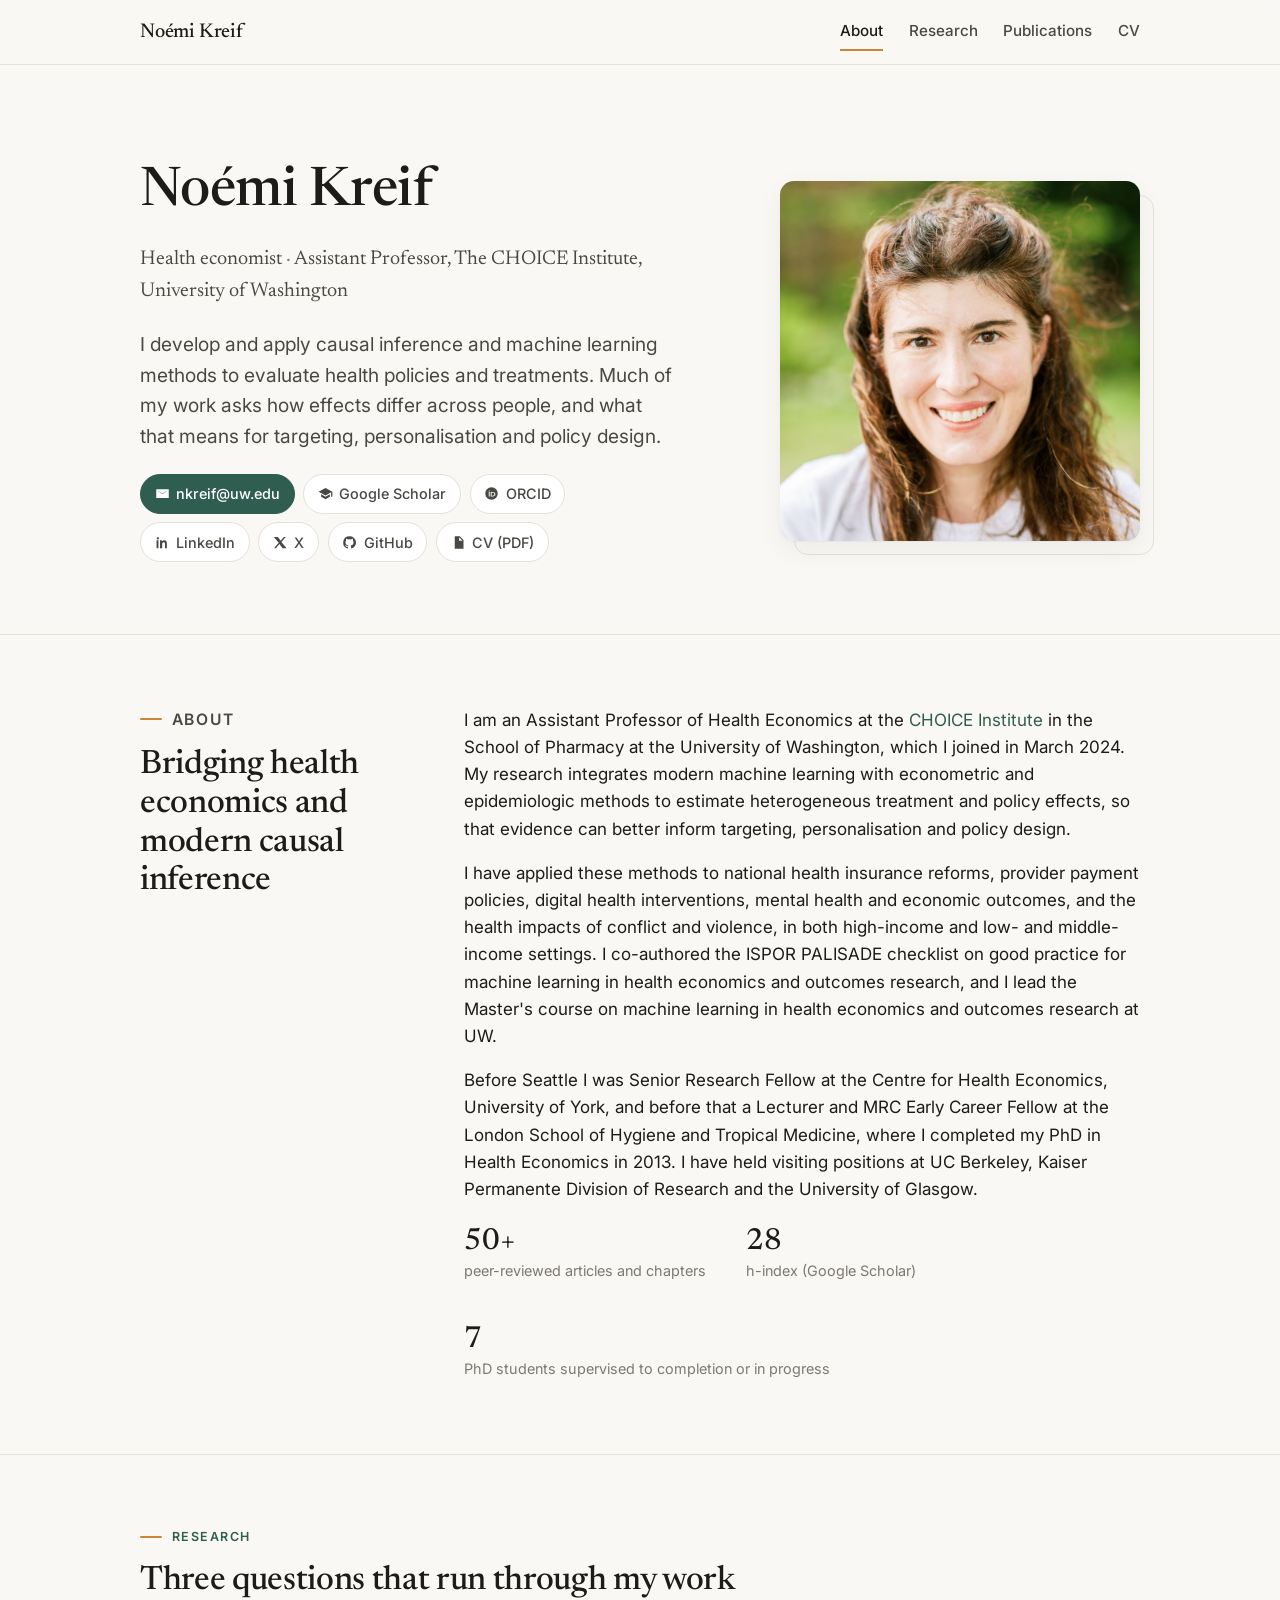
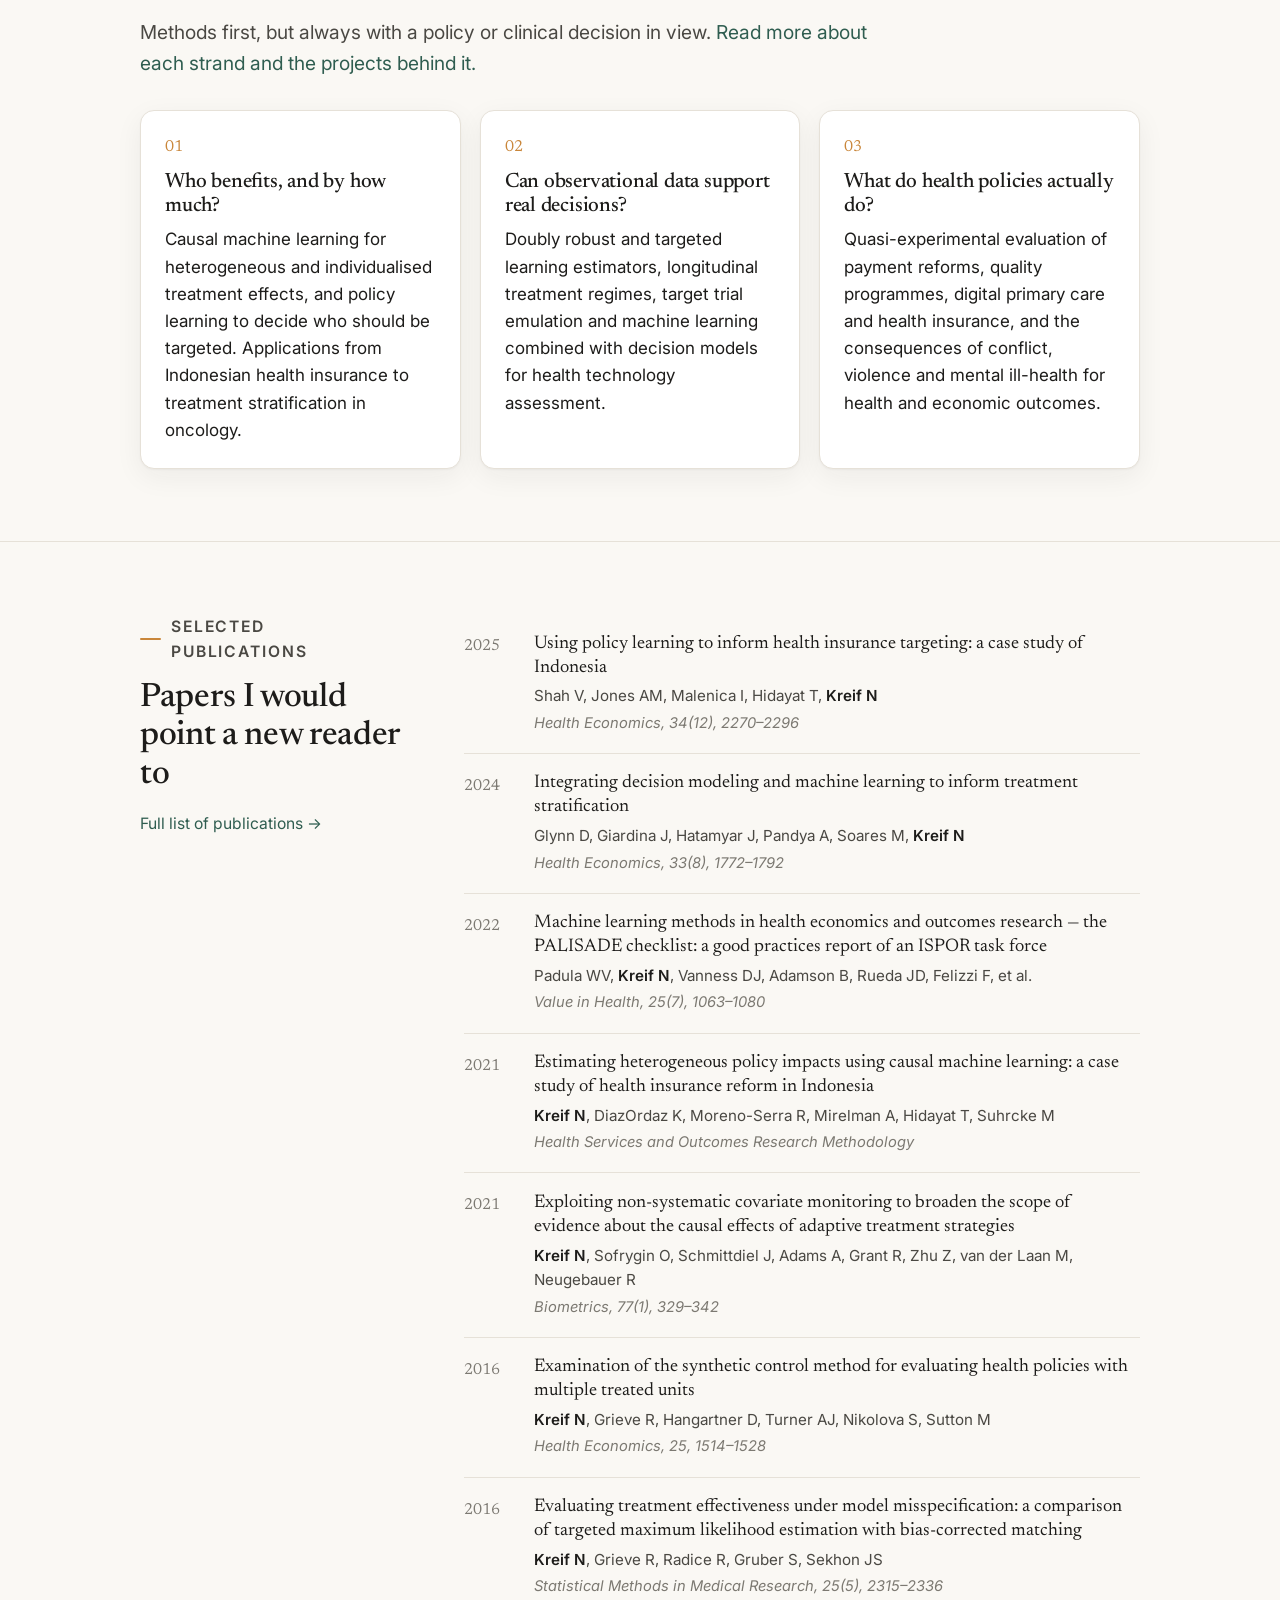
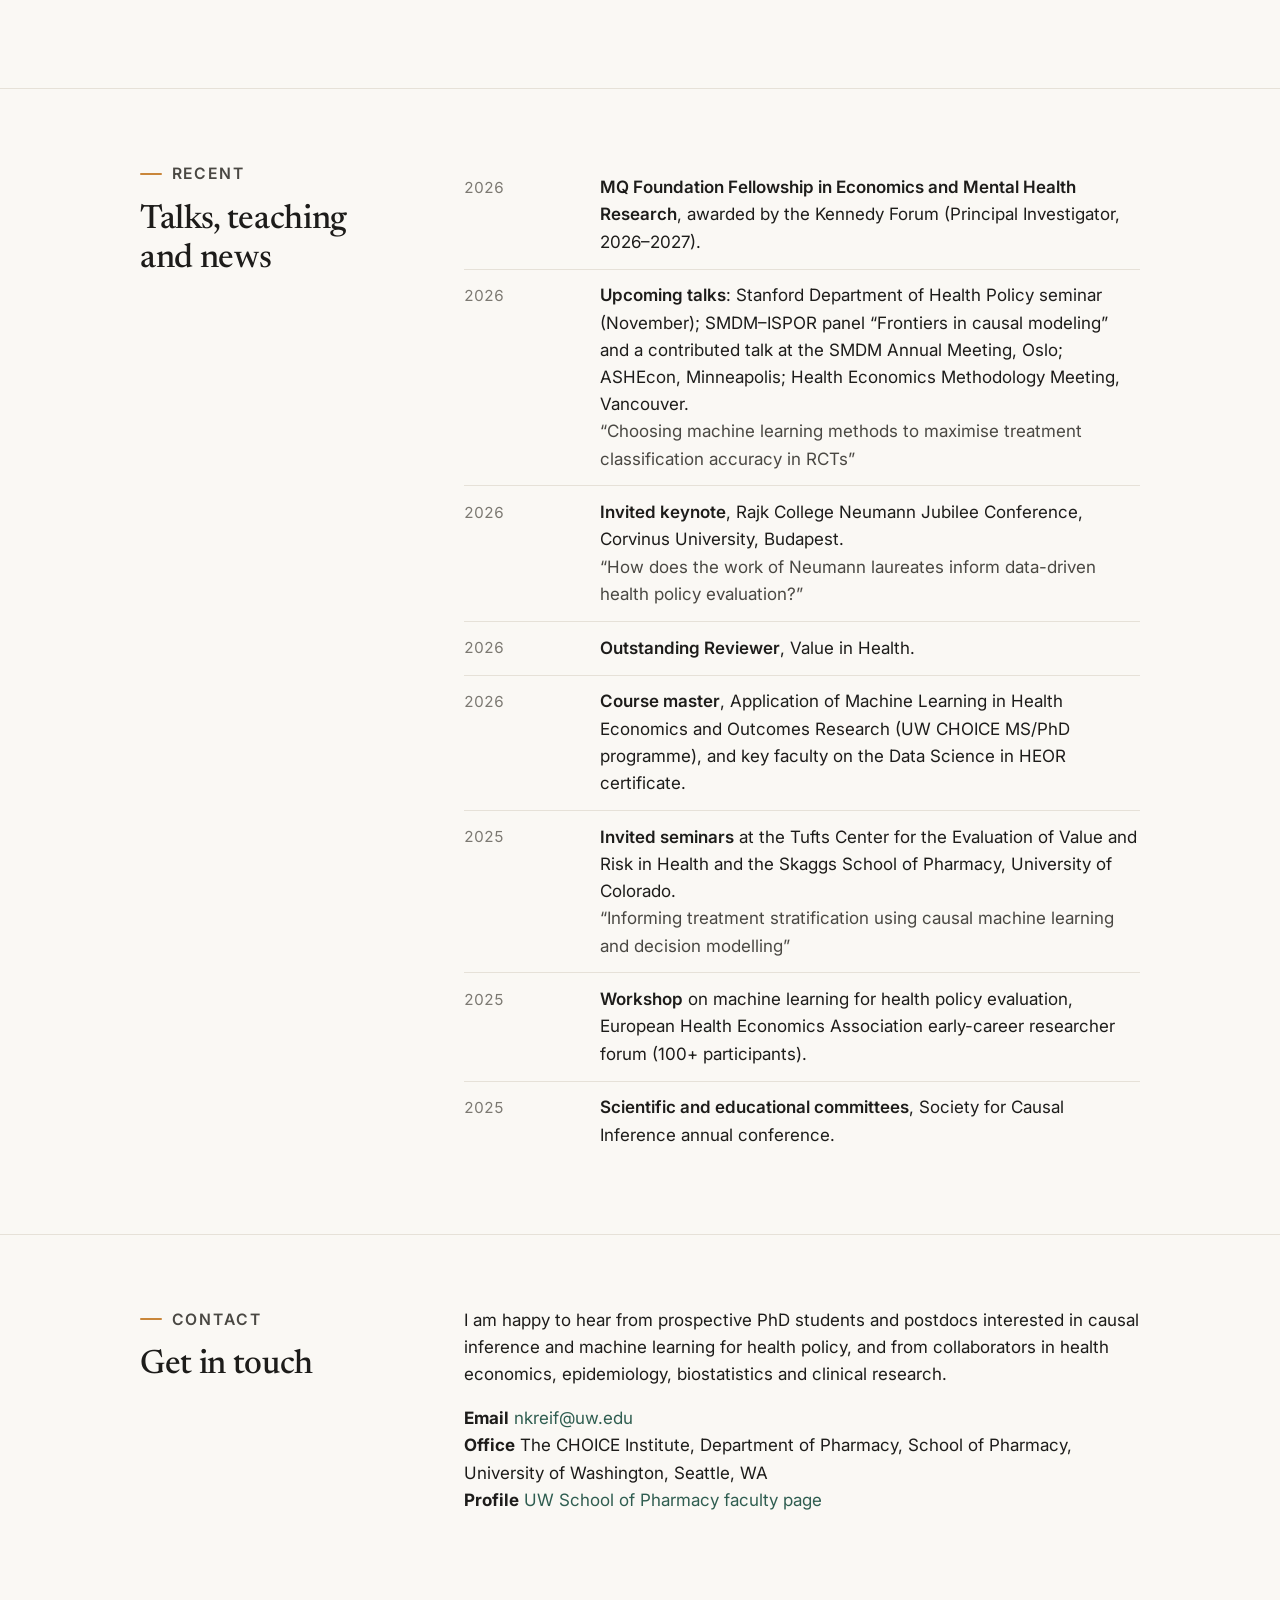
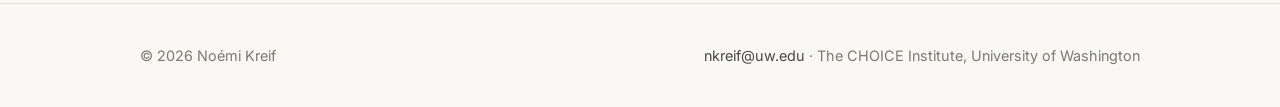
==== index.html @ 38b1133f "Initial personal academic website Plain HTML/CSS site for GitHub Pages: home, research, publications" ====
<!DOCTYPE html>
<html lang="en">
<head>
  <meta charset="utf-8">
  <meta name="viewport" content="width=device-width, initial-scale=1">
  <title>Noémi Kreif · Health economist</title>
  <meta name="description" content="Noémi Kreif is a health economist at the CHOICE Institute, University of Washington, working on causal inference, causal machine learning and heterogeneous treatment effects for health policy evaluation.">
  <meta property="og:title" content="Noémi Kreif · Health economist">
  <meta property="og:description" content="Causal inference and machine learning for health policy evaluation. Assistant Professor, The CHOICE Institute, University of Washington.">
  <meta property="og:image" content="https://nkreif.github.io/assets/headshot.jpg">
  <meta property="og:type" content="profile">
  <link rel="icon" href="assets/favicon.svg" type="image/svg+xml">
  <link rel="preconnect" href="https://fonts.googleapis.com">
  <link rel="preconnect" href="https://fonts.gstatic.com" crossorigin>
  <link href="https://fonts.googleapis.com/css2?family=Inter:wght@400;500;600&family=Newsreader:ital,opsz,wght@0,6..72,400;0,6..72,500;1,6..72,400&display=swap" rel="stylesheet">
  <link rel="stylesheet" href="assets/style.css">
</head>
<body>

<header class="site-header">
  <div class="wrap">
    <a class="brand" href="index.html">Noémi Kreif</a>
    <nav class="nav" aria-label="Main">
      <a href="index.html" aria-current="page">About</a>
      <a href="research.html">Research</a>
      <a href="publications.html">Publications</a>
      <a href="cv.html">CV</a>
    </nav>
  </div>
</header>

<main>

  <!-- Hero ---------------------------------------------------------------->
  <section class="hero">
    <div class="wrap">
      <div>
        <h1>Noémi Kreif</h1>
        <p class="title">Health economist <span>·</span> Assistant Professor, The CHOICE Institute, University&nbsp;of&nbsp;Washington</p>
        <p class="lede">I develop and apply causal inference and machine learning methods to evaluate health policies and treatments. Much of my work asks how effects differ across people, and what that means for targeting, personalisation and policy design.</p>
        <div class="links">
          <a class="pill primary" href="mailto:nkreif@uw.edu">
            <svg viewBox="0 0 24 24" aria-hidden="true"><path d="M2 5h20v14H2zM4 7v.6l8 5 8-5V7l-8 5z"/></svg>
            nkreif@uw.edu
          </a>
          <a class="pill" href="https://scholar.google.com/citations?user=L7MMYvwAAAAJ" target="_blank" rel="noopener">
            <svg viewBox="0 0 24 24" aria-hidden="true"><path d="M12 3 1 9l11 6 9-4.9V17h2V9zM5 13.2V17l7 4 7-4v-3.8l-7 3.8z"/></svg>
            Google Scholar
          </a>
          <a class="pill" href="https://orcid.org/0000-0001-9008-5690" target="_blank" rel="noopener">
            <svg viewBox="0 0 24 24" aria-hidden="true"><path d="M12 2a10 10 0 1 0 0 20 10 10 0 0 0 0-20zM8.3 7.1a.9.9 0 1 1 0 1.8.9.9 0 0 1 0-1.8zM7.6 9.6h1.5v7.3H7.6zm3.1 0h3.2c3 0 4.4 2.2 4.4 3.7 0 1.9-1.5 3.6-4.4 3.6h-3.2zm1.5 1.3v4.6h1.6c2.2 0 2.9-1.4 2.9-2.3 0-1.2-.8-2.3-2.9-2.3z"/></svg>
            ORCID
          </a>
          <a class="pill" href="https://www.linkedin.com/in/noemi-kreif-9356311a/" target="_blank" rel="noopener">
            <svg viewBox="0 0 24 24" aria-hidden="true"><path d="M4 3.5A1.8 1.8 0 1 1 4 7a1.8 1.8 0 0 1 0-3.5zM2.5 8.5h3V21h-3zm5.5 0h2.9v1.7c.4-.8 1.5-2 3.6-2 3.8 0 4.5 2.5 4.5 5.8V21h-3v-6.2c0-1.5 0-3.4-2.1-3.4s-2.4 1.6-2.4 3.3V21H8z"/></svg>
            LinkedIn
          </a>
          <a class="pill" href="https://x.com/nkreif" target="_blank" rel="noopener">
            <svg viewBox="0 0 24 24" aria-hidden="true"><path d="M17.5 3h3l-7 8 8.2 10h-6.4l-5-6.6L4.6 21h-3l7.5-8.6L1.3 3h6.5l4.5 6z"/></svg>
            X
          </a>
          <a class="pill" href="https://github.com/nkreif" target="_blank" rel="noopener">
            <svg viewBox="0 0 24 24" aria-hidden="true"><path d="M12 2a10 10 0 0 0-3.2 19.5c.5.1.7-.2.7-.5v-1.8c-2.8.6-3.4-1.2-3.4-1.2-.4-1.1-1.1-1.5-1.1-1.5-.9-.6.1-.6.1-.6 1 .1 1.5 1 1.5 1 .9 1.6 2.4 1.1 3 .9.1-.7.3-1.1.6-1.4-2.2-.3-4.6-1.1-4.6-5 0-1.1.4-2 1-2.7-.1-.3-.4-1.3.1-2.7 0 0 .8-.3 2.8 1a9.5 9.5 0 0 1 5 0c1.9-1.3 2.8-1 2.8-1 .5 1.4.2 2.4.1 2.7.6.7 1 1.6 1 2.7 0 3.9-2.4 4.7-4.6 5 .4.3.7.9.7 1.9v2.8c0 .3.2.6.7.5A10 10 0 0 0 12 2z"/></svg>
            GitHub
          </a>
          <a class="pill" href="assets/Kreif_CV.pdf" target="_blank" rel="noopener">
            <svg viewBox="0 0 24 24" aria-hidden="true"><path d="M6 2h8l6 6v14H6zm7 1.5V9h5.5zM8 12h8v1.5H8zm0 3h8v1.5H8zm0 3h5v1.5H8z"/></svg>
            CV (PDF)
          </a>
        </div>
      </div>
      <div class="portrait">
        <img src="assets/headshot.jpg" alt="Portrait of Noémi Kreif" width="900" height="900">
      </div>
    </div>
  </section>

  <!-- About --------------------------------------------------------------->
  <section id="about">
    <div class="wrap split">
      <div class="side">
        <p class="eyebrow">About</p>
        <h2>Bridging health economics and modern causal inference</h2>
      </div>
      <div class="prose">
        <p>I am an Assistant Professor of Health Economics at the <a href="https://sop.washington.edu/choice/" target="_blank" rel="noopener">CHOICE Institute</a> in the School of Pharmacy at the University of Washington, which I joined in March 2024. My research integrates modern machine learning with econometric and epidemiologic methods to estimate heterogeneous treatment and policy effects, so that evidence can better inform targeting, personalisation and policy design.</p>
        <p>I have applied these methods to national health insurance reforms, provider payment policies, digital health interventions, mental health and economic outcomes, and the health impacts of conflict and violence, in both high-income and low- and middle-income settings. I co-authored the ISPOR PALISADE checklist on good practice for machine learning in health economics and outcomes research, and I lead the Master's course on machine learning in health economics and outcomes research at UW.</p>
        <p>Before Seattle I was Senior Research Fellow at the Centre for Health Economics, University of York, and before that a Lecturer and MRC Early Career Fellow at the London School of Hygiene and Tropical Medicine, where I completed my PhD in Health Economics in 2013. I have held visiting positions at UC Berkeley, Kaiser Permanente Division of Research and the University of Glasgow.</p>
        <div class="stat-row" aria-label="At a glance">
          <div class="stat"><b>50+</b><span>peer-reviewed articles and chapters</span></div>
          <div class="stat"><b>28</b><span>h-index (Google Scholar)</span></div>
          <div class="stat"><b>7</b><span>PhD students supervised to completion or in progress</span></div>
        </div>
      </div>
    </div>
  </section>

  <!-- Research themes ------------------------------------------------------>
  <section id="research">
    <div class="wrap">
      <p class="eyebrow">Research</p>
      <h2>Three questions that run through my work</h2>
      <p class="lede" style="margin-bottom:2rem;">Methods first, but always with a policy or clinical decision in view. <a href="research.html">Read more about each strand and the projects behind it.</a></p>
      <div class="grid cols-3">
        <article class="card">
          <span class="num">01</span>
          <h3>Who benefits, and by how much?</h3>
          <p>Causal machine learning for heterogeneous and individualised treatment effects, and policy learning to decide who should be targeted. Applications from Indonesian health insurance to treatment stratification in oncology.</p>
        </article>
        <article class="card">
          <span class="num">02</span>
          <h3>Can observational data support real decisions?</h3>
          <p>Doubly robust and targeted learning estimators, longitudinal treatment regimes, target trial emulation and machine learning combined with decision models for health technology assessment.</p>
        </article>
        <article class="card">
          <span class="num">03</span>
          <h3>What do health policies actually do?</h3>
          <p>Quasi-experimental evaluation of payment reforms, quality programmes, digital primary care and health insurance, and the consequences of conflict, violence and mental ill-health for health and economic outcomes.</p>
        </article>
      </div>
    </div>
  </section>

  <!-- Selected publications ----------------------------------------------->
  <section id="publications">
    <div class="wrap split">
      <div class="side">
        <p class="eyebrow">Selected publications</p>
        <h2>Papers I would point a new reader to</h2>
        <p><a href="publications.html">Full list of publications →</a></p>
      </div>
      <div>
<!-- selected:start -->
<ul class="pub-list">
<li class="pub">
  <div class="year">2025</div>
  <div>
    <p class="ptitle"><a href="https://doi.org/10.1002/hec.70031" target="_blank" rel="noopener">Using policy learning to inform health insurance targeting: a case study of Indonesia</a></p>
    <p class="authors">Shah V, Jones AM, Malenica I, Hidayat T, <b>Kreif N</b></p>
    <p class="venue">Health Economics, 34(12), 2270–2296</p>
  </div>
</li>
<li class="pub">
  <div class="year">2024</div>
  <div>
    <p class="ptitle"><a href="https://doi.org/10.1002/hec.4834" target="_blank" rel="noopener">Integrating decision modeling and machine learning to inform treatment stratification</a></p>
    <p class="authors">Glynn D, Giardina J, Hatamyar J, Pandya A, Soares M, <b>Kreif N</b></p>
    <p class="venue">Health Economics, 33(8), 1772–1792</p>
  </div>
</li>
<li class="pub">
  <div class="year">2022</div>
  <div>
    <p class="ptitle">Machine learning methods in health economics and outcomes research — the PALISADE checklist: a good practices report of an ISPOR task force</p>
    <p class="authors">Padula WV, <b>Kreif N</b>, Vanness DJ, Adamson B, Rueda JD, Felizzi F, et al.</p>
    <p class="venue">Value in Health, 25(7), 1063–1080</p>
  </div>
</li>
<li class="pub">
  <div class="year">2021</div>
  <div>
    <p class="ptitle">Estimating heterogeneous policy impacts using causal machine learning: a case study of health insurance reform in Indonesia</p>
    <p class="authors"><b>Kreif N</b>, DiazOrdaz K, Moreno-Serra R, Mirelman A, Hidayat T, Suhrcke M</p>
    <p class="venue">Health Services and Outcomes Research Methodology</p>
  </div>
</li>
<li class="pub">
  <div class="year">2021</div>
  <div>
    <p class="ptitle"><a href="https://doi.org/10.1111/biom.13271" target="_blank" rel="noopener">Exploiting non-systematic covariate monitoring to broaden the scope of evidence about the causal effects of adaptive treatment strategies</a></p>
    <p class="authors"><b>Kreif N</b>, Sofrygin O, Schmittdiel J, Adams A, Grant R, Zhu Z, van der Laan M, Neugebauer R</p>
    <p class="venue">Biometrics, 77(1), 329–342</p>
  </div>
</li>
<li class="pub">
  <div class="year">2016</div>
  <div>
    <p class="ptitle">Examination of the synthetic control method for evaluating health policies with multiple treated units</p>
    <p class="authors"><b>Kreif N</b>, Grieve R, Hangartner D, Turner AJ, Nikolova S, Sutton M</p>
    <p class="venue">Health Economics, 25, 1514–1528</p>
  </div>
</li>
<li class="pub">
  <div class="year">2016</div>
  <div>
    <p class="ptitle">Evaluating treatment effectiveness under model misspecification: a comparison of targeted maximum likelihood estimation with bias-corrected matching</p>
    <p class="authors"><b>Kreif N</b>, Grieve R, Radice R, Gruber S, Sekhon JS</p>
    <p class="venue">Statistical Methods in Medical Research, 25(5), 2315–2336</p>
  </div>
</li>
</ul>
<!-- selected:end -->
      </div>
    </div>
  </section>

  <!-- Recent -------------------------------------------------------------->
  <section id="news">
    <div class="wrap split">
      <div class="side">
        <p class="eyebrow">Recent</p>
        <h2>Talks, teaching and news</h2>
      </div>
      <ul class="timeline">
        <li><span class="when">2026</span><p class="what"><b>MQ Foundation Fellowship in Economics and Mental Health Research</b>, awarded by the Kennedy Forum (Principal Investigator, 2026–2027).</p></li>
        <li><span class="when">2026</span><p class="what"><b>Upcoming talks</b>: Stanford Department of Health Policy seminar (November); SMDM–ISPOR panel “Frontiers in causal modeling” and a contributed talk at the SMDM Annual Meeting, Oslo; ASHEcon, Minneapolis; Health Economics Methodology Meeting, Vancouver.<span class="org">“Choosing machine learning methods to maximise treatment classification accuracy in RCTs”</span></p></li>
        <li><span class="when">2026</span><p class="what"><b>Invited keynote</b>, Rajk College Neumann Jubilee Conference, Corvinus University, Budapest.<span class="org">“How does the work of Neumann laureates inform data-driven health policy evaluation?”</span></p></li>
        <li><span class="when">2026</span><p class="what"><b>Outstanding Reviewer</b>, Value in Health.</p></li>
        <li><span class="when">2026</span><p class="what"><b>Course master</b>, Application of Machine Learning in Health Economics and Outcomes Research (UW CHOICE MS/PhD programme), and key faculty on the Data Science in HEOR certificate.</p></li>
        <li><span class="when">2025</span><p class="what"><b>Invited seminars</b> at the Tufts Center for the Evaluation of Value and Risk in Health and the Skaggs School of Pharmacy, University of Colorado.<span class="org">“Informing treatment stratification using causal machine learning and decision modelling”</span></p></li>
        <li><span class="when">2025</span><p class="what"><b>Workshop</b> on machine learning for health policy evaluation, European Health Economics Association early-career researcher forum (100+ participants).</p></li>
        <li><span class="when">2025</span><p class="what"><b>Scientific and educational committees</b>, Society for Causal Inference annual conference.</p></li>
      </ul>
    </div>
  </section>

  <!-- Contact ------------------------------------------------------------->
  <section id="contact">
    <div class="wrap split">
      <div class="side">
        <p class="eyebrow">Contact</p>
        <h2>Get in touch</h2>
      </div>
      <div class="prose">
        <p>I am happy to hear from prospective PhD students and postdocs interested in causal inference and machine learning for health policy, and from collaborators in health economics, epidemiology, biostatistics and clinical research.</p>
        <p><b>Email</b> <a href="mailto:nkreif@uw.edu">nkreif@uw.edu</a><br>
           <b>Office</b> The CHOICE Institute, Department of Pharmacy, School of Pharmacy, University of Washington, Seattle, WA<br>
           <b>Profile</b> <a href="https://sop.washington.edu/people/noemi-kreif/" target="_blank" rel="noopener">UW School of Pharmacy faculty page</a></p>
      </div>
    </div>
  </section>

</main>

<footer class="site-footer">
  <div class="wrap">
    <span>© <span id="y">2026</span> Noémi Kreif</span>
    <span><a href="mailto:nkreif@uw.edu">nkreif@uw.edu</a> · The CHOICE Institute, University of Washington</span>
  </div>
</footer>
<script>document.getElementById('y').textContent = new Date().getFullYear();</script>
</body>
</html>
---- assets/style.css ----
/* ------------------------------------------------------------------
   Noémi Kreif — personal academic site
   Design tokens
------------------------------------------------------------------ */
:root {
  --bg: #faf8f4;
  --bg-elev: #ffffff;
  --ink: #1d1c1a;
  --ink-2: #4a4843;
  --ink-3: #7c7972;
  --line: #e6e1d8;
  --accent: #2f5d50;        /* deep green, echoes the portrait */
  --accent-ink: #244a40;
  --accent-soft: #e6efe9;
  --highlight: #c9863a;     /* warm ochre for small marks */
  --max: 1080px;
  --serif: "Newsreader", "Iowan Old Style", "Palatino Linotype", Georgia, serif;
  --sans: "Inter", system-ui, -apple-system, "Segoe UI", Roboto, sans-serif;
  --radius: 14px;
  --shadow: 0 1px 2px rgba(29, 28, 26, .04), 0 8px 28px rgba(29, 28, 26, .06);
  color-scheme: light;
}

@media (prefers-color-scheme: dark) {
  :root:not([data-theme="light"]) {
    --bg: #15171a;
    --bg-elev: #1d2024;
    --ink: #ecebe6;
    --ink-2: #c0bdb5;
    --ink-3: #8d8a82;
    --line: #2c3036;
    --accent: #8dc3ae;
    --accent-ink: #a9d6c4;
    --accent-soft: #1f2d28;
    --highlight: #e0a45c;
    --shadow: 0 1px 2px rgba(0, 0, 0, .3), 0 8px 28px rgba(0, 0, 0, .35);
    color-scheme: dark;
  }
}

/* ------------------------------------------------------------------
   Base
------------------------------------------------------------------ */
* { box-sizing: border-box; }
html { scroll-behavior: smooth; -webkit-text-size-adjust: 100%; }
body {
  margin: 0;
  background: var(--bg);
  color: var(--ink);
  font-family: var(--sans);
  font-size: 17px;
  line-height: 1.6;
  font-feature-settings: "kern", "liga", "calt";
  text-rendering: optimizeLegibility;
}
img { max-width: 100%; display: block; }
a { color: var(--accent); text-decoration: none; text-underline-offset: .15em; }
a:hover { text-decoration: underline; }
p { margin: 0 0 1em; }
h1, h2, h3, h4 {
  font-family: var(--serif);
  font-weight: 500;
  line-height: 1.15;
  letter-spacing: -.01em;
  margin: 0 0 .5em;
  color: var(--ink);
}
h1 { font-size: clamp(2.2rem, 5vw, 3.4rem); }
h2 { font-size: clamp(1.6rem, 3vw, 2.1rem); }
h3 { font-size: 1.3rem; }
.lede { font-size: 1.2rem; color: var(--ink-2); max-width: 62ch; }
.muted { color: var(--ink-3); }
.small { font-size: .92rem; }

.wrap { max-width: var(--max); margin: 0 auto; padding-inline: clamp(16px, 4vw, 40px); }
section { padding-block: clamp(2.5rem, 6vw, 4.5rem); }
section + section { border-top: 1px solid var(--line); }

.eyebrow {
  font-family: var(--sans);
  font-size: .78rem;
  font-weight: 600;
  letter-spacing: .12em;
  text-transform: uppercase;
  color: var(--accent);
  margin-bottom: .9rem;
  display: flex; align-items: center; gap: .6rem;
}
.eyebrow::before { content: ""; width: 22px; height: 2px; background: var(--highlight); border-radius: 2px; }

/* ------------------------------------------------------------------
   Header / nav
------------------------------------------------------------------ */
.site-header {
  position: sticky; top: 0; z-index: 10;
  background: color-mix(in srgb, var(--bg) 86%, transparent);
  backdrop-filter: saturate(160%) blur(10px);
  -webkit-backdrop-filter: saturate(160%) blur(10px);
  border-bottom: 1px solid var(--line);
}
.site-header .wrap {
  display: flex; align-items: center; justify-content: space-between;
  gap: 1rem; min-height: 64px; flex-wrap: wrap;
}
.brand {
  font-family: var(--serif); font-size: 1.25rem; font-weight: 500;
  color: var(--ink); letter-spacing: -.01em; white-space: nowrap;
}
.brand:hover { text-decoration: none; color: var(--accent); }
.nav { display: flex; gap: clamp(.6rem, 2vw, 1.6rem); flex-wrap: wrap; }
.nav a {
  color: var(--ink-2); font-size: .95rem; font-weight: 500;
  padding: .35rem 0; border-bottom: 2px solid transparent;
}
.nav a:hover { color: var(--ink); text-decoration: none; }
.nav a[aria-current="page"] { color: var(--ink); border-bottom-color: var(--highlight); }

/* ------------------------------------------------------------------
   Hero
------------------------------------------------------------------ */
.hero { padding-block: clamp(3rem, 8vw, 6rem) clamp(2.5rem, 6vw, 4.5rem); }
.hero .wrap {
  display: grid; grid-template-columns: 1.4fr 1fr; gap: clamp(2rem, 6vw, 5rem);
  align-items: center;
}
.hero h1 { margin-bottom: .35em; }
.hero .title { font-family: var(--serif); font-size: 1.25rem; color: var(--ink-2); margin-bottom: 1.4rem; }
.hero .title span { color: var(--ink-3); }
.portrait {
  position: relative; justify-self: end; width: min(100%, 360px);
}
.portrait img {
  width: 100%; height: auto; aspect-ratio: 1; object-fit: cover;
  border-radius: var(--radius); box-shadow: var(--shadow);
}
.portrait::after {
  content: ""; position: absolute; inset: 14px -14px -14px 14px;
  border-radius: var(--radius); border: 1px solid var(--line); z-index: -1;
}
.links { display: flex; flex-wrap: wrap; gap: .55rem; margin-top: 1.4rem; }
.pill {
  display: inline-flex; align-items: center; gap: .4rem;
  padding: .45rem .85rem; border-radius: 999px;
  border: 1px solid var(--line); background: var(--bg-elev);
  color: var(--ink-2); font-size: .9rem; font-weight: 500;
  transition: border-color .15s, color .15s, transform .15s;
}
.pill:hover { border-color: var(--accent); color: var(--accent); text-decoration: none; transform: translateY(-1px); }
.pill svg { width: 15px; height: 15px; fill: currentColor; }
.pill.primary { background: var(--accent); border-color: var(--accent); color: #fff; }
.pill.primary:hover { background: var(--accent-ink); color: #fff; }

/* ------------------------------------------------------------------
   Cards / grids
------------------------------------------------------------------ */
.grid { display: grid; gap: 1.2rem; }
.grid.cols-3 { grid-template-columns: repeat(3, 1fr); }
.grid.cols-2 { grid-template-columns: repeat(2, 1fr); }
.card {
  background: var(--bg-elev); border: 1px solid var(--line);
  border-radius: var(--radius); padding: 1.5rem;
  box-shadow: var(--shadow);
}
.card h3 { margin-bottom: .5rem; }
.card p:last-child { margin-bottom: 0; }
.card .num {
  font-family: var(--serif); font-size: 1rem; color: var(--highlight);
  margin-bottom: .6rem; display: block;
}

/* Two-column section layout: sticky heading on the left */
.split { display: grid; grid-template-columns: 260px 1fr; gap: clamp(1.5rem, 5vw, 4rem); align-items: start; }
.split > .side { position: sticky; top: 84px; }
.split > .side p { color: var(--ink-2); font-size: .98rem; }

/* ------------------------------------------------------------------
   Publications
------------------------------------------------------------------ */
.pub-list { list-style: none; padding: 0; margin: 0; }
.pub {
  padding: 1.1rem 0; border-bottom: 1px solid var(--line);
  display: grid; grid-template-columns: 3.4rem 1fr; gap: 1rem;
}
.pub:last-child { border-bottom: 0; }
.pub .year { font-family: var(--serif); color: var(--ink-3); font-size: 1rem; padding-top: .15rem; }
.pub .ptitle { font-family: var(--serif); font-size: 1.15rem; line-height: 1.3; margin: 0 0 .3rem; }
.pub .ptitle a { color: var(--ink); }
.pub .ptitle a:hover { color: var(--accent); }
.pub .authors { color: var(--ink-2); font-size: .95rem; margin: 0 0 .2rem; }
.pub .authors b { font-weight: 600; color: var(--ink); }
.pub .venue { color: var(--ink-3); font-size: .92rem; margin: 0; font-style: italic; }
.pub .venue .tag {
  font-style: normal; font-size: .72rem; font-weight: 600; letter-spacing: .06em;
  text-transform: uppercase; color: var(--accent); background: var(--accent-soft);
  padding: .15rem .5rem; border-radius: 6px; margin-left: .5rem; vertical-align: middle;
}
.pub-actions { display: flex; gap: .6rem; margin-top: .45rem; flex-wrap: wrap; }
.pub-actions a { font-size: .85rem; font-weight: 500; }

.pub-nav { display: flex; gap: .5rem; flex-wrap: wrap; margin: 1.2rem 0 2rem; }
.pub-nav a { font-size: .9rem; padding: .35rem .8rem; border-radius: 999px; border: 1px solid var(--line); color: var(--ink-2); background: var(--bg-elev); }
.pub-nav a:hover { border-color: var(--accent); color: var(--accent); text-decoration: none; }

.stat-row { display: flex; gap: 2.5rem; flex-wrap: wrap; margin-top: 1.5rem; }
.stat b { display: block; font-family: var(--serif); font-size: 1.9rem; font-weight: 500; line-height: 1; }
.stat span { color: var(--ink-3); font-size: .9rem; }

/* ------------------------------------------------------------------
   Timeline (CV)
------------------------------------------------------------------ */
.timeline { list-style: none; padding: 0; margin: 0; }
.timeline li {
  display: grid; grid-template-columns: 7.5rem 1fr; gap: 1rem;
  padding: .8rem 0; border-bottom: 1px solid var(--line);
}
.timeline li:last-child { border-bottom: 0; }
.timeline .when { color: var(--ink-3); font-variant-numeric: tabular-nums; font-size: .95rem; padding-top: .1rem; }
.timeline .what { margin: 0; }
.timeline .what b { font-weight: 600; }
.timeline .what .org { color: var(--ink-2); display: block; }

.grant { padding: 1rem 0; border-bottom: 1px solid var(--line); }
.grant:last-child { border-bottom: 0; }
.grant .ptitle { font-family: var(--serif); font-size: 1.12rem; margin: 0 0 .25rem; }
.grant .meta { color: var(--ink-3); font-size: .92rem; margin: 0; }
.grant .role { color: var(--accent); font-weight: 600; font-size: .8rem; letter-spacing: .06em; text-transform: uppercase; }

/* Simple prose lists */
.prose ul { padding-left: 1.2rem; }
.prose li { margin-bottom: .45rem; }
.prose li::marker { color: var(--highlight); }

/* ------------------------------------------------------------------
   Footer
------------------------------------------------------------------ */
.site-footer { border-top: 1px solid var(--line); padding-block: 2.5rem; color: var(--ink-3); font-size: .9rem; }
.site-footer .wrap { display: flex; justify-content: space-between; gap: 1rem; flex-wrap: wrap; }
.site-footer a { color: var(--ink-2); }

/* ------------------------------------------------------------------
   Responsive
------------------------------------------------------------------ */
@media (max-width: 860px) {
  .hero .wrap { grid-template-columns: 1fr; }
  .portrait { justify-self: start; width: min(70%, 300px); order: -1; }
  .grid.cols-3 { grid-template-columns: 1fr 1fr; }
  .split { grid-template-columns: 1fr; }
  .split > .side { position: static; }
}
@media (max-width: 560px) {
  body { font-size: 16px; }
  .grid.cols-3, .grid.cols-2 { grid-template-columns: 1fr; }
  .pub { grid-template-columns: 1fr; gap: .2rem; }
  .timeline li { grid-template-columns: 1fr; gap: .1rem; }
}
@media (prefers-reduced-motion: reduce) { html { scroll-behavior: auto; } .pill { transition: none; } }
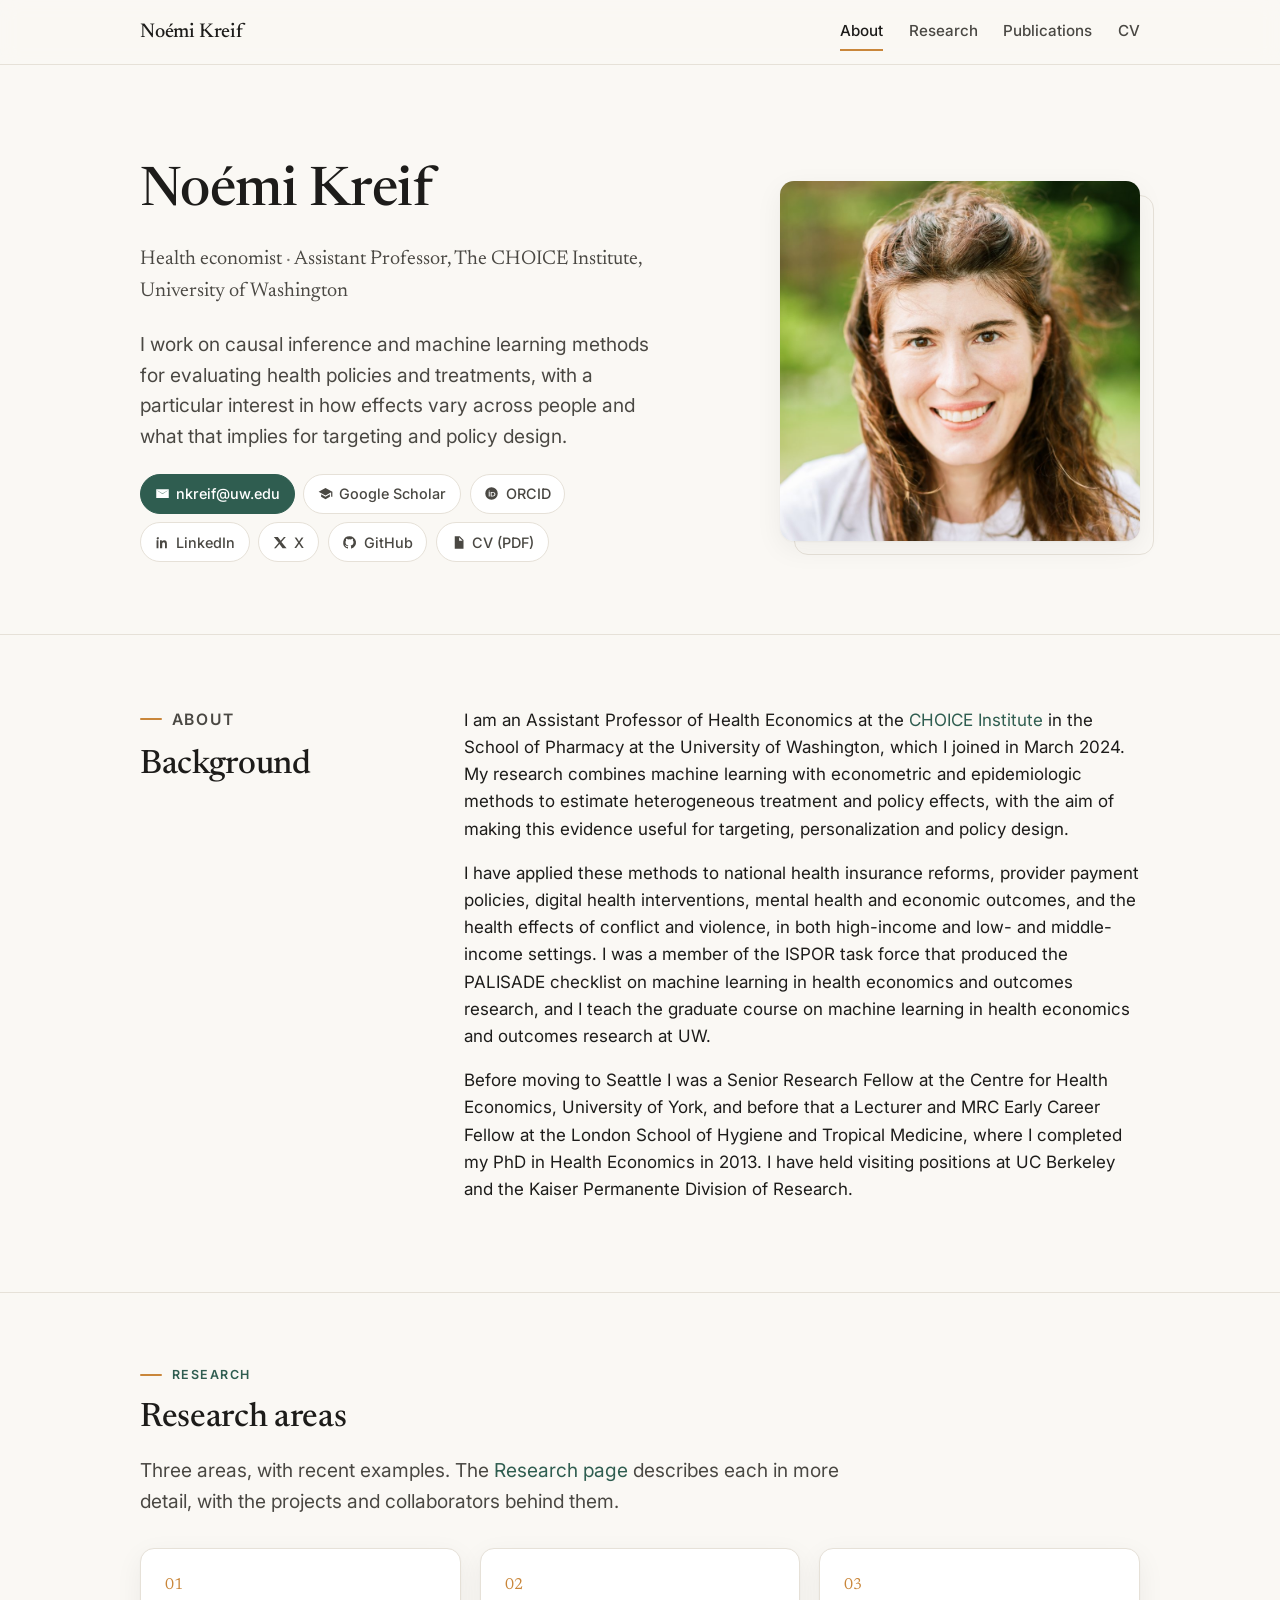
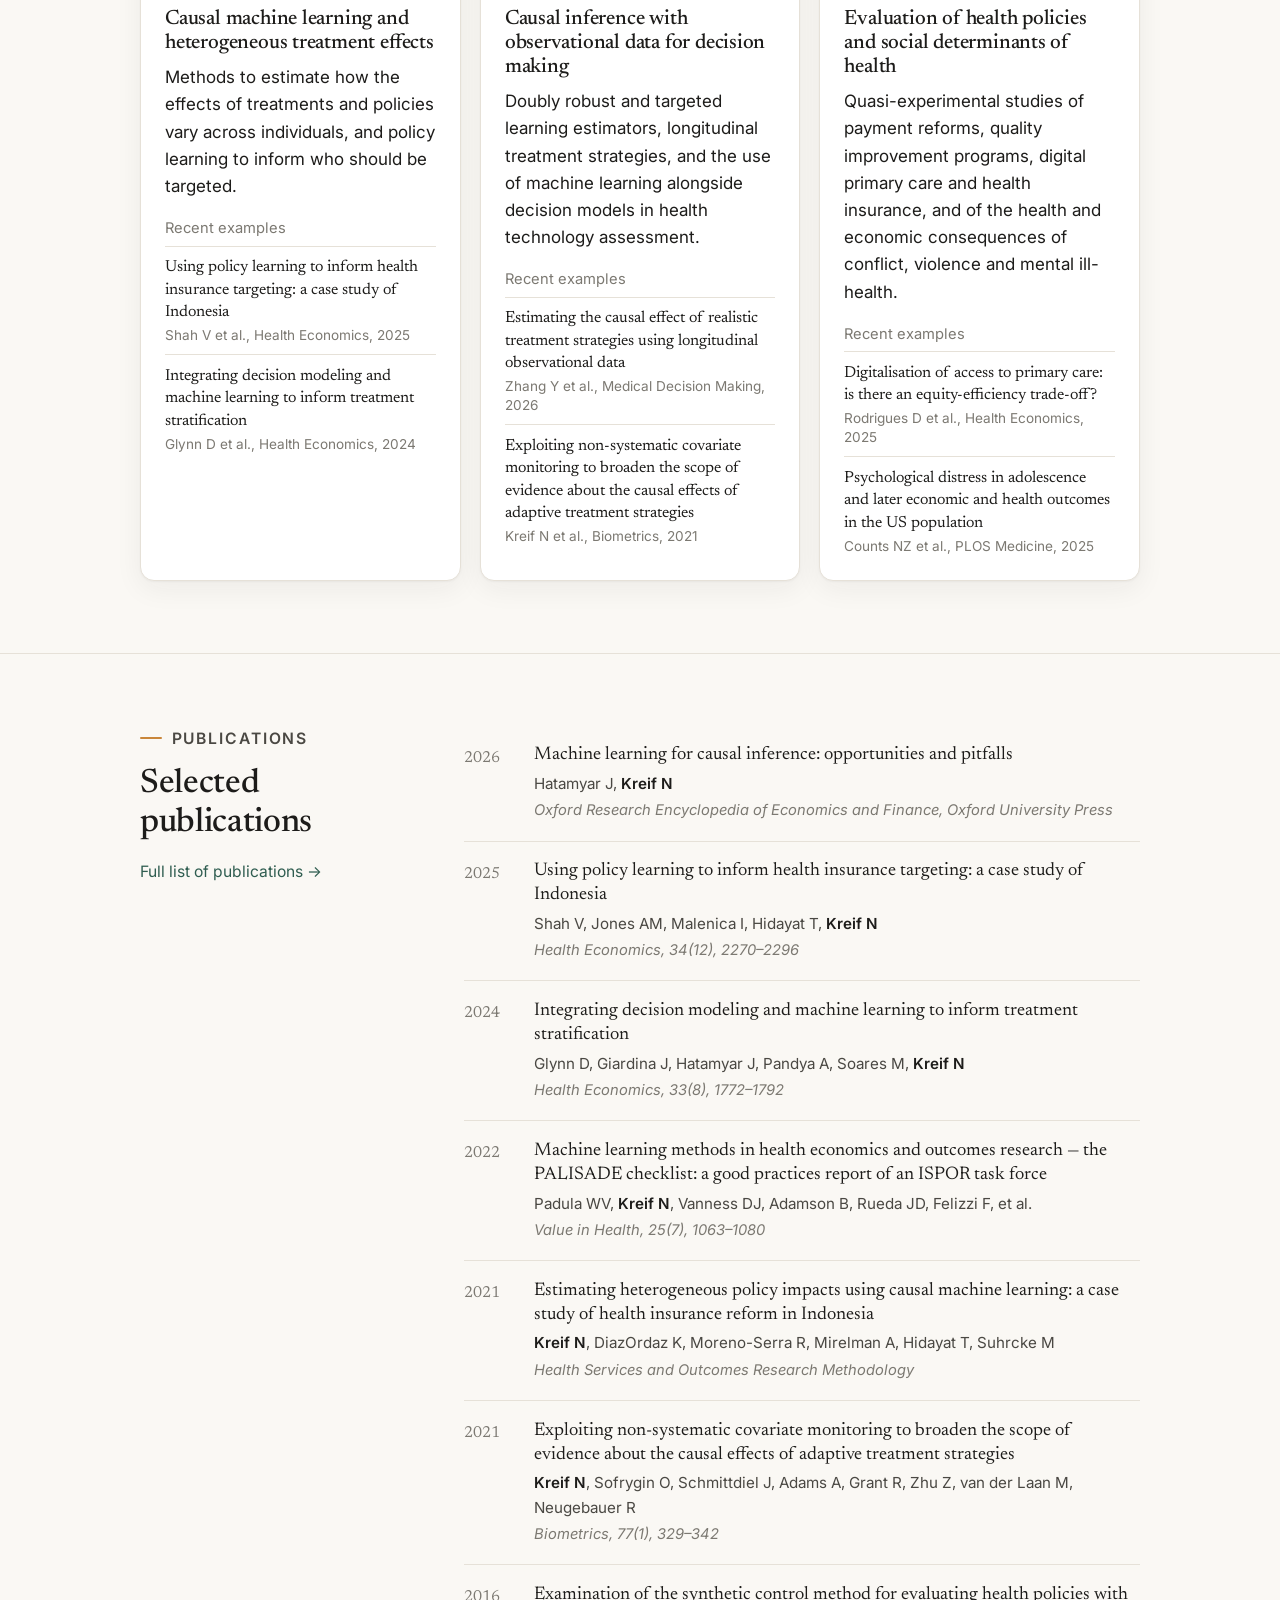
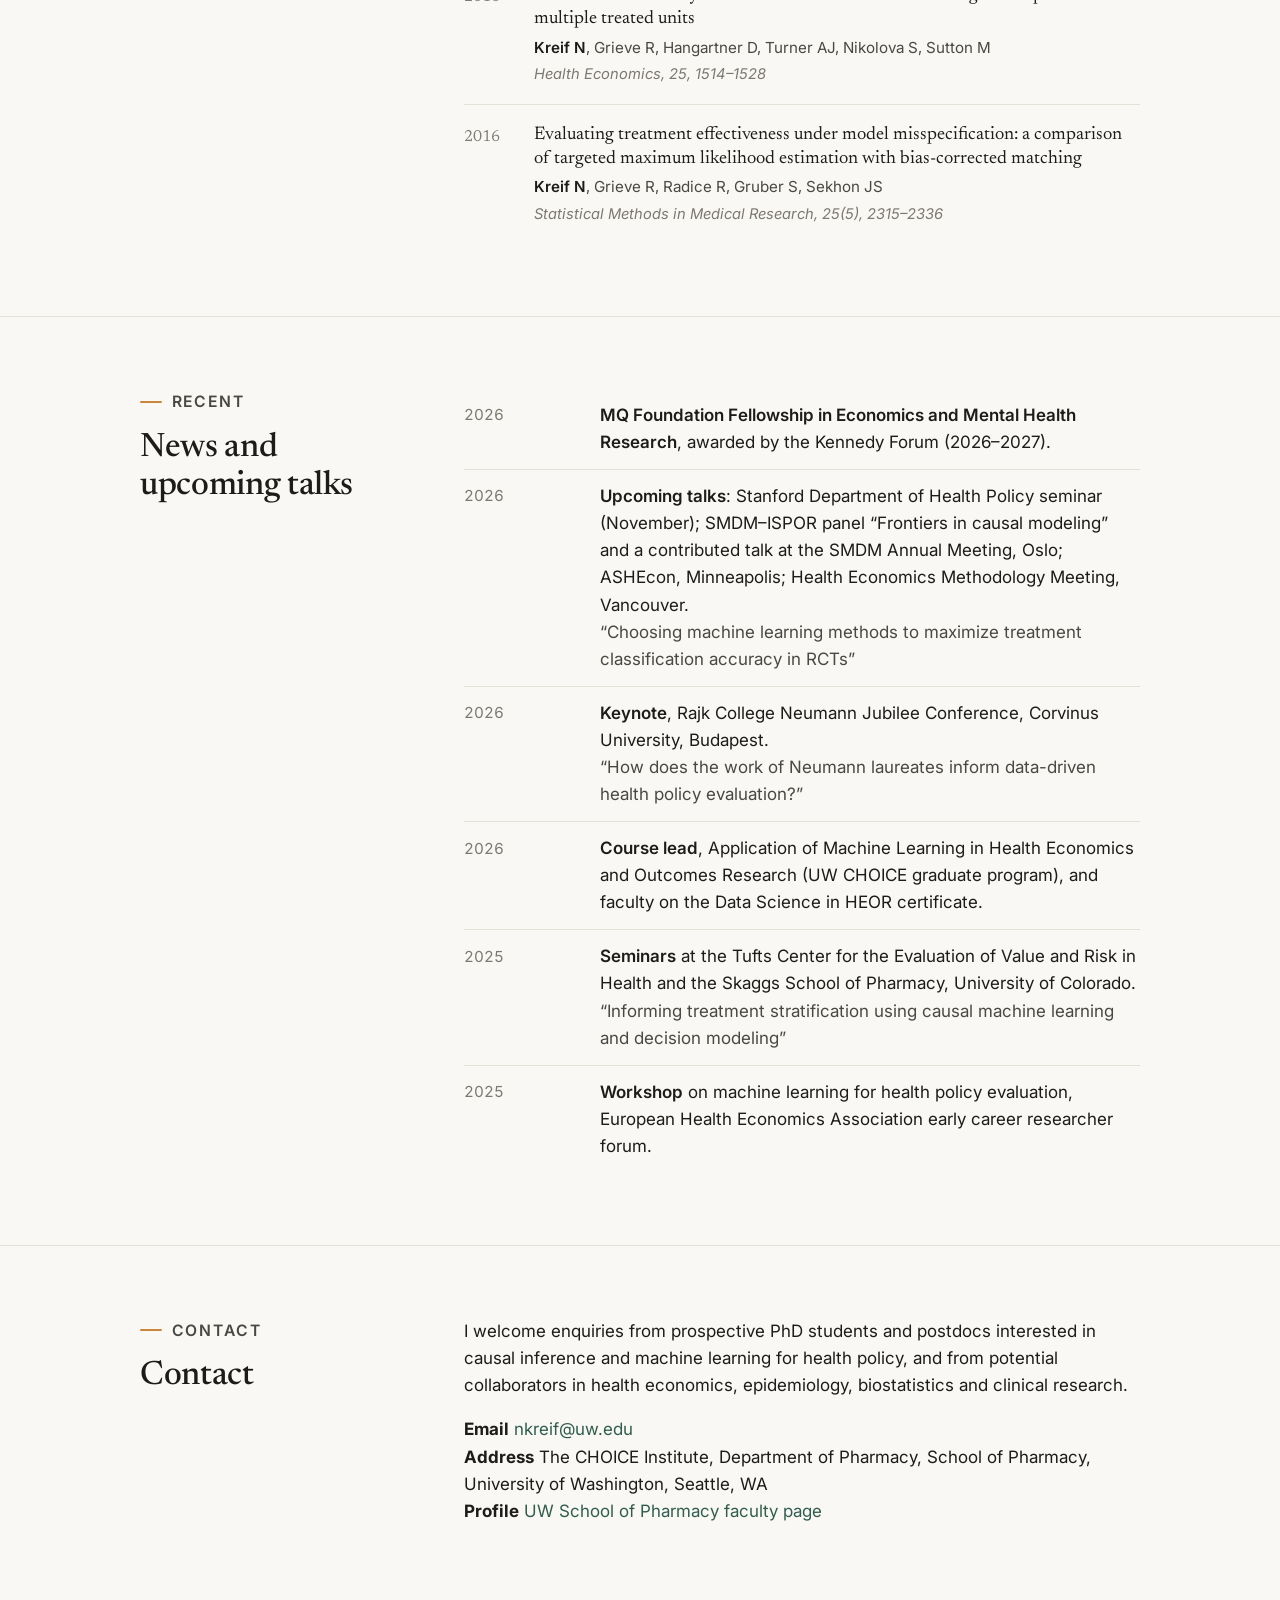
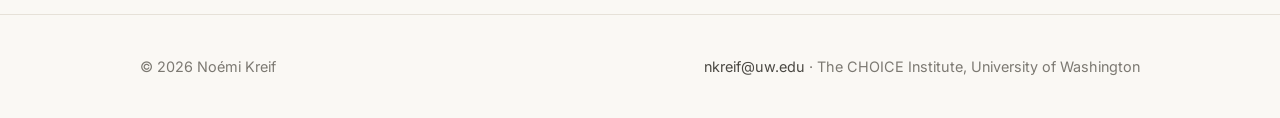
==== commit b29b86aa: "Revise tone, US spelling, citations and add former students - Plainer, more factual wording on home " ====
--- a/index.html
+++ b/index.html
@@ -37,7 +37,7 @@
       <div>
         <h1>Noémi Kreif</h1>
         <p class="title">Health economist <span>·</span> Assistant Professor, The CHOICE Institute, University&nbsp;of&nbsp;Washington</p>
-        <p class="lede">I develop and apply causal inference and machine learning methods to evaluate health policies and treatments. Much of my work asks how effects differ across people, and what that means for targeting, personalisation and policy design.</p>
+        <p class="lede">I work on causal inference and machine learning methods for evaluating health policies and treatments, with a particular interest in how effects vary across people and what that implies for targeting and policy design.</p>
         <div class="links">
           <a class="pill primary" href="mailto:nkreif@uw.edu">
             <svg viewBox="0 0 24 24" aria-hidden="true"><path d="M2 5h20v14H2zM4 7v.6l8 5 8-5V7l-8 5z"/></svg>
@@ -80,42 +80,58 @@
     <div class="wrap split">
       <div class="side">
         <p class="eyebrow">About</p>
-        <h2>Bridging health economics and modern causal inference</h2>
+        <h2>Background</h2>
       </div>
       <div class="prose">
-        <p>I am an Assistant Professor of Health Economics at the <a href="https://sop.washington.edu/choice/" target="_blank" rel="noopener">CHOICE Institute</a> in the School of Pharmacy at the University of Washington, which I joined in March 2024. My research integrates modern machine learning with econometric and epidemiologic methods to estimate heterogeneous treatment and policy effects, so that evidence can better inform targeting, personalisation and policy design.</p>
-        <p>I have applied these methods to national health insurance reforms, provider payment policies, digital health interventions, mental health and economic outcomes, and the health impacts of conflict and violence, in both high-income and low- and middle-income settings. I co-authored the ISPOR PALISADE checklist on good practice for machine learning in health economics and outcomes research, and I lead the Master's course on machine learning in health economics and outcomes research at UW.</p>
-        <p>Before Seattle I was Senior Research Fellow at the Centre for Health Economics, University of York, and before that a Lecturer and MRC Early Career Fellow at the London School of Hygiene and Tropical Medicine, where I completed my PhD in Health Economics in 2013. I have held visiting positions at UC Berkeley, Kaiser Permanente Division of Research and the University of Glasgow.</p>
-        <div class="stat-row" aria-label="At a glance">
-          <div class="stat"><b>50+</b><span>peer-reviewed articles and chapters</span></div>
-          <div class="stat"><b>28</b><span>h-index (Google Scholar)</span></div>
-          <div class="stat"><b>7</b><span>PhD students supervised to completion or in progress</span></div>
-        </div>
-      </div>
-    </div>
-  </section>
-
-  <!-- Research themes ------------------------------------------------------>
+        <p>I am an Assistant Professor of Health Economics at the <a href="https://sop.washington.edu/choice/" target="_blank" rel="noopener">CHOICE Institute</a> in the School of Pharmacy at the University of Washington, which I joined in March 2024. My research combines machine learning with econometric and epidemiologic methods to estimate heterogeneous treatment and policy effects, with the aim of making this evidence useful for targeting, personalization and policy design.</p>
+        <p>I have applied these methods to national health insurance reforms, provider payment policies, digital health interventions, mental health and economic outcomes, and the health effects of conflict and violence, in both high-income and low- and middle-income settings. I was a member of the ISPOR task force that produced the PALISADE checklist on machine learning in health economics and outcomes research, and I teach the graduate course on machine learning in health economics and outcomes research at UW.</p>
+        <p>Before moving to Seattle I was a Senior Research Fellow at the Centre for Health Economics, University of York, and before that a Lecturer and MRC Early Career Fellow at the London School of Hygiene and Tropical Medicine, where I completed my PhD in Health Economics in 2013. I have held visiting positions at UC Berkeley and the Kaiser Permanente Division of Research.</p>
+      </div>
+    </div>
+  </section>
+
+  <!-- Research areas ------------------------------------------------------>
   <section id="research">
     <div class="wrap">
       <p class="eyebrow">Research</p>
-      <h2>Three questions that run through my work</h2>
-      <p class="lede" style="margin-bottom:2rem;">Methods first, but always with a policy or clinical decision in view. <a href="research.html">Read more about each strand and the projects behind it.</a></p>
+      <h2>Research areas</h2>
+      <p class="lede" style="margin-bottom:2rem;">Three areas, with recent examples. The <a href="research.html">Research page</a> describes each in more detail, with the projects and collaborators behind them.</p>
       <div class="grid cols-3">
         <article class="card">
           <span class="num">01</span>
-          <h3>Who benefits, and by how much?</h3>
-          <p>Causal machine learning for heterogeneous and individualised treatment effects, and policy learning to decide who should be targeted. Applications from Indonesian health insurance to treatment stratification in oncology.</p>
+          <h3>Causal machine learning and heterogeneous treatment effects</h3>
+          <p>Methods to estimate how the effects of treatments and policies vary across individuals, and policy learning to inform who should be targeted.</p>
+          <p class="small muted examples-label">Recent examples</p>
+<!-- pubs:home1:compact:start -->
+<ul class="examples">
+<li><a href="https://doi.org/10.1002/hec.70031" target="_blank" rel="noopener">Using policy learning to inform health insurance targeting: a case study of Indonesia</a><span class="cite">Shah V et al., Health Economics, 2025</span></li>
+<li><a href="https://doi.org/10.1002/hec.4834" target="_blank" rel="noopener">Integrating decision modeling and machine learning to inform treatment stratification</a><span class="cite">Glynn D et al., Health Economics, 2024</span></li>
+</ul>
+<!-- pubs:home1:compact:end -->
         </article>
         <article class="card">
           <span class="num">02</span>
-          <h3>Can observational data support real decisions?</h3>
-          <p>Doubly robust and targeted learning estimators, longitudinal treatment regimes, target trial emulation and machine learning combined with decision models for health technology assessment.</p>
+          <h3>Causal inference with observational data for decision making</h3>
+          <p>Doubly robust and targeted learning estimators, longitudinal treatment strategies, and the use of machine learning alongside decision models in health technology assessment.</p>
+          <p class="small muted examples-label">Recent examples</p>
+<!-- pubs:home2:compact:start -->
+<ul class="examples">
+<li><a href="https://doi.org/10.1177/0272989X251379819" target="_blank" rel="noopener">Estimating the causal effect of realistic treatment strategies using longitudinal observational data</a><span class="cite">Zhang Y et al., Medical Decision Making, 2026</span></li>
+<li><a href="https://doi.org/10.1111/biom.13271" target="_blank" rel="noopener">Exploiting non-systematic covariate monitoring to broaden the scope of evidence about the causal effects of adaptive treatment strategies</a><span class="cite">Kreif N et al., Biometrics, 2021</span></li>
+</ul>
+<!-- pubs:home2:compact:end -->
         </article>
         <article class="card">
           <span class="num">03</span>
-          <h3>What do health policies actually do?</h3>
-          <p>Quasi-experimental evaluation of payment reforms, quality programmes, digital primary care and health insurance, and the consequences of conflict, violence and mental ill-health for health and economic outcomes.</p>
+          <h3>Evaluation of health policies and social determinants of health</h3>
+          <p>Quasi-experimental studies of payment reforms, quality improvement programs, digital primary care and health insurance, and of the health and economic consequences of conflict, violence and mental ill-health.</p>
+          <p class="small muted examples-label">Recent examples</p>
+<!-- pubs:home3:compact:start -->
+<ul class="examples">
+<li><a href="https://doi.org/10.1002/hec.70014" target="_blank" rel="noopener">Digitalisation of access to primary care: is there an equity-efficiency trade-off?</a><span class="cite">Rodrigues D et al., Health Economics, 2025</span></li>
+<li><a href="https://doi.org/10.1371/journal.pmed.1004506" target="_blank" rel="noopener">Psychological distress in adolescence and later economic and health outcomes in the US population</a><span class="cite">Counts NZ et al., PLOS Medicine, 2025</span></li>
+</ul>
+<!-- pubs:home3:compact:end -->
         </article>
       </div>
     </div>
@@ -125,13 +141,21 @@
   <section id="publications">
     <div class="wrap split">
       <div class="side">
-        <p class="eyebrow">Selected publications</p>
-        <h2>Papers I would point a new reader to</h2>
+        <p class="eyebrow">Publications</p>
+        <h2>Selected publications</h2>
         <p><a href="publications.html">Full list of publications →</a></p>
       </div>
       <div>
-<!-- selected:start -->
+<!-- pubs:selected:full:start -->
 <ul class="pub-list">
+<li class="pub">
+  <div class="year">2026</div>
+  <div>
+    <p class="ptitle"><a href="https://academic.oup.com/edited-volume/61801/chapter-abstract/568695652" target="_blank" rel="noopener">Machine learning for causal inference: opportunities and pitfalls</a></p>
+    <p class="authors">Hatamyar J, <b>Kreif N</b></p>
+    <p class="venue">Oxford Research Encyclopedia of Economics and Finance, Oxford University Press</p>
+  </div>
+</li>
 <li class="pub">
   <div class="year">2025</div>
   <div>
@@ -151,7 +175,7 @@
 <li class="pub">
   <div class="year">2022</div>
   <div>
-    <p class="ptitle">Machine learning methods in health economics and outcomes research — the PALISADE checklist: a good practices report of an ISPOR task force</p>
+    <p class="ptitle"><a href="https://doi.org/10.1016/j.jval.2022.03.022" target="_blank" rel="noopener">Machine learning methods in health economics and outcomes research — the PALISADE checklist: a good practices report of an ISPOR task force</a></p>
     <p class="authors">Padula WV, <b>Kreif N</b>, Vanness DJ, Adamson B, Rueda JD, Felizzi F, et al.</p>
     <p class="venue">Value in Health, 25(7), 1063–1080</p>
   </div>
@@ -159,7 +183,7 @@
 <li class="pub">
   <div class="year">2021</div>
   <div>
-    <p class="ptitle">Estimating heterogeneous policy impacts using causal machine learning: a case study of health insurance reform in Indonesia</p>
+    <p class="ptitle"><a href="https://doi.org/10.1007/s10742-021-00259-3" target="_blank" rel="noopener">Estimating heterogeneous policy impacts using causal machine learning: a case study of health insurance reform in Indonesia</a></p>
     <p class="authors"><b>Kreif N</b>, DiazOrdaz K, Moreno-Serra R, Mirelman A, Hidayat T, Suhrcke M</p>
     <p class="venue">Health Services and Outcomes Research Methodology</p>
   </div>
@@ -175,7 +199,7 @@
 <li class="pub">
   <div class="year">2016</div>
   <div>
-    <p class="ptitle">Examination of the synthetic control method for evaluating health policies with multiple treated units</p>
+    <p class="ptitle"><a href="https://doi.org/10.1002/hec.3258" target="_blank" rel="noopener">Examination of the synthetic control method for evaluating health policies with multiple treated units</a></p>
     <p class="authors"><b>Kreif N</b>, Grieve R, Hangartner D, Turner AJ, Nikolova S, Sutton M</p>
     <p class="venue">Health Economics, 25, 1514–1528</p>
   </div>
@@ -183,13 +207,13 @@
 <li class="pub">
   <div class="year">2016</div>
   <div>
-    <p class="ptitle">Evaluating treatment effectiveness under model misspecification: a comparison of targeted maximum likelihood estimation with bias-corrected matching</p>
+    <p class="ptitle"><a href="https://doi.org/10.1177/0962280214521341" target="_blank" rel="noopener">Evaluating treatment effectiveness under model misspecification: a comparison of targeted maximum likelihood estimation with bias-corrected matching</a></p>
     <p class="authors"><b>Kreif N</b>, Grieve R, Radice R, Gruber S, Sekhon JS</p>
     <p class="venue">Statistical Methods in Medical Research, 25(5), 2315–2336</p>
   </div>
 </li>
 </ul>
-<!-- selected:end -->
+<!-- pubs:selected:full:end -->
       </div>
     </div>
   </section>
@@ -199,17 +223,15 @@
     <div class="wrap split">
       <div class="side">
         <p class="eyebrow">Recent</p>
-        <h2>Talks, teaching and news</h2>
+        <h2>News and upcoming talks</h2>
       </div>
       <ul class="timeline">
-        <li><span class="when">2026</span><p class="what"><b>MQ Foundation Fellowship in Economics and Mental Health Research</b>, awarded by the Kennedy Forum (Principal Investigator, 2026–2027).</p></li>
-        <li><span class="when">2026</span><p class="what"><b>Upcoming talks</b>: Stanford Department of Health Policy seminar (November); SMDM–ISPOR panel “Frontiers in causal modeling” and a contributed talk at the SMDM Annual Meeting, Oslo; ASHEcon, Minneapolis; Health Economics Methodology Meeting, Vancouver.<span class="org">“Choosing machine learning methods to maximise treatment classification accuracy in RCTs”</span></p></li>
-        <li><span class="when">2026</span><p class="what"><b>Invited keynote</b>, Rajk College Neumann Jubilee Conference, Corvinus University, Budapest.<span class="org">“How does the work of Neumann laureates inform data-driven health policy evaluation?”</span></p></li>
-        <li><span class="when">2026</span><p class="what"><b>Outstanding Reviewer</b>, Value in Health.</p></li>
-        <li><span class="when">2026</span><p class="what"><b>Course master</b>, Application of Machine Learning in Health Economics and Outcomes Research (UW CHOICE MS/PhD programme), and key faculty on the Data Science in HEOR certificate.</p></li>
-        <li><span class="when">2025</span><p class="what"><b>Invited seminars</b> at the Tufts Center for the Evaluation of Value and Risk in Health and the Skaggs School of Pharmacy, University of Colorado.<span class="org">“Informing treatment stratification using causal machine learning and decision modelling”</span></p></li>
-        <li><span class="when">2025</span><p class="what"><b>Workshop</b> on machine learning for health policy evaluation, European Health Economics Association early-career researcher forum (100+ participants).</p></li>
-        <li><span class="when">2025</span><p class="what"><b>Scientific and educational committees</b>, Society for Causal Inference annual conference.</p></li>
+        <li><span class="when">2026</span><p class="what"><b>MQ Foundation Fellowship in Economics and Mental Health Research</b>, awarded by the Kennedy Forum (2026–2027).</p></li>
+        <li><span class="when">2026</span><p class="what"><b>Upcoming talks</b>: Stanford Department of Health Policy seminar (November); SMDM–ISPOR panel “Frontiers in causal modeling” and a contributed talk at the SMDM Annual Meeting, Oslo; ASHEcon, Minneapolis; Health Economics Methodology Meeting, Vancouver.<span class="org">“Choosing machine learning methods to maximize treatment classification accuracy in RCTs”</span></p></li>
+        <li><span class="when">2026</span><p class="what"><b>Keynote</b>, Rajk College Neumann Jubilee Conference, Corvinus University, Budapest.<span class="org">“How does the work of Neumann laureates inform data-driven health policy evaluation?”</span></p></li>
+        <li><span class="when">2026</span><p class="what"><b>Course lead</b>, Application of Machine Learning in Health Economics and Outcomes Research (UW CHOICE graduate program), and faculty on the Data Science in HEOR certificate.</p></li>
+        <li><span class="when">2025</span><p class="what"><b>Seminars</b> at the Tufts Center for the Evaluation of Value and Risk in Health and the Skaggs School of Pharmacy, University of Colorado.<span class="org">“Informing treatment stratification using causal machine learning and decision modeling”</span></p></li>
+        <li><span class="when">2025</span><p class="what"><b>Workshop</b> on machine learning for health policy evaluation, European Health Economics Association early career researcher forum.</p></li>
       </ul>
     </div>
   </section>
@@ -219,12 +241,12 @@
     <div class="wrap split">
       <div class="side">
         <p class="eyebrow">Contact</p>
-        <h2>Get in touch</h2>
+        <h2>Contact</h2>
       </div>
       <div class="prose">
-        <p>I am happy to hear from prospective PhD students and postdocs interested in causal inference and machine learning for health policy, and from collaborators in health economics, epidemiology, biostatistics and clinical research.</p>
+        <p>I welcome enquiries from prospective PhD students and postdocs interested in causal inference and machine learning for health policy, and from potential collaborators in health economics, epidemiology, biostatistics and clinical research.</p>
         <p><b>Email</b> <a href="mailto:nkreif@uw.edu">nkreif@uw.edu</a><br>
-           <b>Office</b> The CHOICE Institute, Department of Pharmacy, School of Pharmacy, University of Washington, Seattle, WA<br>
+           <b>Address</b> The CHOICE Institute, Department of Pharmacy, School of Pharmacy, University of Washington, Seattle, WA<br>
            <b>Profile</b> <a href="https://sop.washington.edu/people/noemi-kreif/" target="_blank" rel="noopener">UW School of Pharmacy faculty page</a></p>
       </div>
     </div>
--- a/assets/style.css
+++ b/assets/style.css
@@ -254,3 +254,20 @@
   .timeline li { grid-template-columns: 1fr; gap: .1rem; }
 }
 @media (prefers-reduced-motion: reduce) { html { scroll-behavior: auto; } .pill { transition: none; } }
+
+/* ------------------------------------------------------------------
+   Citation lists (filled by scripts/build.py)
+------------------------------------------------------------------ */
+.cite-label, .examples-label { margin-bottom: .3rem; }
+.cite-list { padding-left: 1.2rem; margin: 0; font-size: .92rem; color: var(--ink-2); }
+.cite-list li { margin-bottom: .55rem; }
+.cite-list li::marker { color: var(--highlight); }
+.cite-list a { color: var(--ink); }
+.cite-list a:hover { color: var(--accent); }
+.cite-list b { font-weight: 600; color: var(--ink); }
+.examples { list-style: none; padding: 0; margin: 0; border-top: 1px solid var(--line); }
+.examples li { padding: .6rem 0; border-bottom: 1px solid var(--line); font-size: .92rem; line-height: 1.4; }
+.examples li:last-child { border-bottom: 0; padding-bottom: 0; }
+.examples a { color: var(--ink); font-family: var(--serif); font-size: 1rem; }
+.examples a:hover { color: var(--accent); }
+.examples .cite { display: block; color: var(--ink-3); font-size: .85rem; margin-top: .15rem; }
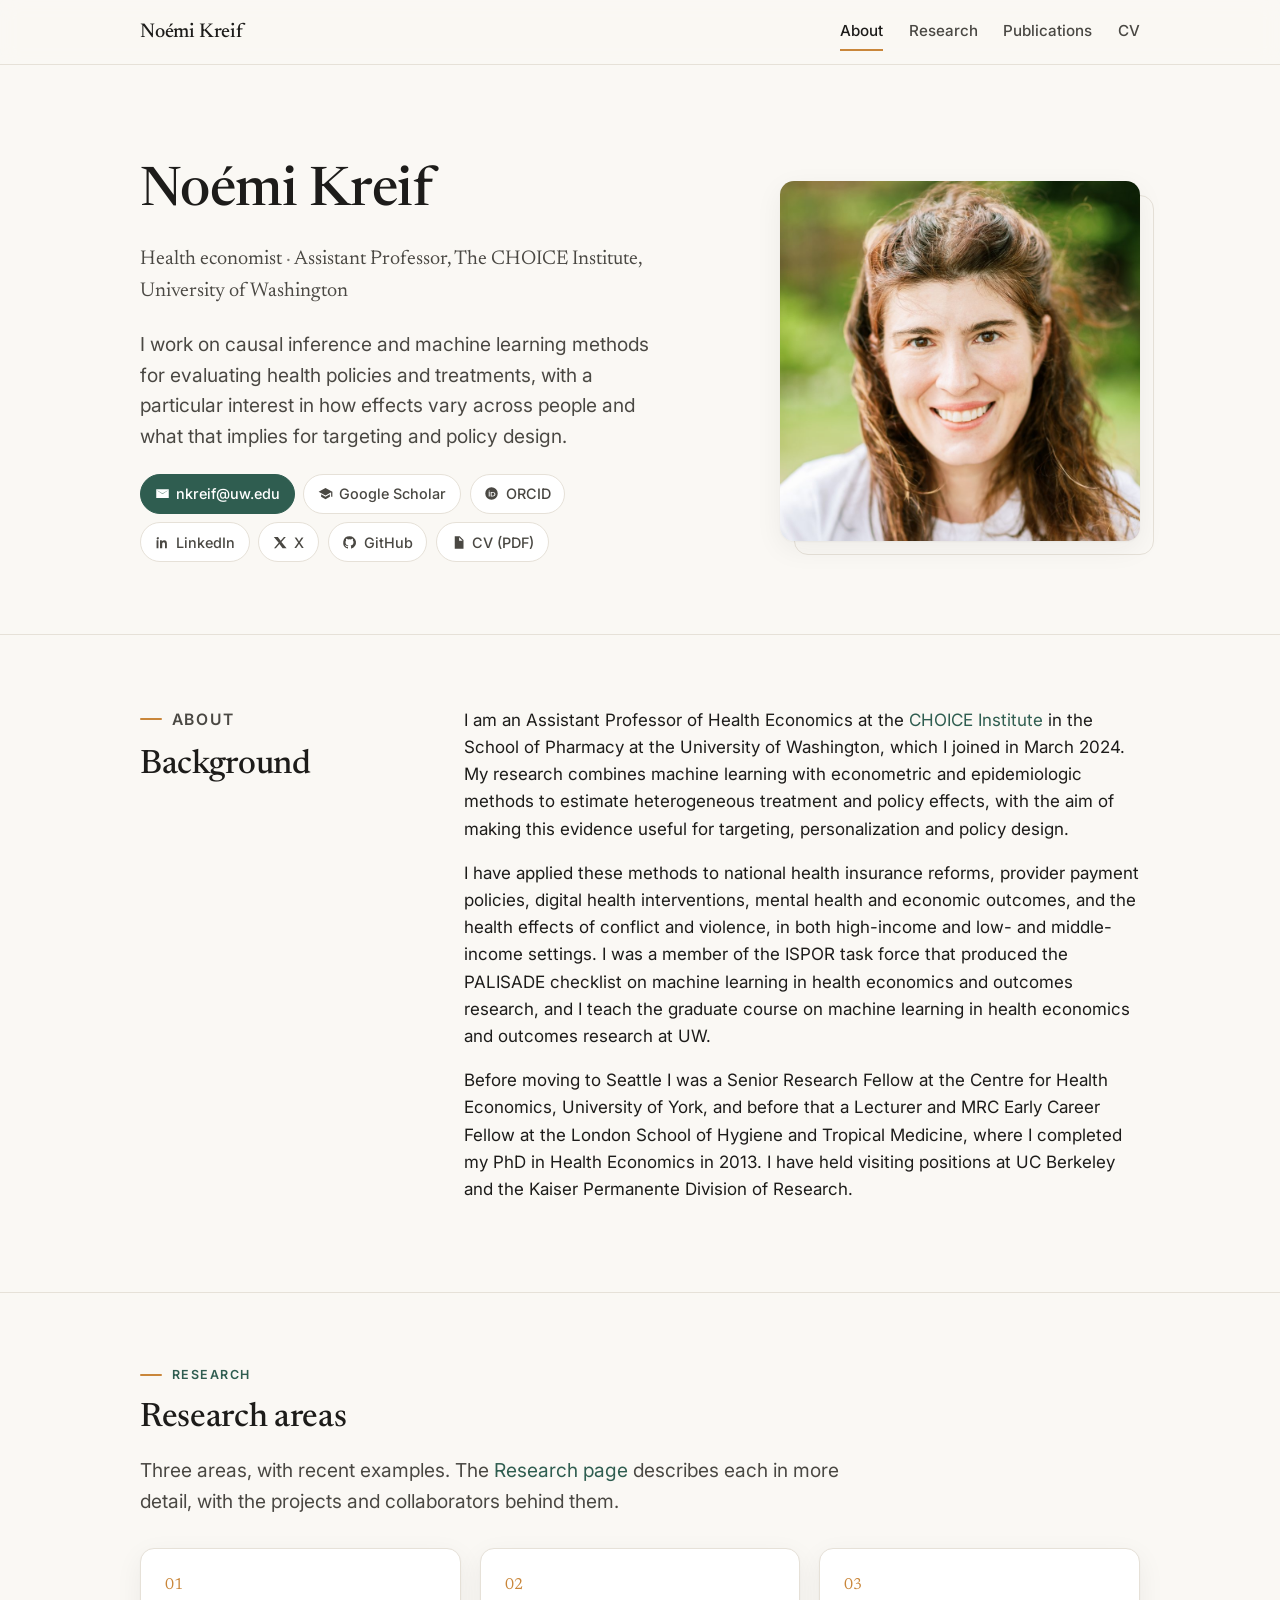
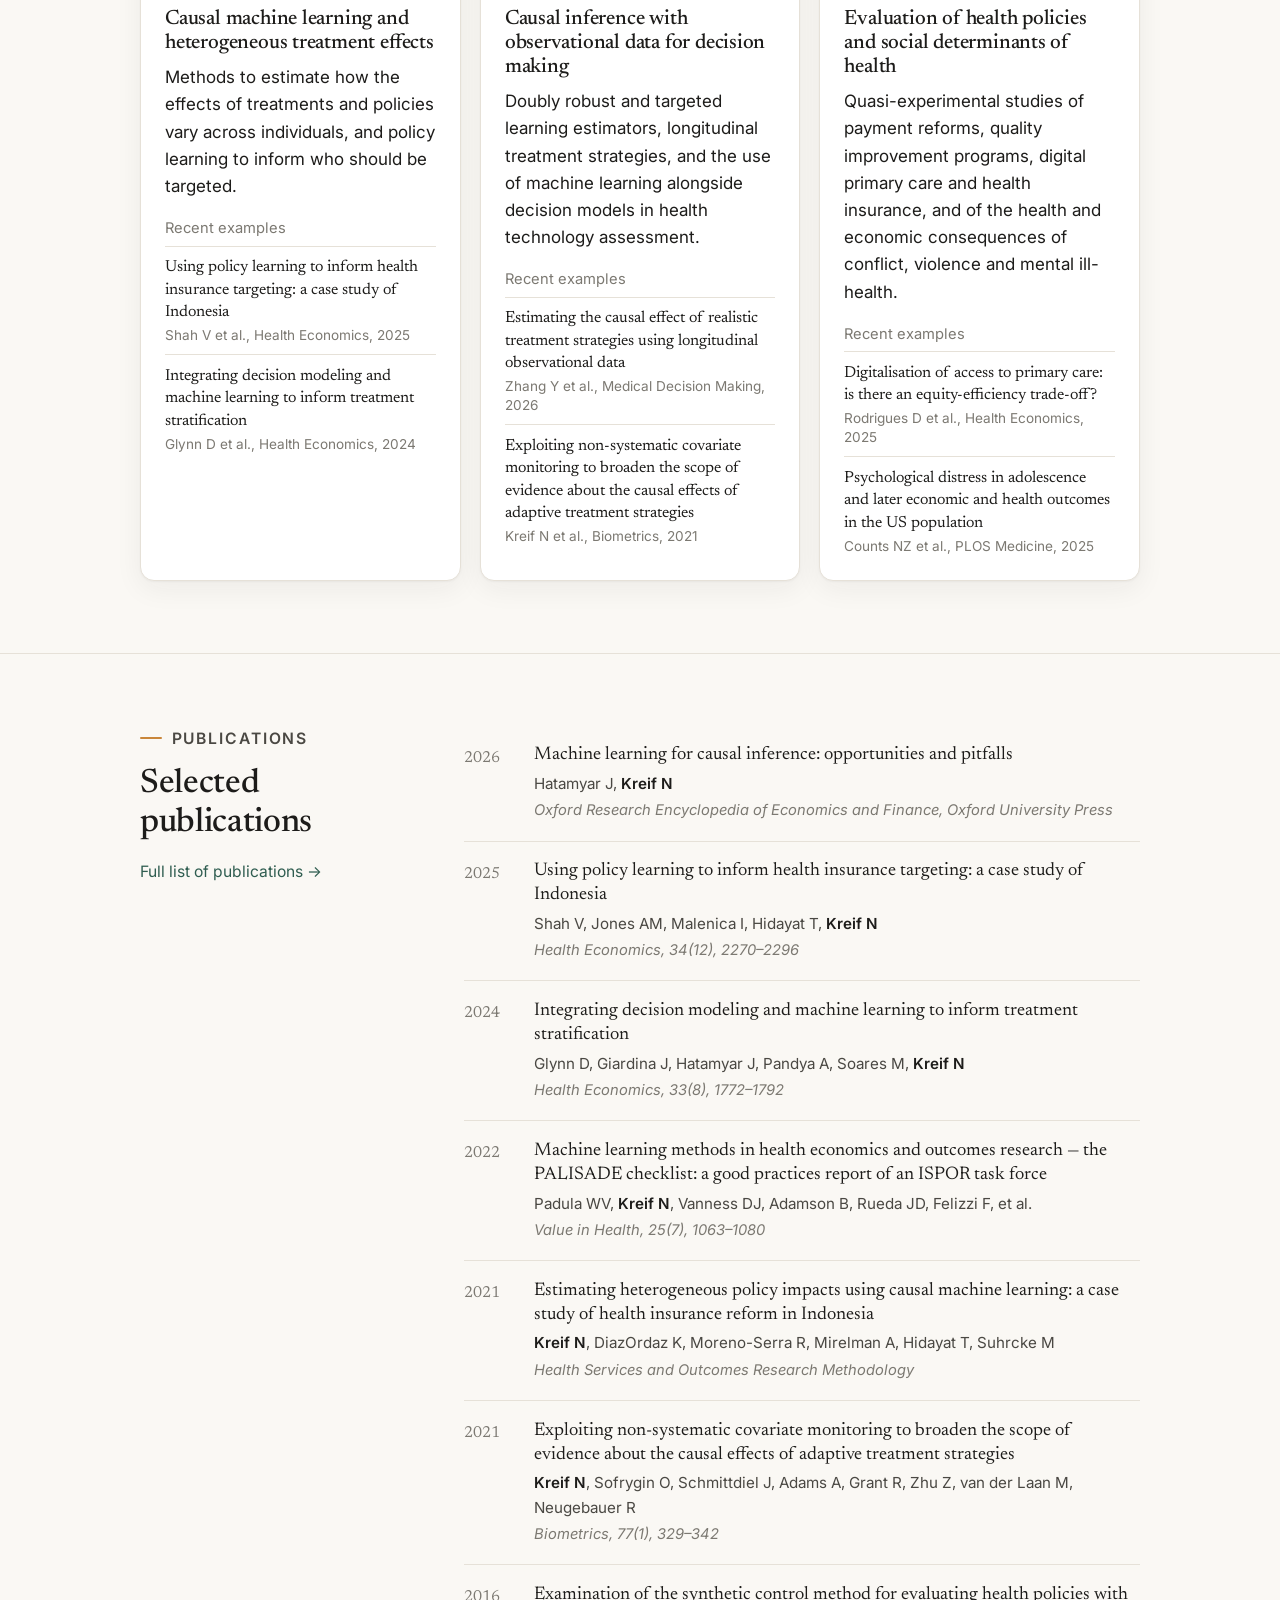
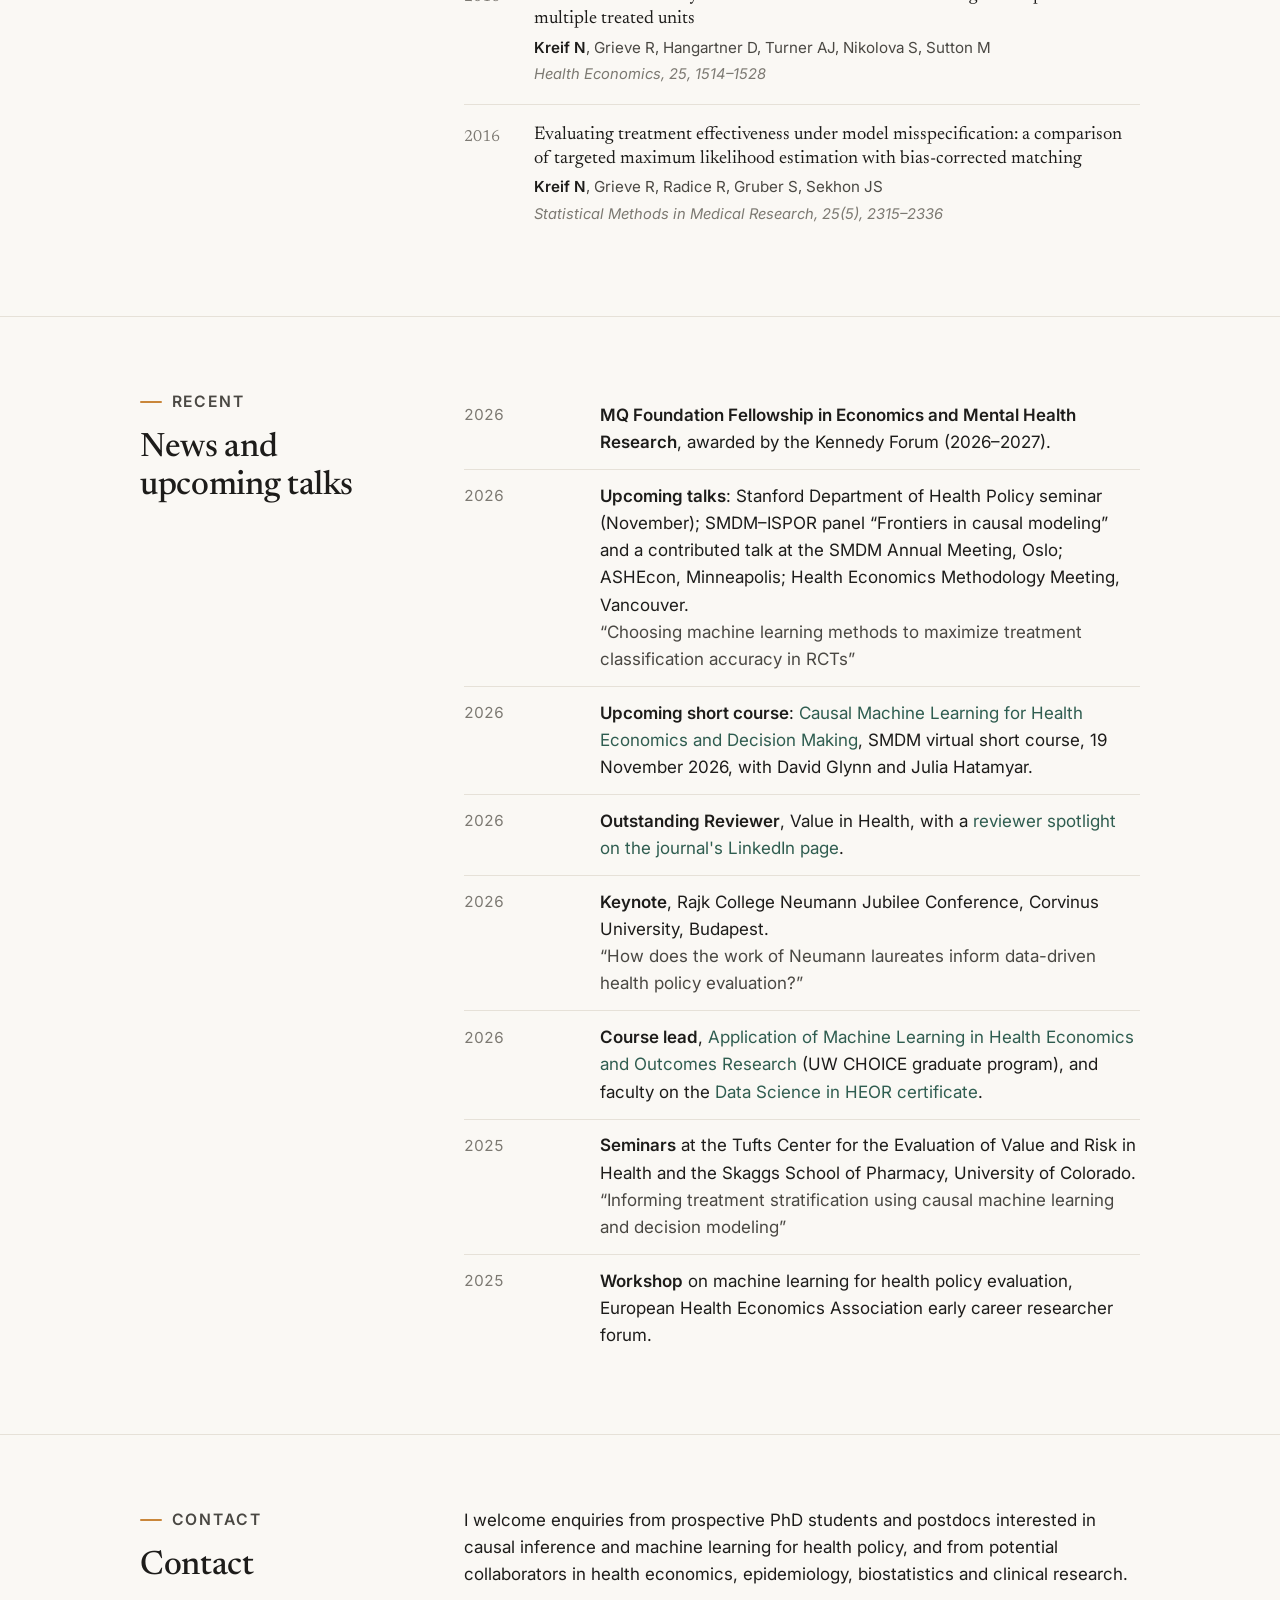
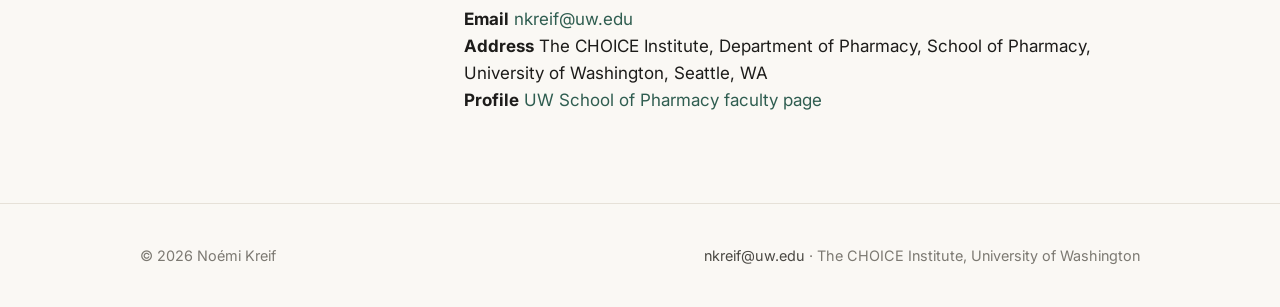
==== commit 0852918d: "Link teaching entries, award spotlight and SMDM short course - Clickable links for UW course catalog" ====
--- a/index.html
+++ b/index.html
@@ -228,8 +228,10 @@
       <ul class="timeline">
         <li><span class="when">2026</span><p class="what"><b>MQ Foundation Fellowship in Economics and Mental Health Research</b>, awarded by the Kennedy Forum (2026–2027).</p></li>
         <li><span class="when">2026</span><p class="what"><b>Upcoming talks</b>: Stanford Department of Health Policy seminar (November); SMDM–ISPOR panel “Frontiers in causal modeling” and a contributed talk at the SMDM Annual Meeting, Oslo; ASHEcon, Minneapolis; Health Economics Methodology Meeting, Vancouver.<span class="org">“Choosing machine learning methods to maximize treatment classification accuracy in RCTs”</span></p></li>
+        <li><span class="when">2026</span><p class="what"><b>Upcoming short course</b>: <a href="https://smdm.org/civicrm/event/info/?reset=1&amp;id=240" target="_blank" rel="noopener">Causal Machine Learning for Health Economics and Decision Making</a>, SMDM virtual short course, 19 November 2026, with David Glynn and Julia Hatamyar.</p></li>
+        <li><span class="when">2026</span><p class="what"><b>Outstanding Reviewer</b>, Value in Health, with a <a href="https://www.linkedin.com/showcase/value-in-health/" target="_blank" rel="noopener">reviewer spotlight on the journal's LinkedIn page</a>.</p></li>
         <li><span class="when">2026</span><p class="what"><b>Keynote</b>, Rajk College Neumann Jubilee Conference, Corvinus University, Budapest.<span class="org">“How does the work of Neumann laureates inform data-driven health policy evaluation?”</span></p></li>
-        <li><span class="when">2026</span><p class="what"><b>Course lead</b>, Application of Machine Learning in Health Economics and Outcomes Research (UW CHOICE graduate program), and faculty on the Data Science in HEOR certificate.</p></li>
+        <li><span class="when">2026</span><p class="what"><b>Course lead</b>, <a href="https://www.washington.edu/students/crscat/heor.html" target="_blank" rel="noopener">Application of Machine Learning in Health Economics and Outcomes Research</a> (UW CHOICE graduate program), and faculty on the <a href="https://sop.washington.edu/choice/graduate-education-training-programs/certificate-in-data-science-methods-for-real-world-evidence-in-health/" target="_blank" rel="noopener">Data Science in HEOR certificate</a>.</p></li>
         <li><span class="when">2025</span><p class="what"><b>Seminars</b> at the Tufts Center for the Evaluation of Value and Risk in Health and the Skaggs School of Pharmacy, University of Colorado.<span class="org">“Informing treatment stratification using causal machine learning and decision modeling”</span></p></li>
         <li><span class="when">2025</span><p class="what"><b>Workshop</b> on machine learning for health policy evaluation, European Health Economics Association early career researcher forum.</p></li>
       </ul>
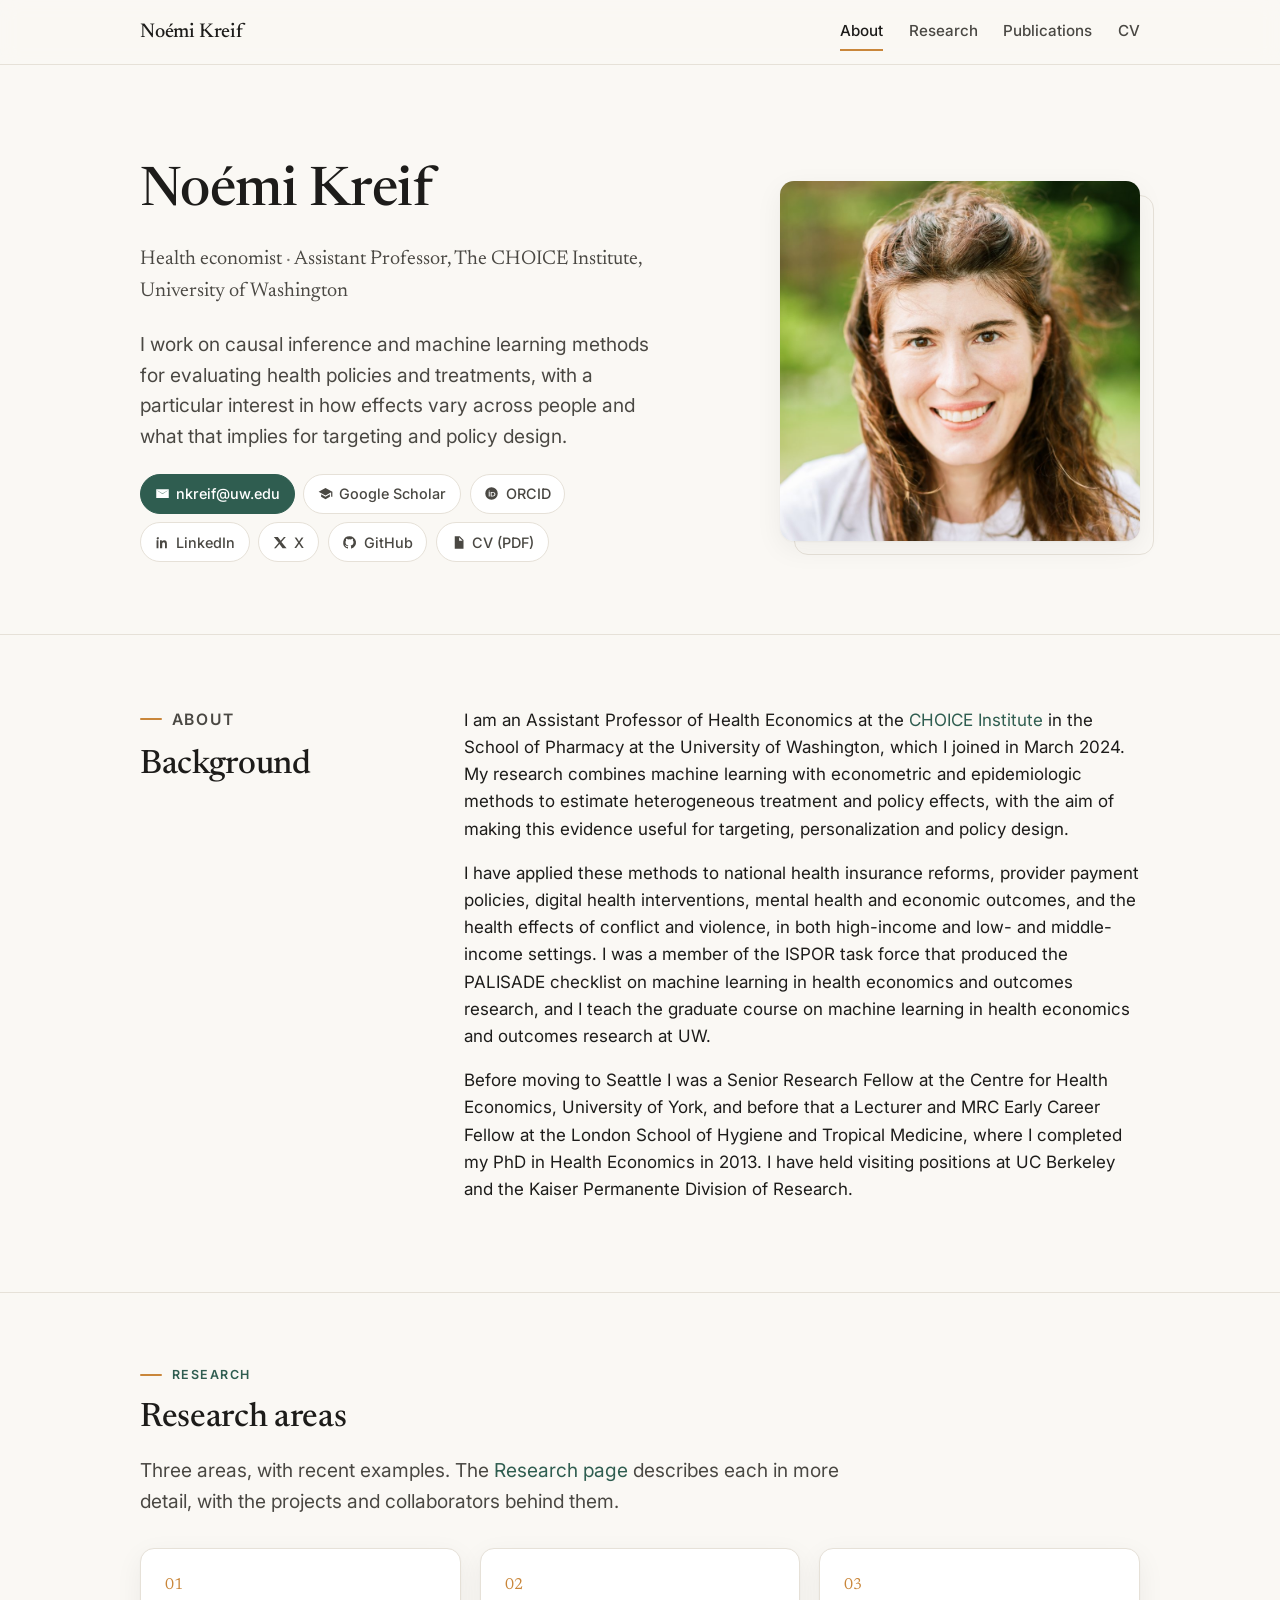
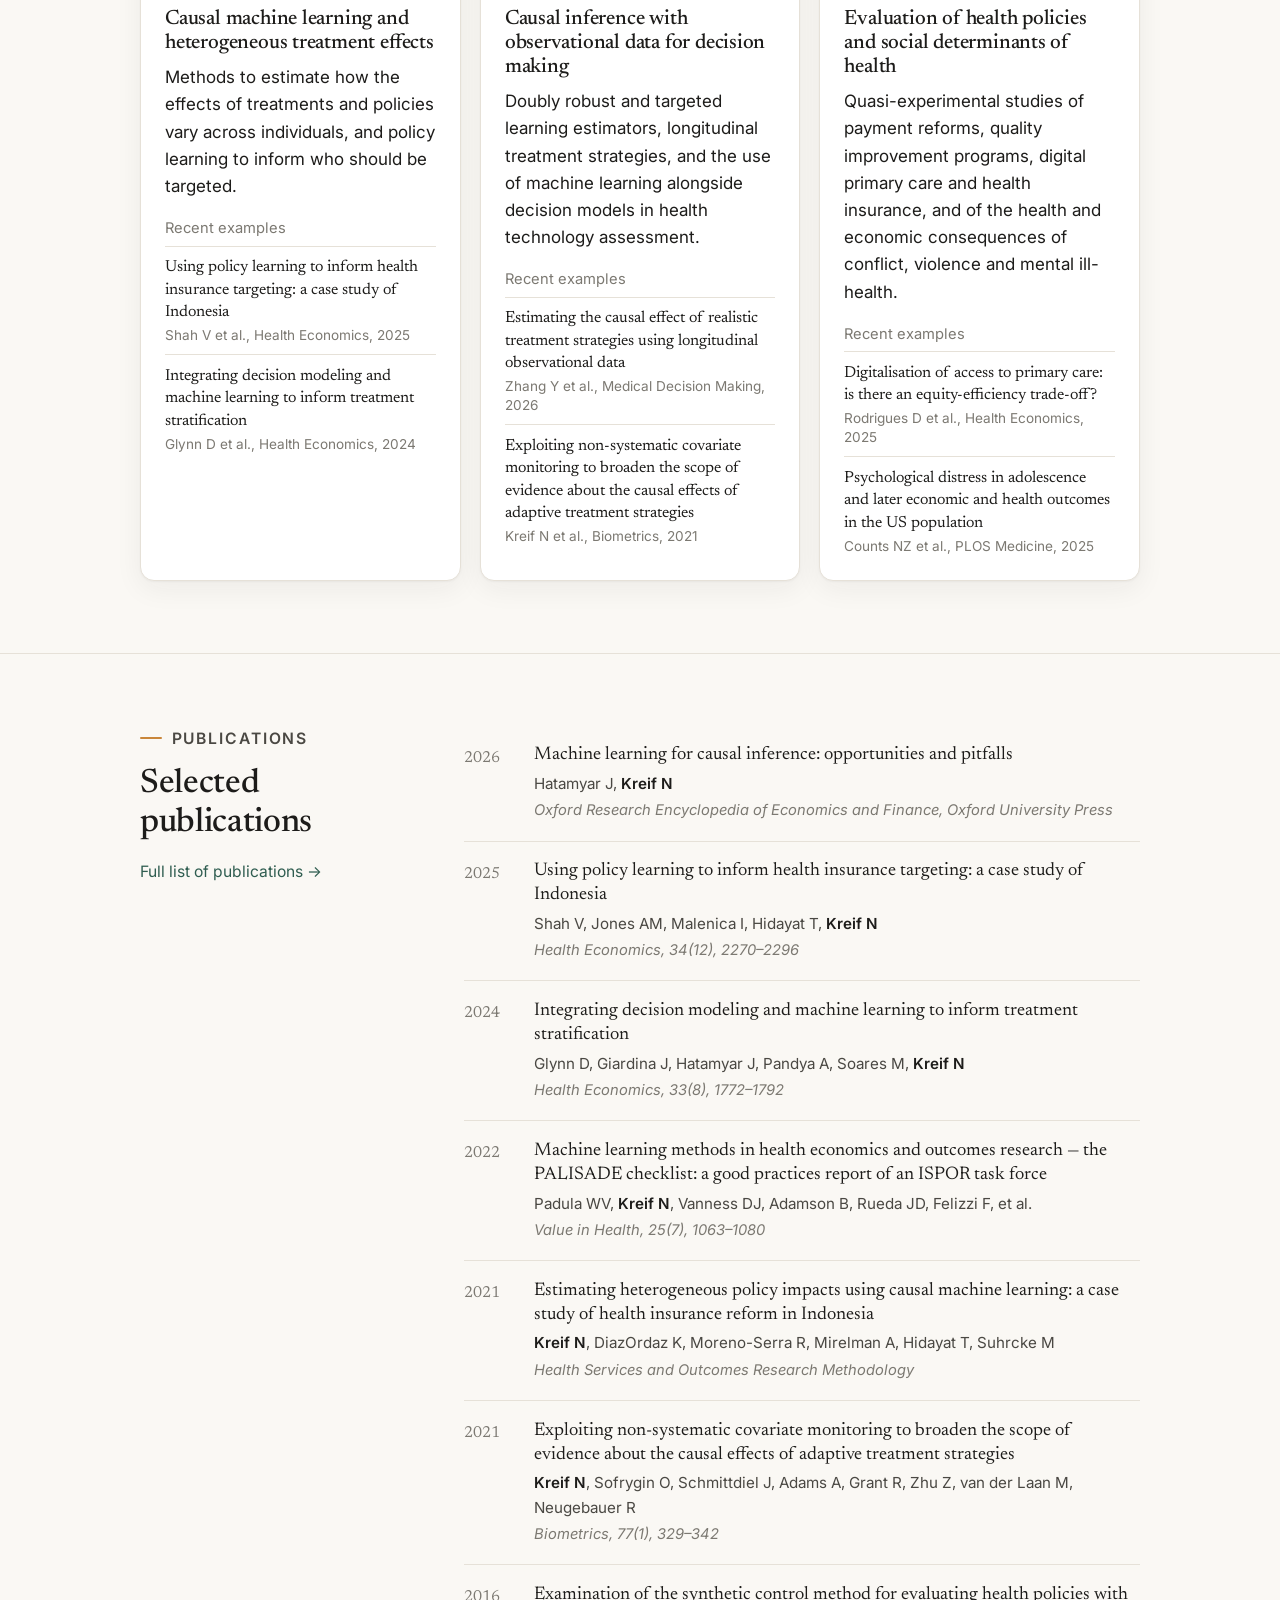
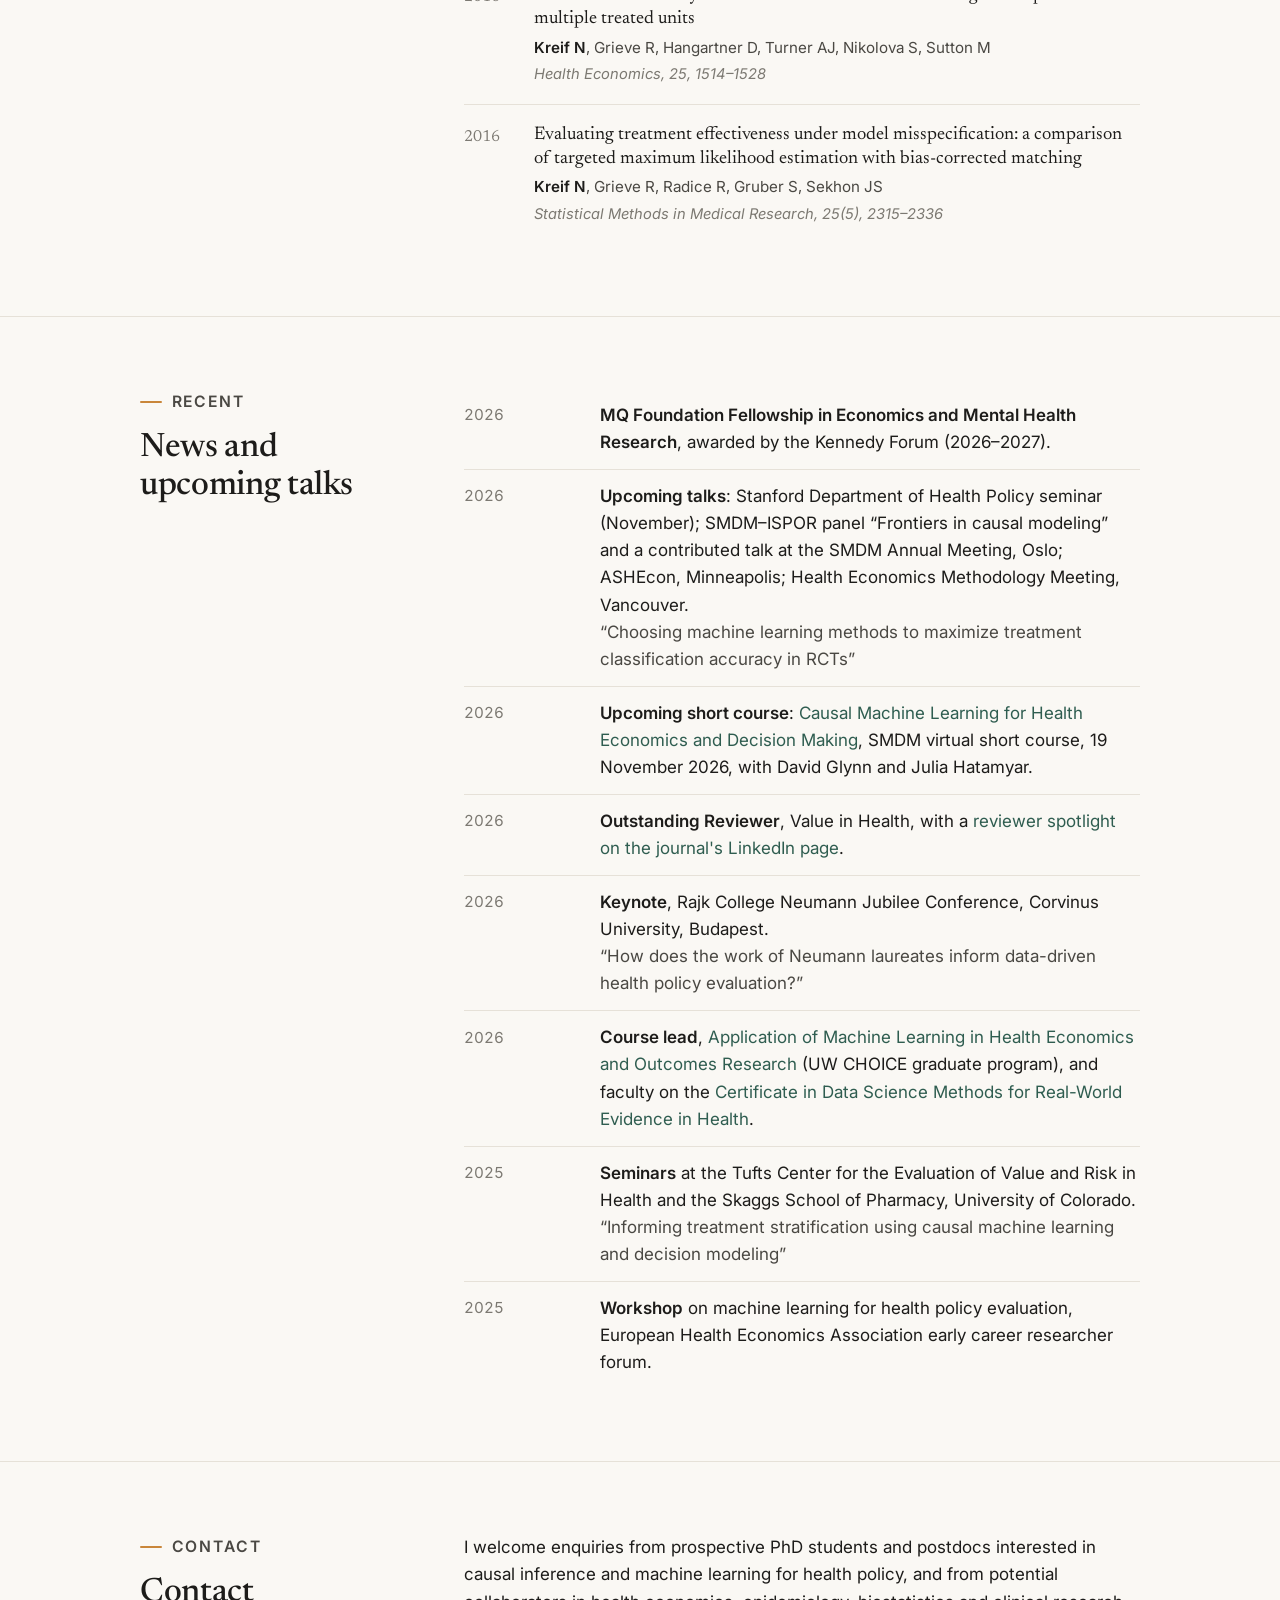
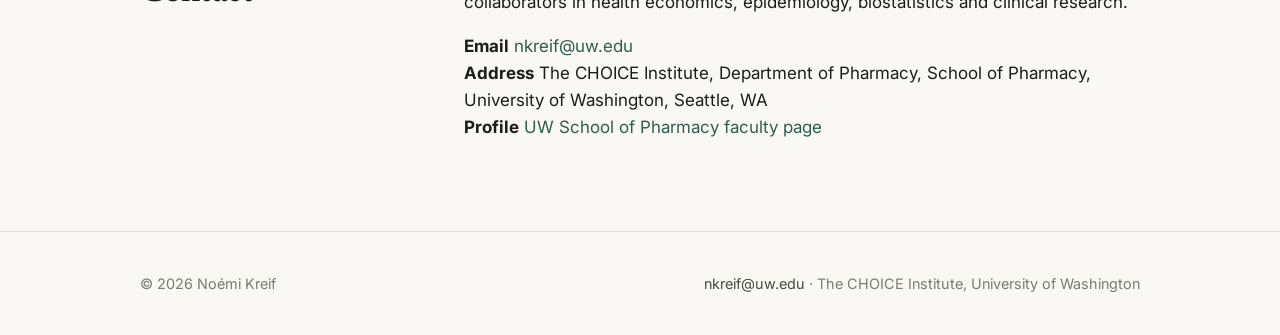
==== commit 66e4a2d3: "Use new UW certificate name; add ISPOR 2026 short course Co-Authored-By: Claude Fable 5.1 <noreply@a" ====
--- a/index.html
+++ b/index.html
@@ -231,7 +231,7 @@
         <li><span class="when">2026</span><p class="what"><b>Upcoming short course</b>: <a href="https://smdm.org/civicrm/event/info/?reset=1&amp;id=240" target="_blank" rel="noopener">Causal Machine Learning for Health Economics and Decision Making</a>, SMDM virtual short course, 19 November 2026, with David Glynn and Julia Hatamyar.</p></li>
         <li><span class="when">2026</span><p class="what"><b>Outstanding Reviewer</b>, Value in Health, with a <a href="https://www.linkedin.com/showcase/value-in-health/" target="_blank" rel="noopener">reviewer spotlight on the journal's LinkedIn page</a>.</p></li>
         <li><span class="when">2026</span><p class="what"><b>Keynote</b>, Rajk College Neumann Jubilee Conference, Corvinus University, Budapest.<span class="org">“How does the work of Neumann laureates inform data-driven health policy evaluation?”</span></p></li>
-        <li><span class="when">2026</span><p class="what"><b>Course lead</b>, <a href="https://www.washington.edu/students/crscat/heor.html" target="_blank" rel="noopener">Application of Machine Learning in Health Economics and Outcomes Research</a> (UW CHOICE graduate program), and faculty on the <a href="https://sop.washington.edu/choice/graduate-education-training-programs/certificate-in-data-science-methods-for-real-world-evidence-in-health/" target="_blank" rel="noopener">Data Science in HEOR certificate</a>.</p></li>
+        <li><span class="when">2026</span><p class="what"><b>Course lead</b>, <a href="https://www.washington.edu/students/crscat/heor.html" target="_blank" rel="noopener">Application of Machine Learning in Health Economics and Outcomes Research</a> (UW CHOICE graduate program), and faculty on the <a href="https://sop.washington.edu/choice/graduate-education-training-programs/certificate-in-data-science-methods-for-real-world-evidence-in-health/" target="_blank" rel="noopener">Certificate in Data Science Methods for Real-World Evidence in Health</a>.</p></li>
         <li><span class="when">2025</span><p class="what"><b>Seminars</b> at the Tufts Center for the Evaluation of Value and Risk in Health and the Skaggs School of Pharmacy, University of Colorado.<span class="org">“Informing treatment stratification using causal machine learning and decision modeling”</span></p></li>
         <li><span class="when">2025</span><p class="what"><b>Workshop</b> on machine learning for health policy evaluation, European Health Economics Association early career researcher forum.</p></li>
       </ul>
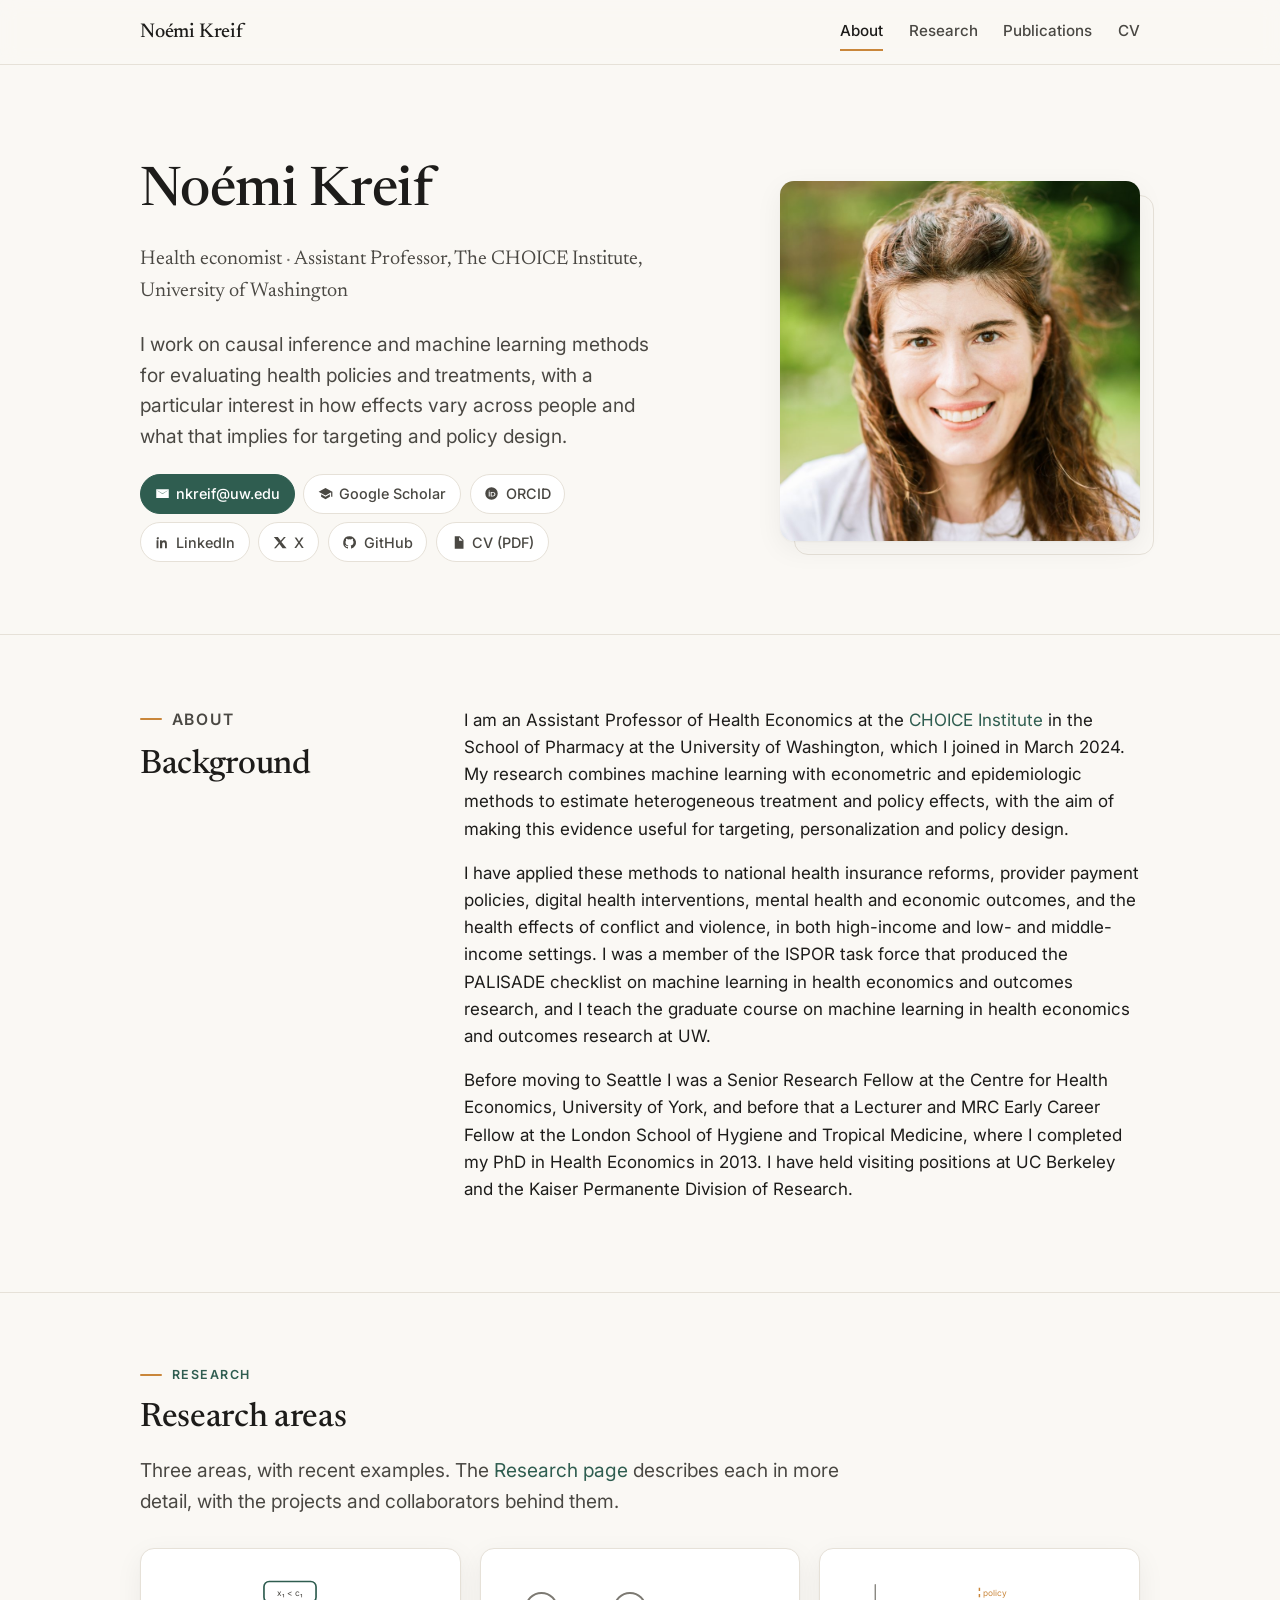
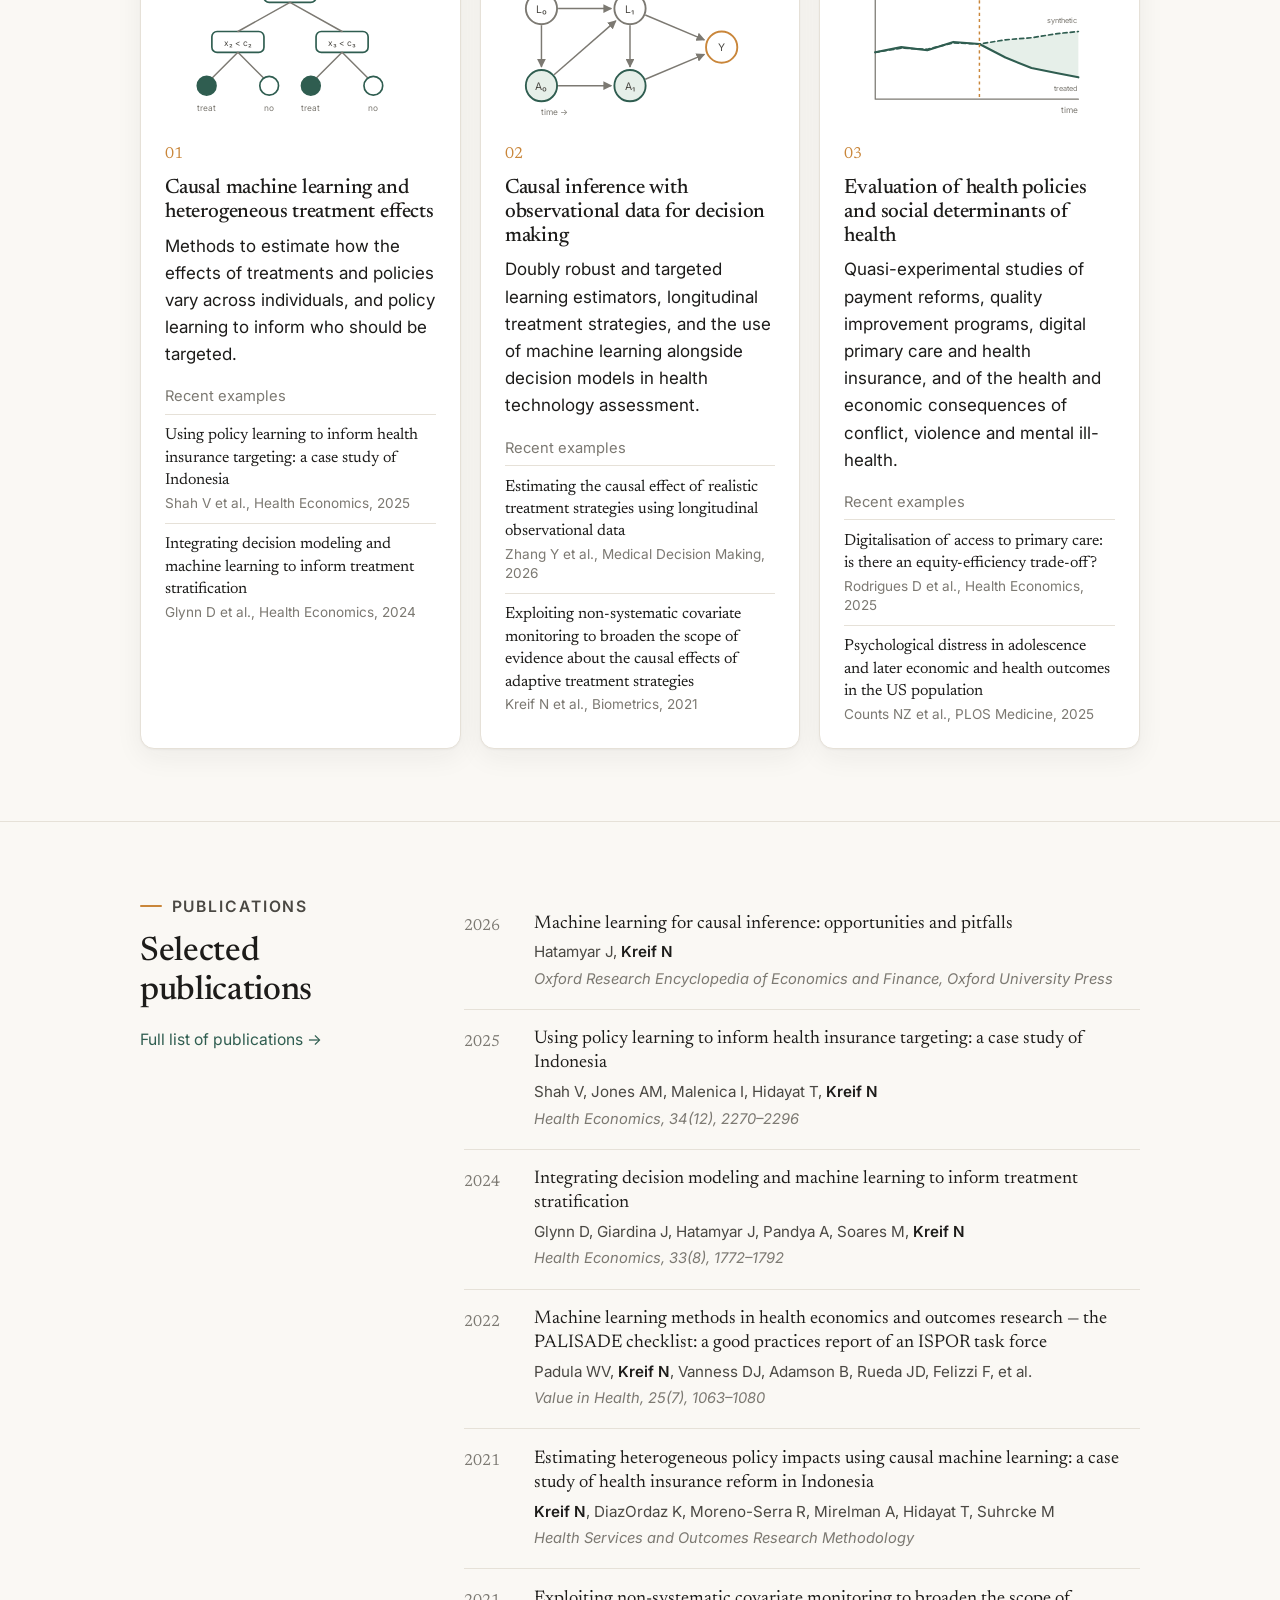
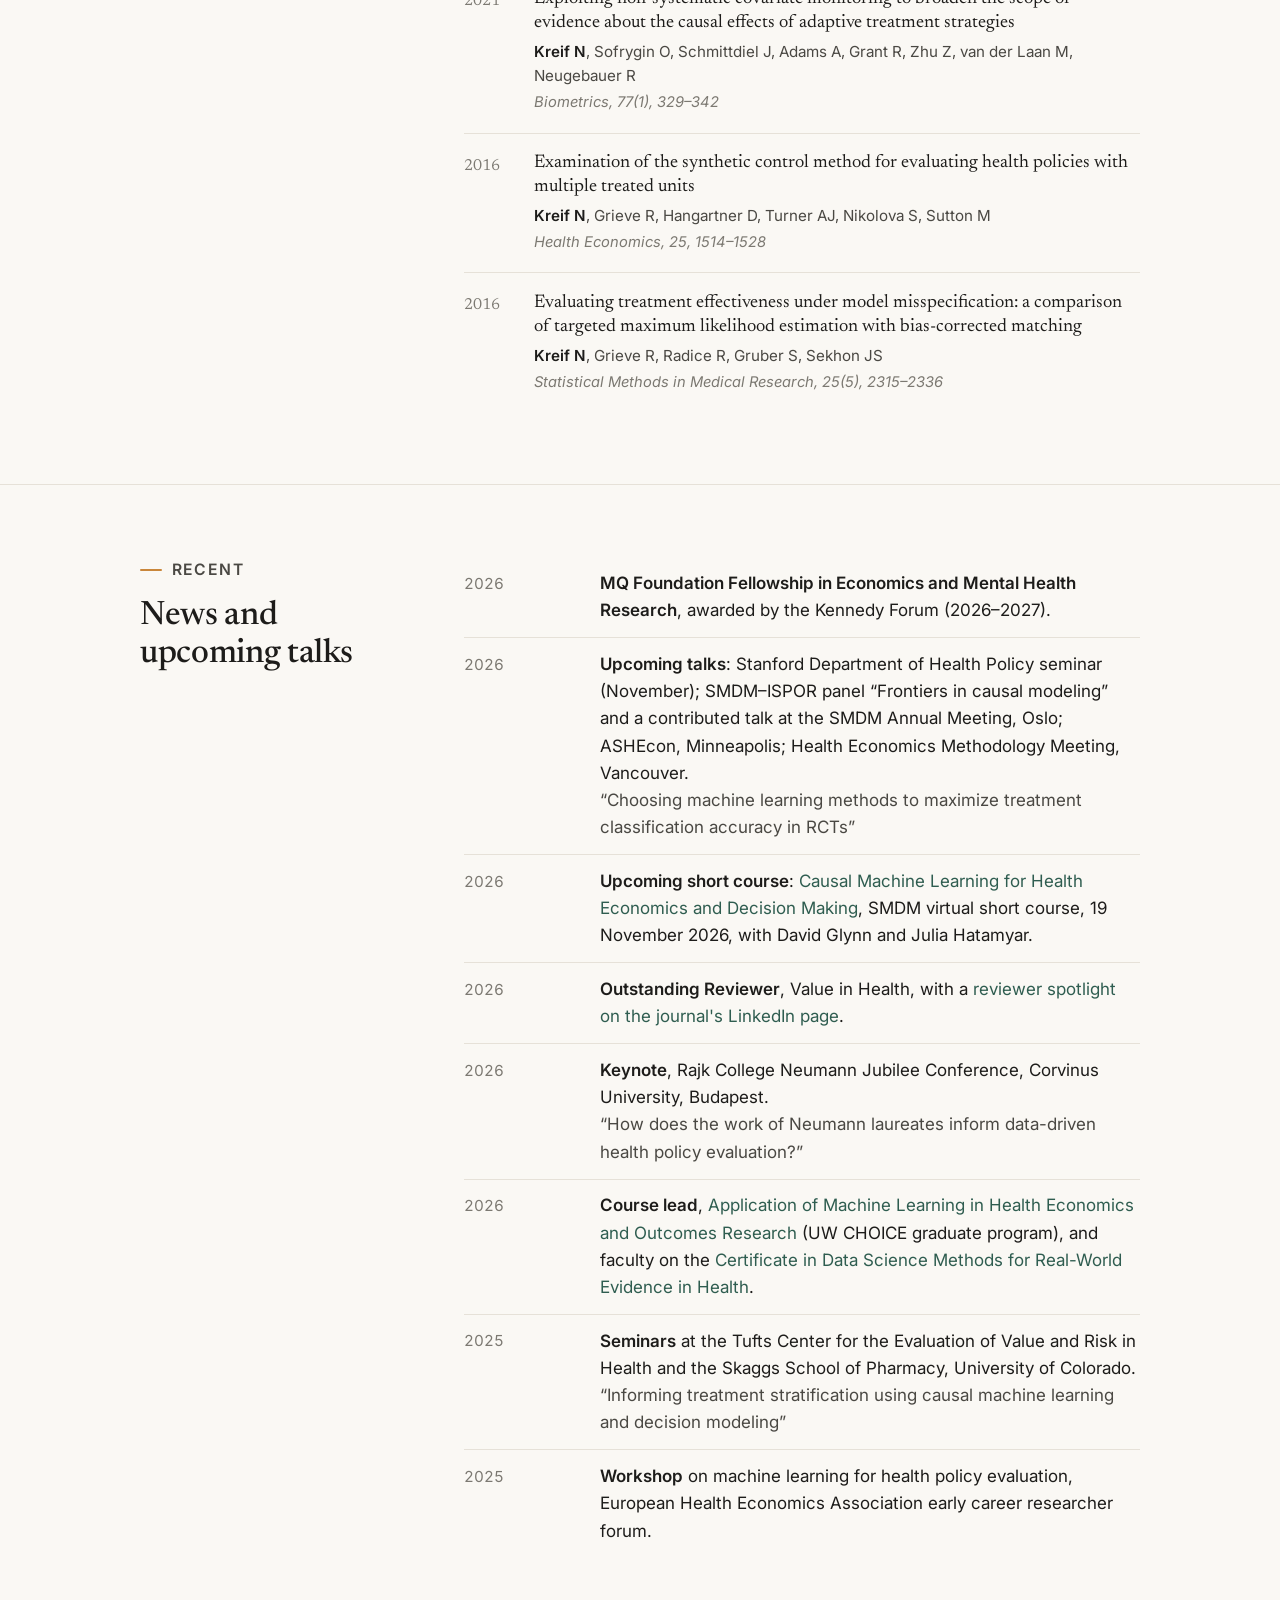
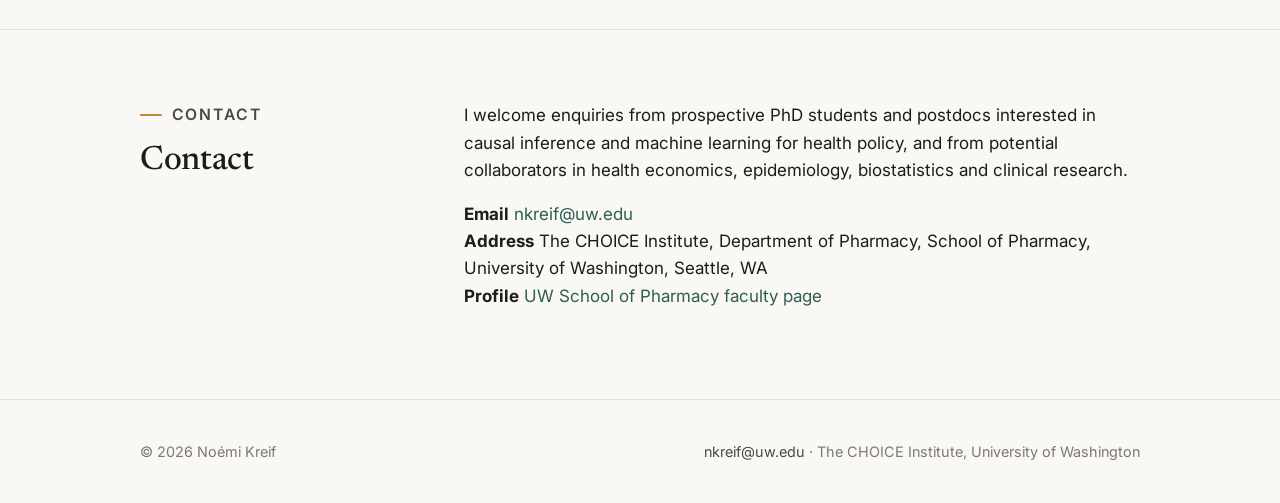
==== commit c984ca1c: "Add inline SVG method sketches to research areas and strands Co-Authored-By: Claude Fable 5.1 <norep" ====
--- a/index.html
+++ b/index.html
@@ -98,6 +98,7 @@
       <p class="lede" style="margin-bottom:2rem;">Three areas, with recent examples. The <a href="research.html">Research page</a> describes each in more detail, with the projects and collaborators behind them.</p>
       <div class="grid cols-3">
         <article class="card">
+          <svg class="sketch" viewBox="0 0 240 150" role="img" aria-label="Sketch of a policy tree assigning treatment by subgroup" xmlns="http://www.w3.org/2000/svg"><rect x="95" y="12" width="50" height="20" rx="5" fill="var(--bg-elev)" stroke="var(--accent)" stroke-width="1.6"/><rect x="45" y="60" width="50" height="20" rx="5" fill="var(--bg-elev)" stroke="var(--accent)" stroke-width="1.6"/><rect x="145" y="60" width="50" height="20" rx="5" fill="var(--bg-elev)" stroke="var(--accent)" stroke-width="1.6"/><path d="M120 32 L70 60 M120 32 L170 60 M70 80 L40 110 M70 80 L100 110 M170 80 L140 110 M170 80 L200 110" stroke="var(--ink-3)" stroke-width="1.4" fill="none" stroke-linecap="round" stroke-linejoin="round"/><circle cx="40" cy="112" r="9" fill="var(--accent)" stroke="var(--accent)" stroke-width="1.6"/><text x="40" y="136" text-anchor="middle" font-size="8" font-family="Inter, system-ui, sans-serif" fill="var(--ink-3)" >treat</text><circle cx="100" cy="112" r="9" fill="var(--bg-elev)" stroke="var(--accent)" stroke-width="1.6"/><text x="100" y="136" text-anchor="middle" font-size="8" font-family="Inter, system-ui, sans-serif" fill="var(--ink-3)" >no</text><circle cx="140" cy="112" r="9" fill="var(--accent)" stroke="var(--accent)" stroke-width="1.6"/><text x="140" y="136" text-anchor="middle" font-size="8" font-family="Inter, system-ui, sans-serif" fill="var(--ink-3)" >treat</text><circle cx="200" cy="112" r="9" fill="var(--bg-elev)" stroke="var(--accent)" stroke-width="1.6"/><text x="200" y="136" text-anchor="middle" font-size="8" font-family="Inter, system-ui, sans-serif" fill="var(--ink-3)" >no</text><text x="120" y="26" text-anchor="middle" font-size="8" font-family="Inter, system-ui, sans-serif" fill="var(--ink-2)" >x&#8321; &lt; c&#8321;</text><text x="70" y="74" text-anchor="middle" font-size="8" font-family="Inter, system-ui, sans-serif" fill="var(--ink-2)" >x&#8322; &lt; c&#8322;</text><text x="170" y="74" text-anchor="middle" font-size="8" font-family="Inter, system-ui, sans-serif" fill="var(--ink-2)" >x&#8323; &lt; c&#8323;</text></svg>
           <span class="num">01</span>
           <h3>Causal machine learning and heterogeneous treatment effects</h3>
           <p>Methods to estimate how the effects of treatments and policies vary across individuals, and policy learning to inform who should be targeted.</p>
@@ -110,6 +111,7 @@
 <!-- pubs:home1:compact:end -->
         </article>
         <article class="card">
+          <svg class="sketch" viewBox="0 0 240 150" role="img" aria-label="Sketch of a causal diagram with time-varying treatment and confounders" xmlns="http://www.w3.org/2000/svg"><defs><marker id="ah-dag" viewBox="0 0 10 10" refX="9" refY="5" markerWidth="6" markerHeight="6" orient="auto-start-reverse"><path d="M0 0 L10 5 L0 10 z" fill="var(--ink-3)"/></marker></defs><line x1="35.0" y1="54.0" x2="35.0" y2="94.0" stroke="var(--ink-3)" stroke-width="1.4" marker-end="url(#ah-dag)"/><line x1="51.0" y1="38.0" x2="102.0" y2="38.0" stroke="var(--ink-3)" stroke-width="1.4" marker-end="url(#ah-dag)"/><line x1="47.1" y1="101.5" x2="106.4" y2="49.8" stroke="var(--ink-3)" stroke-width="1.4" marker-end="url(#ah-dag)"/><line x1="120.0" y1="54.0" x2="120.0" y2="94.0" stroke="var(--ink-3)" stroke-width="1.4" marker-end="url(#ah-dag)"/><line x1="51.0" y1="112.0" x2="102.0" y2="112.0" stroke="var(--ink-3)" stroke-width="1.4" marker-end="url(#ah-dag)"/><line x1="134.7" y1="105.8" x2="191.4" y2="82.0" stroke="var(--ink-3)" stroke-width="1.4" marker-end="url(#ah-dag)"/><line x1="134.7" y1="44.2" x2="191.4" y2="68.0" stroke="var(--ink-3)" stroke-width="1.4" marker-end="url(#ah-dag)"/><circle cx="35" cy="38" r="15" fill="var(--bg-elev)" stroke="var(--ink-3)" stroke-width="1.8"/><text x="35" y="42" text-anchor="middle" font-size="10" font-family="Inter, system-ui, sans-serif" fill="var(--ink-2)" >L&#8320;</text><circle cx="35" cy="112" r="15" fill="var(--accent-soft)" stroke="var(--accent)" stroke-width="1.8"/><text x="35" y="116" text-anchor="middle" font-size="10" font-family="Inter, system-ui, sans-serif" fill="var(--ink-2)" >A&#8320;</text><circle cx="120" cy="38" r="15" fill="var(--bg-elev)" stroke="var(--ink-3)" stroke-width="1.8"/><text x="120" y="42" text-anchor="middle" font-size="10" font-family="Inter, system-ui, sans-serif" fill="var(--ink-2)" >L&#8321;</text><circle cx="120" cy="112" r="15" fill="var(--accent-soft)" stroke="var(--accent)" stroke-width="1.8"/><text x="120" y="116" text-anchor="middle" font-size="10" font-family="Inter, system-ui, sans-serif" fill="var(--ink-2)" >A&#8321;</text><circle cx="208" cy="75" r="15" fill="var(--bg-elev)" stroke="var(--highlight)" stroke-width="1.8"/><text x="208" y="79" text-anchor="middle" font-size="10" font-family="Inter, system-ui, sans-serif" fill="var(--ink-2)" >Y</text><text x="35" y="140" text-anchor="start" font-size="8" font-family="Inter, system-ui, sans-serif" fill="var(--ink-3)" >time &#8594;</text></svg>
           <span class="num">02</span>
           <h3>Causal inference with observational data for decision making</h3>
           <p>Doubly robust and targeted learning estimators, longitudinal treatment strategies, and the use of machine learning alongside decision models in health technology assessment.</p>
@@ -122,6 +124,7 @@
 <!-- pubs:home2:compact:end -->
         </article>
         <article class="card">
+          <svg class="sketch" viewBox="0 0 240 150" role="img" aria-label="Sketch of a synthetic control comparison before and after a policy" xmlns="http://www.w3.org/2000/svg"><path d="M30 15 L30 125 L225 125" stroke="var(--ink-3)" stroke-width="1.2" fill="none" stroke-linecap="round" stroke-linejoin="round"/><polygon points="130,72 155,85 180,95 205,100 225,104 225,60 205,62 180,66 155,68 130,72" fill="var(--accent-soft)"/><polyline points="30,80 55,76 80,77 105,71 130,72 155,68 180,66 205,62 225,60" stroke="var(--accent)" stroke-width="1.6" stroke-dasharray="4 3" fill="none" stroke-linecap="round" stroke-linejoin="round"/><polyline points="30,80 55,75 80,78 105,70 130,72 155,85 180,95 205,100 225,104" stroke="var(--accent)" stroke-width="2" fill="none" stroke-linecap="round" stroke-linejoin="round"/><line x1="130" y1="18" x2="130" y2="125" stroke="var(--highlight)" stroke-width="1.4" stroke-dasharray="3 3"/><text x="133" y="26" text-anchor="start" font-size="8" font-family="Inter, system-ui, sans-serif" fill="var(--highlight)" >policy</text><text x="224" y="52" text-anchor="end" font-size="7" font-family="Inter, system-ui, sans-serif" fill="var(--ink-3)" >synthetic</text><text x="224" y="117" text-anchor="end" font-size="7" font-family="Inter, system-ui, sans-serif" fill="var(--ink-3)" >treated</text><text x="225" y="138" text-anchor="end" font-size="8" font-family="Inter, system-ui, sans-serif" fill="var(--ink-3)" >time</text></svg>
           <span class="num">03</span>
           <h3>Evaluation of health policies and social determinants of health</h3>
           <p>Quasi-experimental studies of payment reforms, quality improvement programs, digital primary care and health insurance, and of the health and economic consequences of conflict, violence and mental ill-health.</p>
--- a/assets/style.css
+++ b/assets/style.css
@@ -271,3 +271,11 @@
 .examples a { color: var(--ink); font-family: var(--serif); font-size: 1rem; }
 .examples a:hover { color: var(--accent); }
 .examples .cite { display: block; color: var(--ink-3); font-size: .85rem; margin-top: .15rem; }
+
+/* ------------------------------------------------------------------
+   Method sketches (inline SVG)
+------------------------------------------------------------------ */
+.sketch { display: block; width: 100%; height: auto; }
+.card .sketch { max-width: 250px; margin: -.25rem 0 1rem; }
+.side .sketch { max-width: 230px; margin-top: 1.1rem; }
+.sketch text { font-family: var(--sans); }
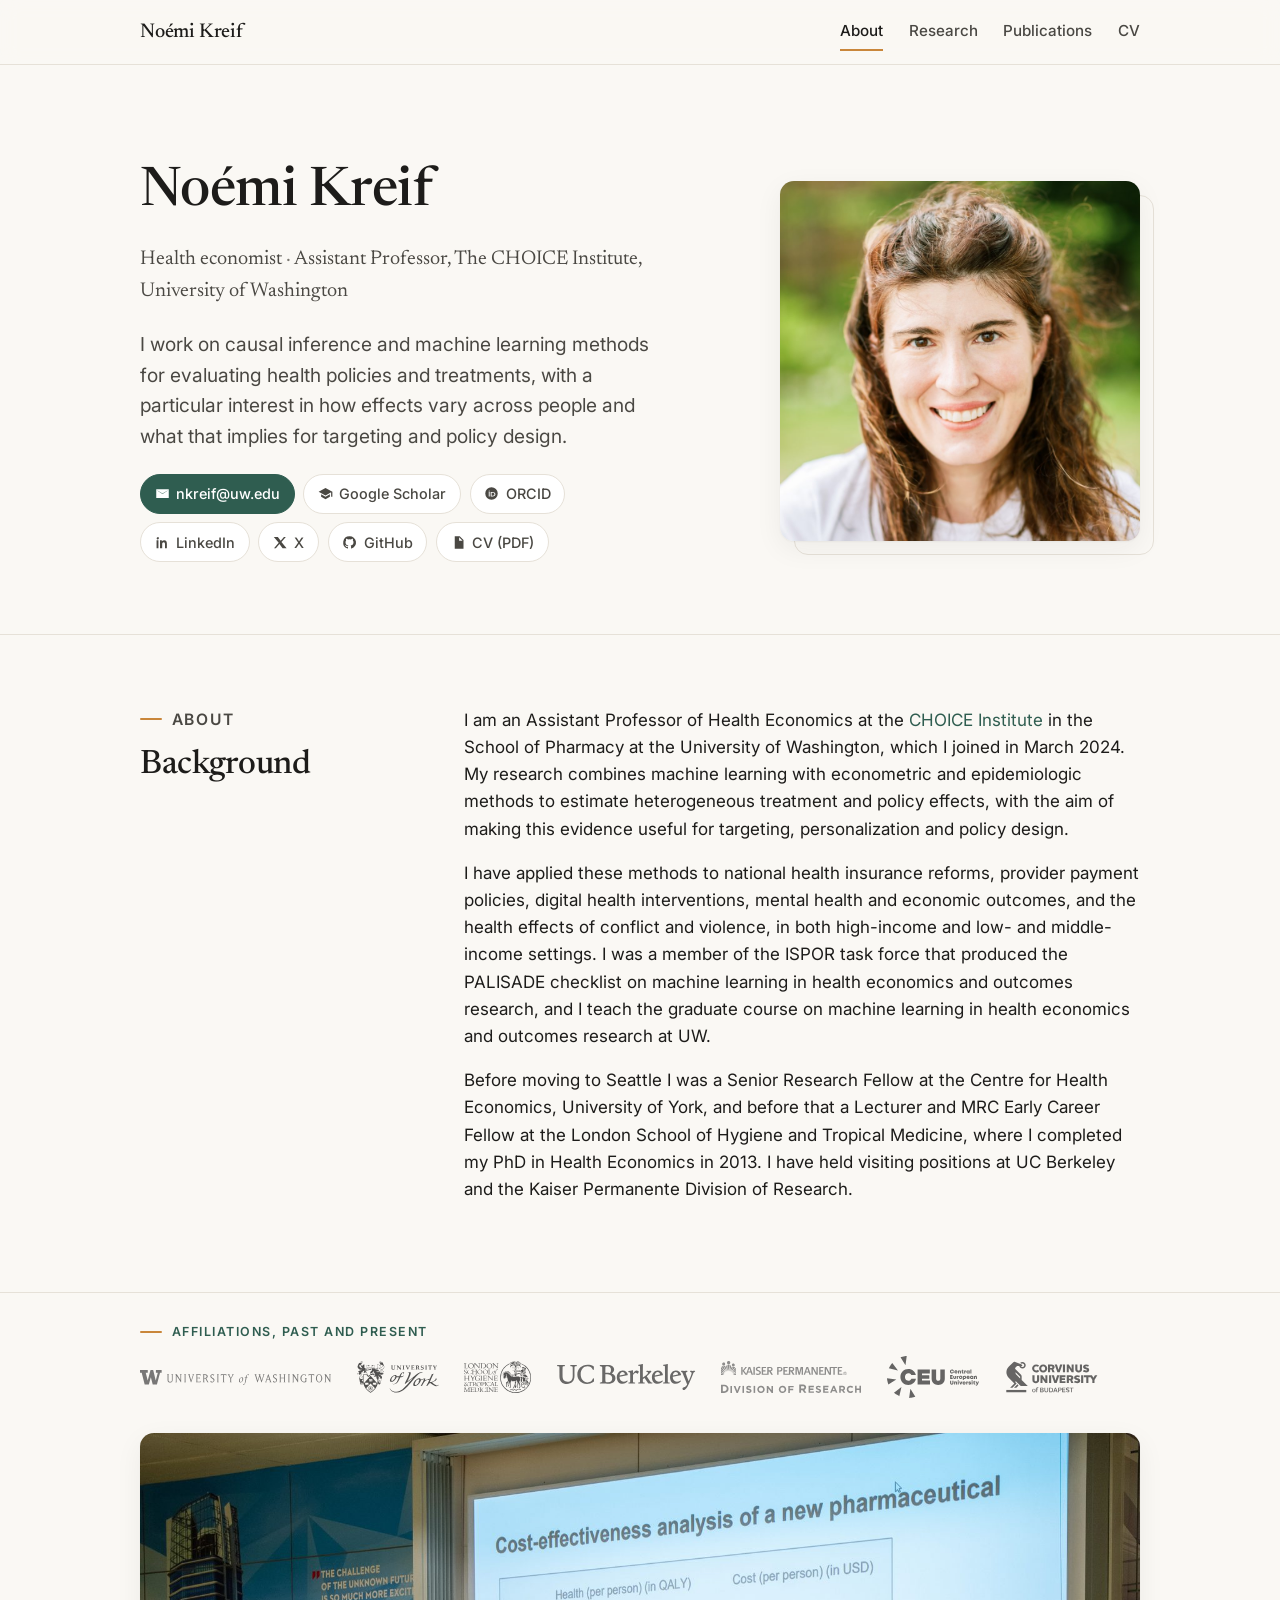
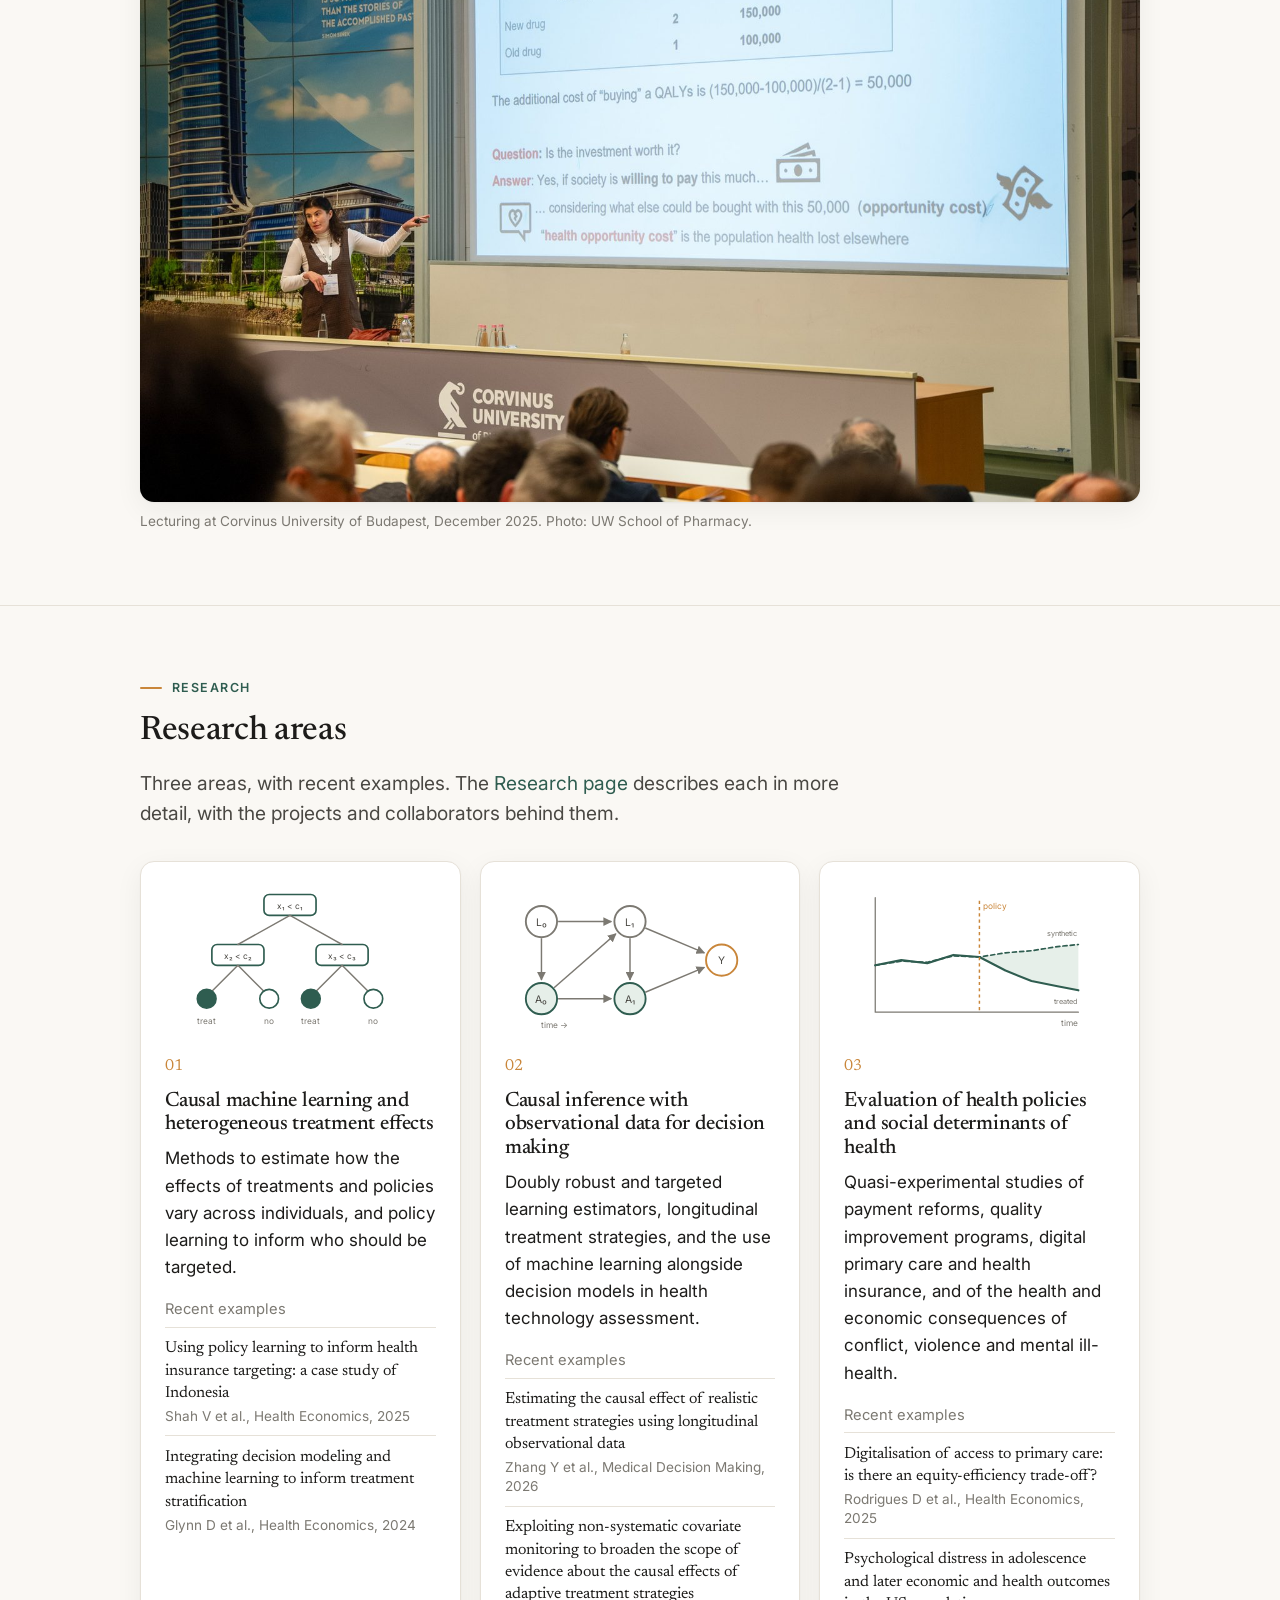
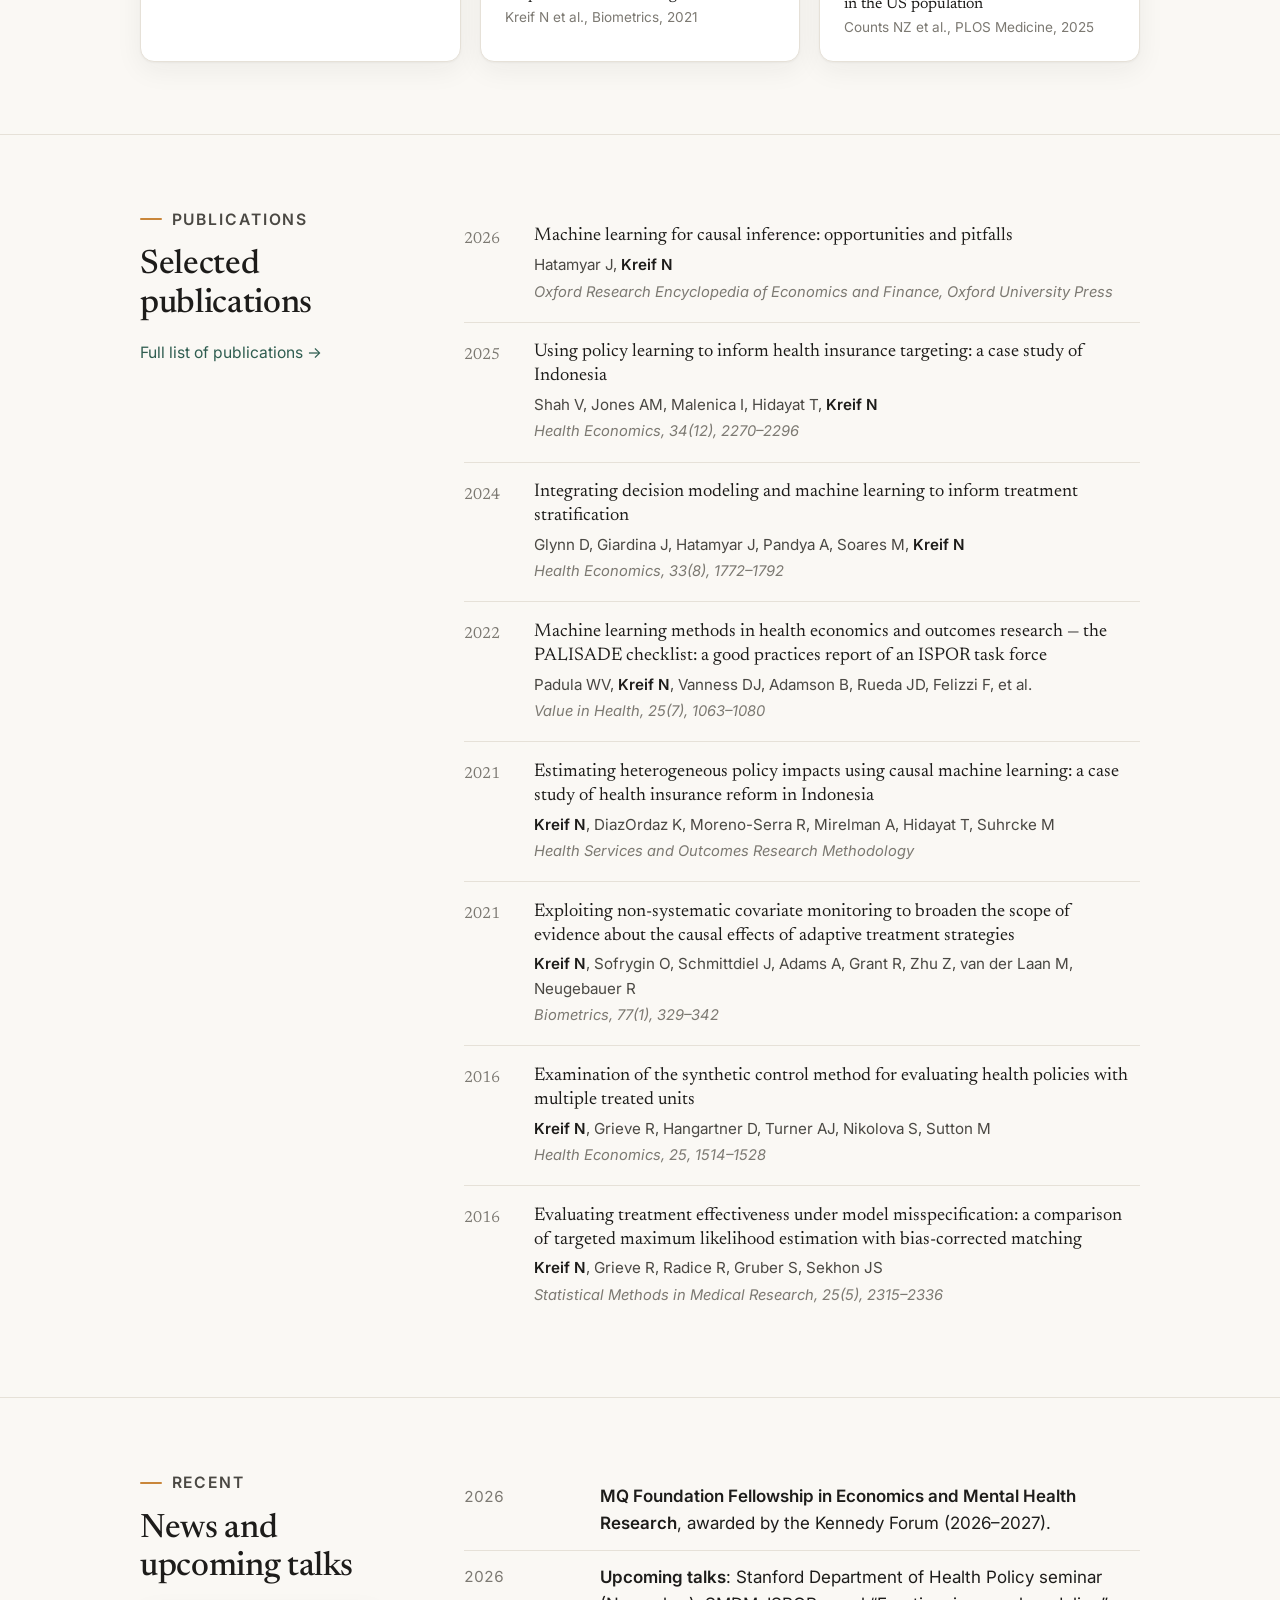
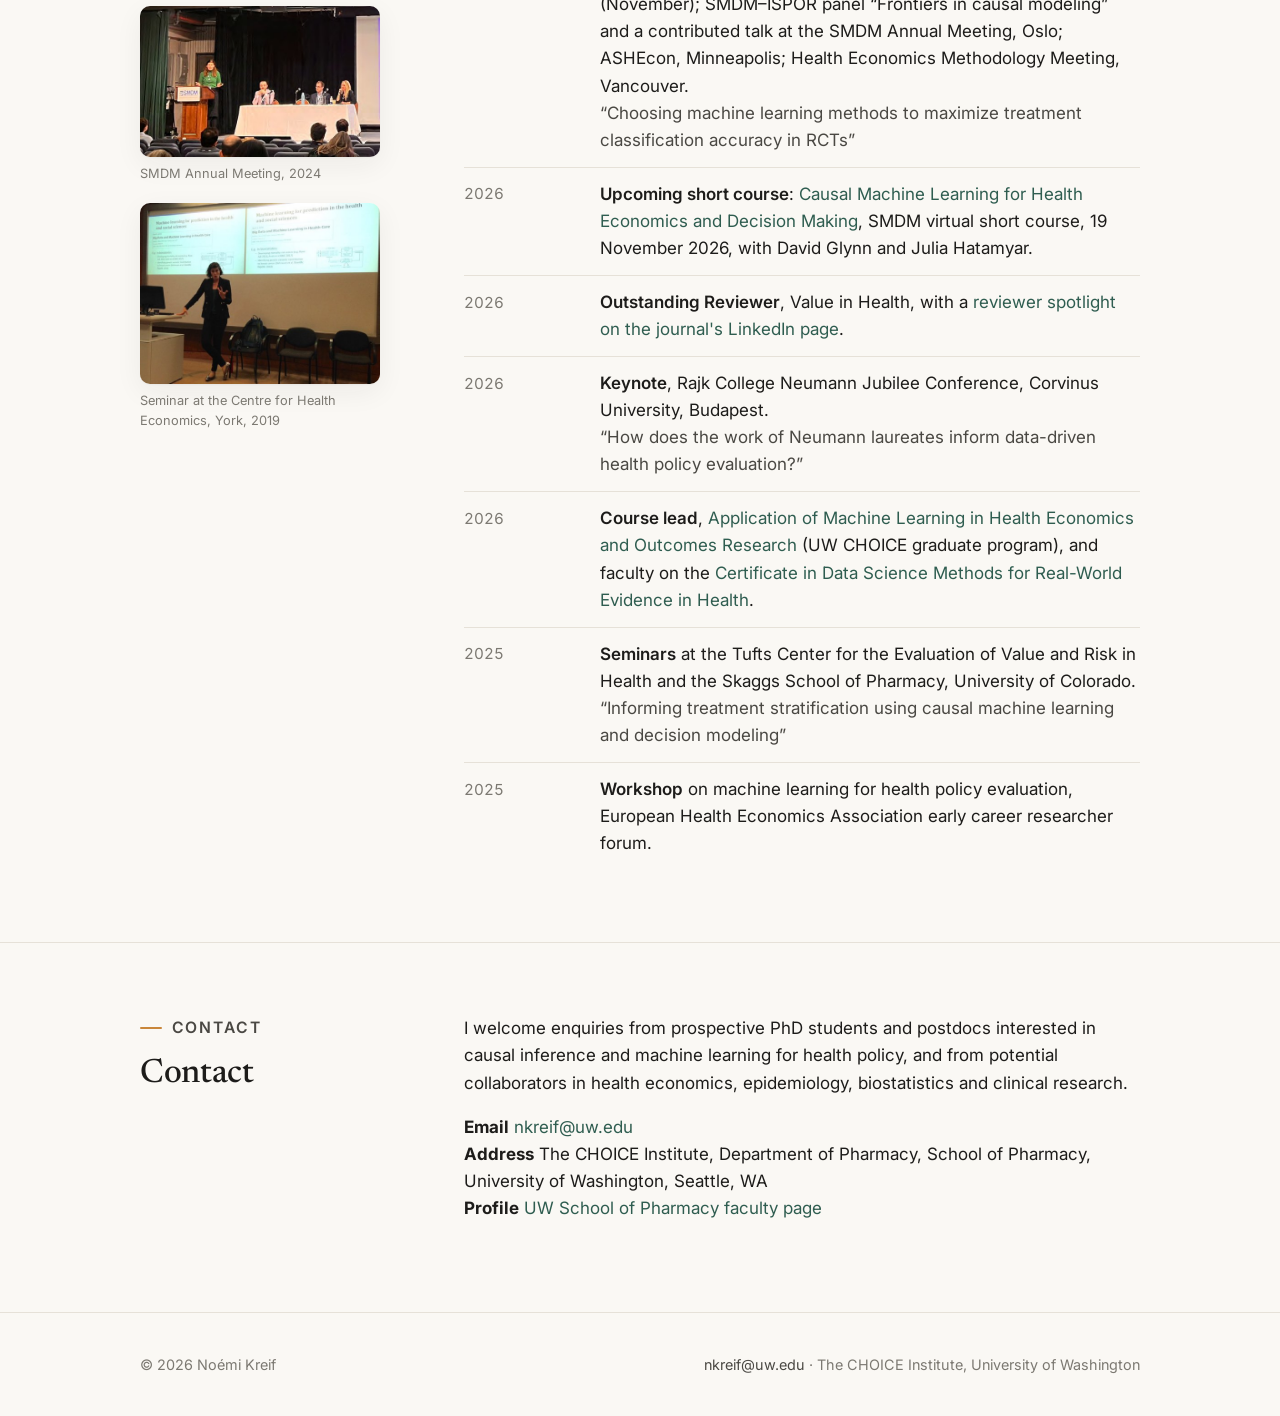
==== commit 2b821934: "Add affiliations logo strip and photos to the home page Photos from UW School of Pharmacy and CHE Yo" ====
--- a/index.html
+++ b/index.html
@@ -87,6 +87,32 @@
         <p>I have applied these methods to national health insurance reforms, provider payment policies, digital health interventions, mental health and economic outcomes, and the health effects of conflict and violence, in both high-income and low- and middle-income settings. I was a member of the ISPOR task force that produced the PALISADE checklist on machine learning in health economics and outcomes research, and I teach the graduate course on machine learning in health economics and outcomes research at UW.</p>
         <p>Before moving to Seattle I was a Senior Research Fellow at the Centre for Health Economics, University of York, and before that a Lecturer and MRC Early Career Fellow at the London School of Hygiene and Tropical Medicine, where I completed my PhD in Health Economics in 2013. I have held visiting positions at UC Berkeley and the Kaiser Permanente Division of Research.</p>
       </div>
+    </div>
+  </section>
+
+  <!-- Affiliations --------------------------------------------------------->
+  <section id="affiliations" class="slim">
+    <div class="wrap">
+      <p class="eyebrow">Affiliations, past and present</p>
+      <ul class="logos" aria-label="Institutions">
+        <li><img src="assets/logos/uw.svg" alt="University of Washington" class="logo-uw"></li>
+        <li><img src="assets/logos/york.svg" alt="University of York"></li>
+        <li><img src="assets/logos/lshtm.svg" alt="London School of Hygiene and Tropical Medicine"></li>
+        <li><img src="assets/logos/berkeley.svg" alt="University of California, Berkeley" class="logo-berkeley"></li>
+        <li><img src="assets/logos/kaiser.svg" alt="Kaiser Permanente Division of Research"></li>
+        <li><img src="assets/logos/ceu.svg" alt="Central European University" class="logo-ceu"></li>
+        <li><img src="assets/logos/corvinus.svg" alt="Corvinus University of Budapest"></li>
+      </ul>
+    </div>
+  </section>
+
+  <!-- Photo ----------------------------------------------------------------->
+  <section class="photo-band">
+    <div class="wrap">
+      <figure class="photo-wide">
+        <img src="assets/photos/corvinus-2025.jpg" alt="Noémi Kreif presenting a lecture on cost-effectiveness analysis at Corvinus University" width="1600" height="1069" loading="lazy">
+        <figcaption>Lecturing at Corvinus University of Budapest, December 2025. Photo: UW School of Pharmacy.</figcaption>
+      </figure>
     </div>
   </section>
 
@@ -227,6 +253,14 @@
       <div class="side">
         <p class="eyebrow">Recent</p>
         <h2>News and upcoming talks</h2>
+        <figure class="photo-small">
+          <img src="assets/photos/smdm-2024.jpg" alt="Noémi Kreif speaking at a lectern at the SMDM Annual Meeting" width="574" height="362" loading="lazy">
+          <figcaption>SMDM Annual Meeting, 2024</figcaption>
+        </figure>
+        <figure class="photo-small">
+          <img src="assets/photos/york-2019.jpg" alt="Noémi Kreif giving a seminar on machine learning for causal inference" width="528" height="398" loading="lazy">
+          <figcaption>Seminar at the Centre for Health Economics, York, 2019</figcaption>
+        </figure>
       </div>
       <ul class="timeline">
         <li><span class="when">2026</span><p class="what"><b>MQ Foundation Fellowship in Economics and Mental Health Research</b>, awarded by the Kennedy Forum (2026–2027).</p></li>
--- a/assets/style.css
+++ b/assets/style.css
@@ -279,3 +279,35 @@
 .card .sketch { max-width: 250px; margin: -.25rem 0 1rem; }
 .side .sketch { max-width: 230px; margin-top: 1.1rem; }
 .sketch text { font-family: var(--sans); }
+
+/* ------------------------------------------------------------------
+   Affiliations strip and photos
+------------------------------------------------------------------ */
+section.slim { padding-block: 1.8rem 2.2rem; }
+.logos {
+  list-style: none; padding: 0; margin: .4rem 0 0;
+  display: flex; flex-wrap: wrap; align-items: center; gap: 1.2rem 1.6rem;
+}
+.logos img {
+  display: block; height: 32px; width: auto; max-width: 180px;
+  filter: var(--logo-filter, grayscale(1)); opacity: .68;
+  transition: opacity .2s, filter .2s;
+}
+.logos li:hover img { opacity: 1; filter: var(--logo-filter-hover, none); }
+.logos .logo-uw { height: 15px; max-width: 200px; }
+.logos .logo-ceu { height: 42px; }
+.logos .logo-berkeley { height: 26px; }
+@media (prefers-color-scheme: dark) {
+  :root:not([data-theme="light"]) { --logo-filter: grayscale(1) invert(1); --logo-filter-hover: grayscale(1) invert(1); }
+}
+:root[data-theme="dark"] { --logo-filter: grayscale(1) invert(1); --logo-filter-hover: grayscale(1) invert(1); }
+
+.photo-band { padding-block: 0 clamp(2.5rem, 6vw, 4.5rem); }
+section + .photo-band { border-top: 0; }
+.photo-band + section { border-top: 1px solid var(--line); }
+figure.photo-wide { margin: 0; }
+figure.photo-wide img { width: 100%; height: auto; border-radius: var(--radius); box-shadow: var(--shadow); }
+figcaption { font-size: .85rem; color: var(--ink-3); margin-top: .6rem; }
+figure.photo-small { margin: 1.2rem 0 0; max-width: 240px; }
+figure.photo-small img { width: 100%; height: auto; border-radius: 10px; box-shadow: var(--shadow); }
+figure.photo-small figcaption { font-size: .8rem; margin-top: .4rem; }
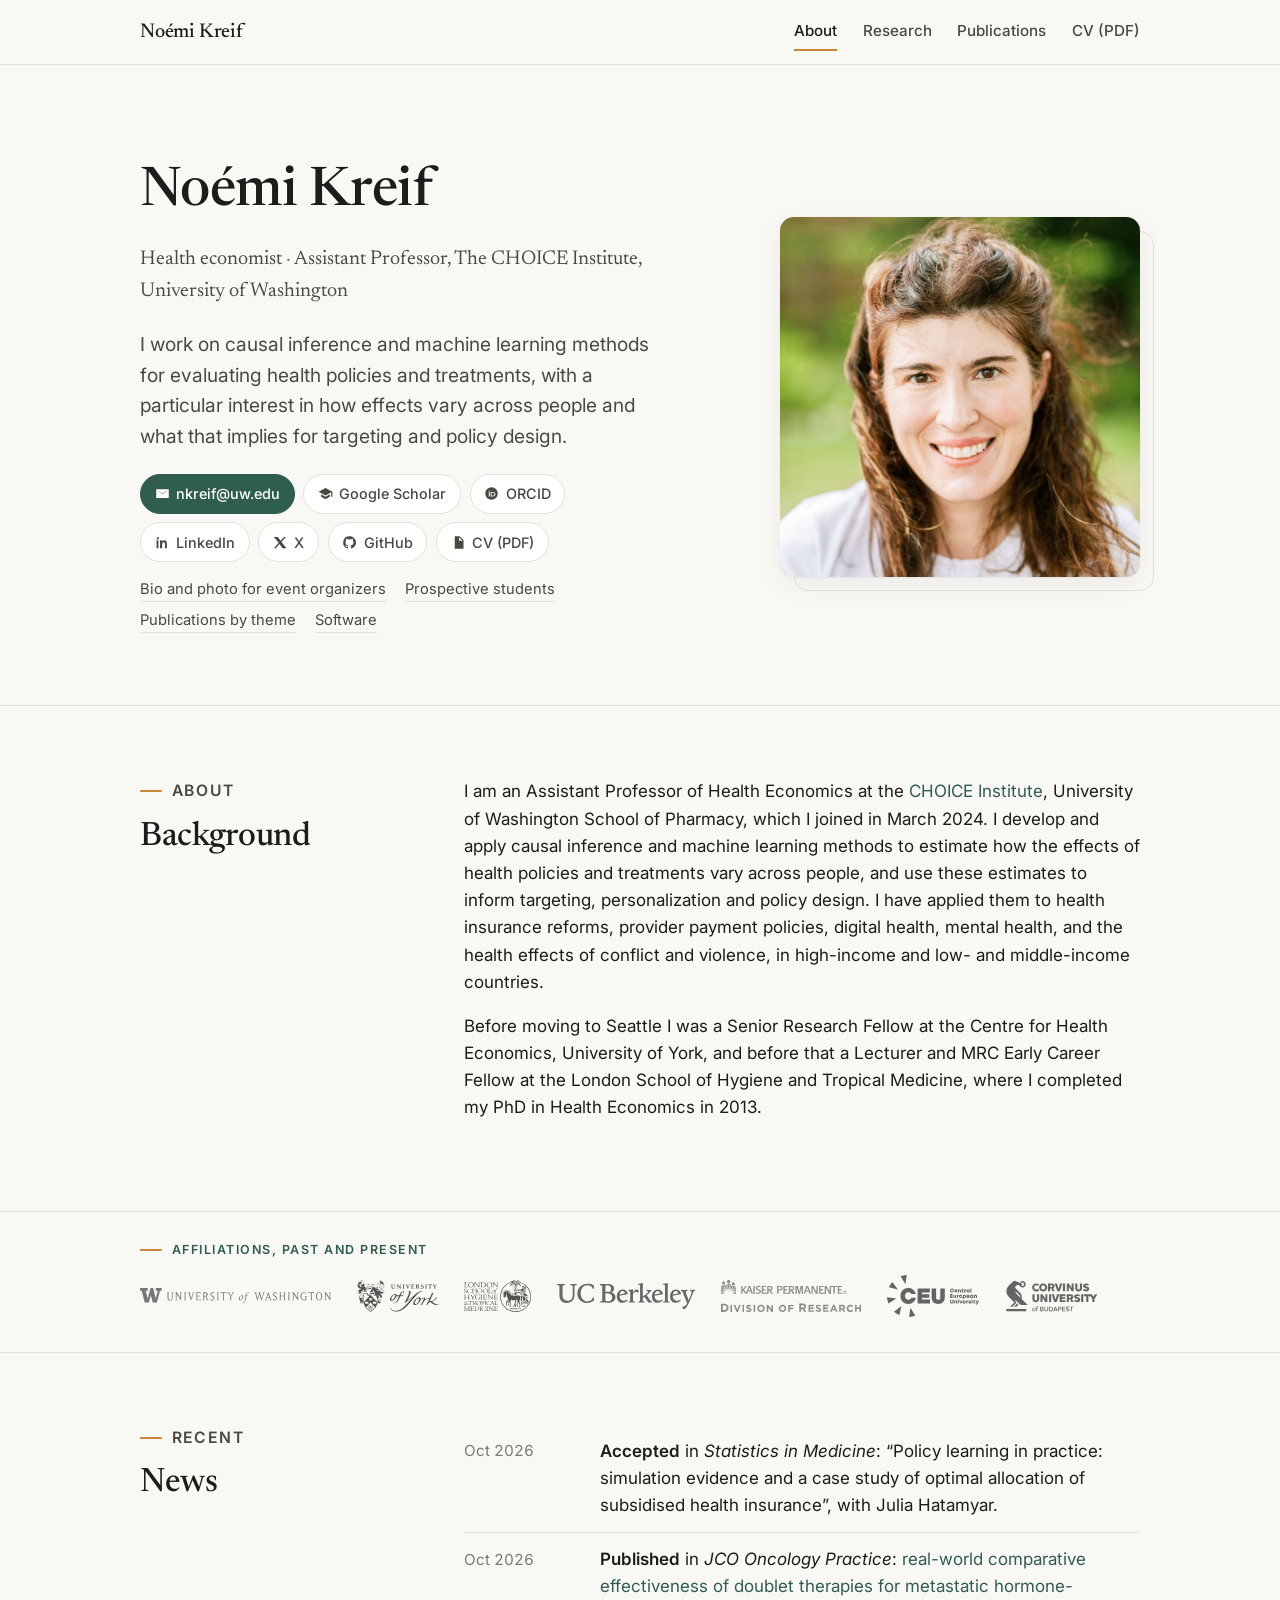
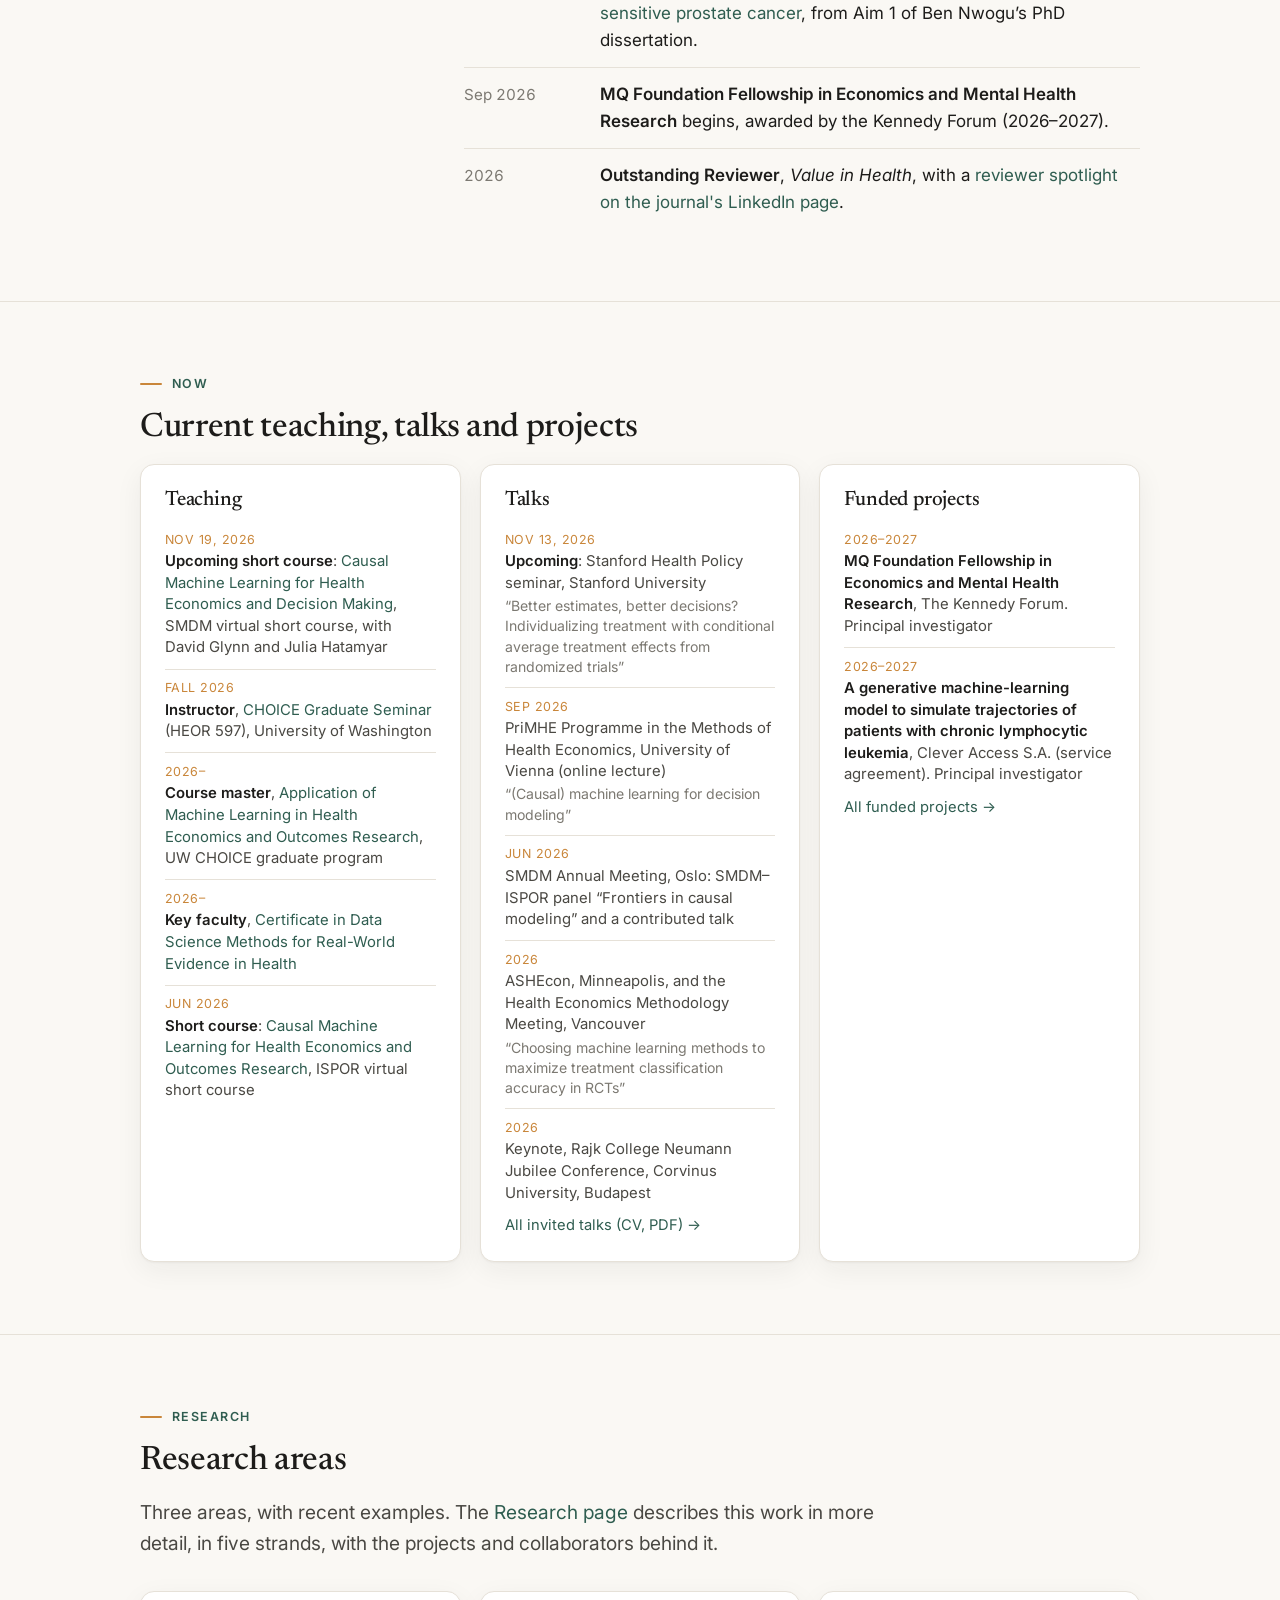
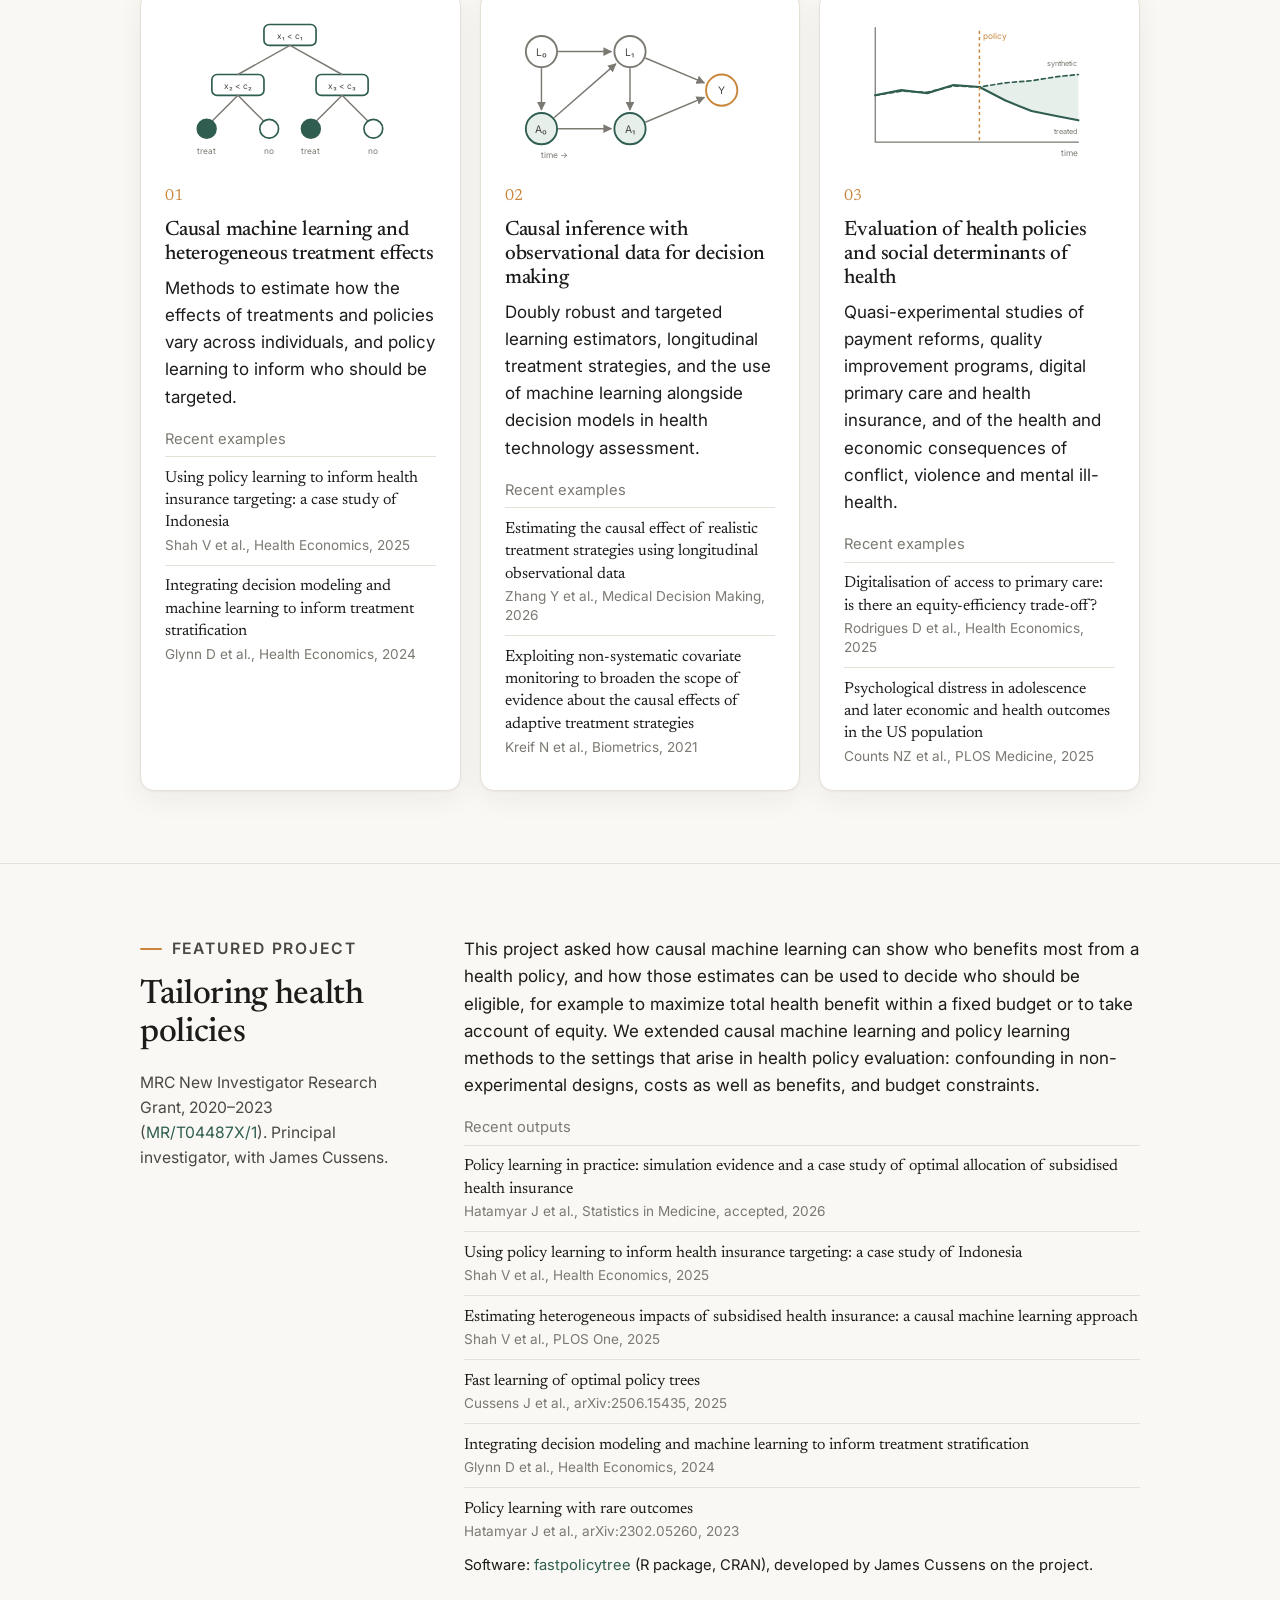
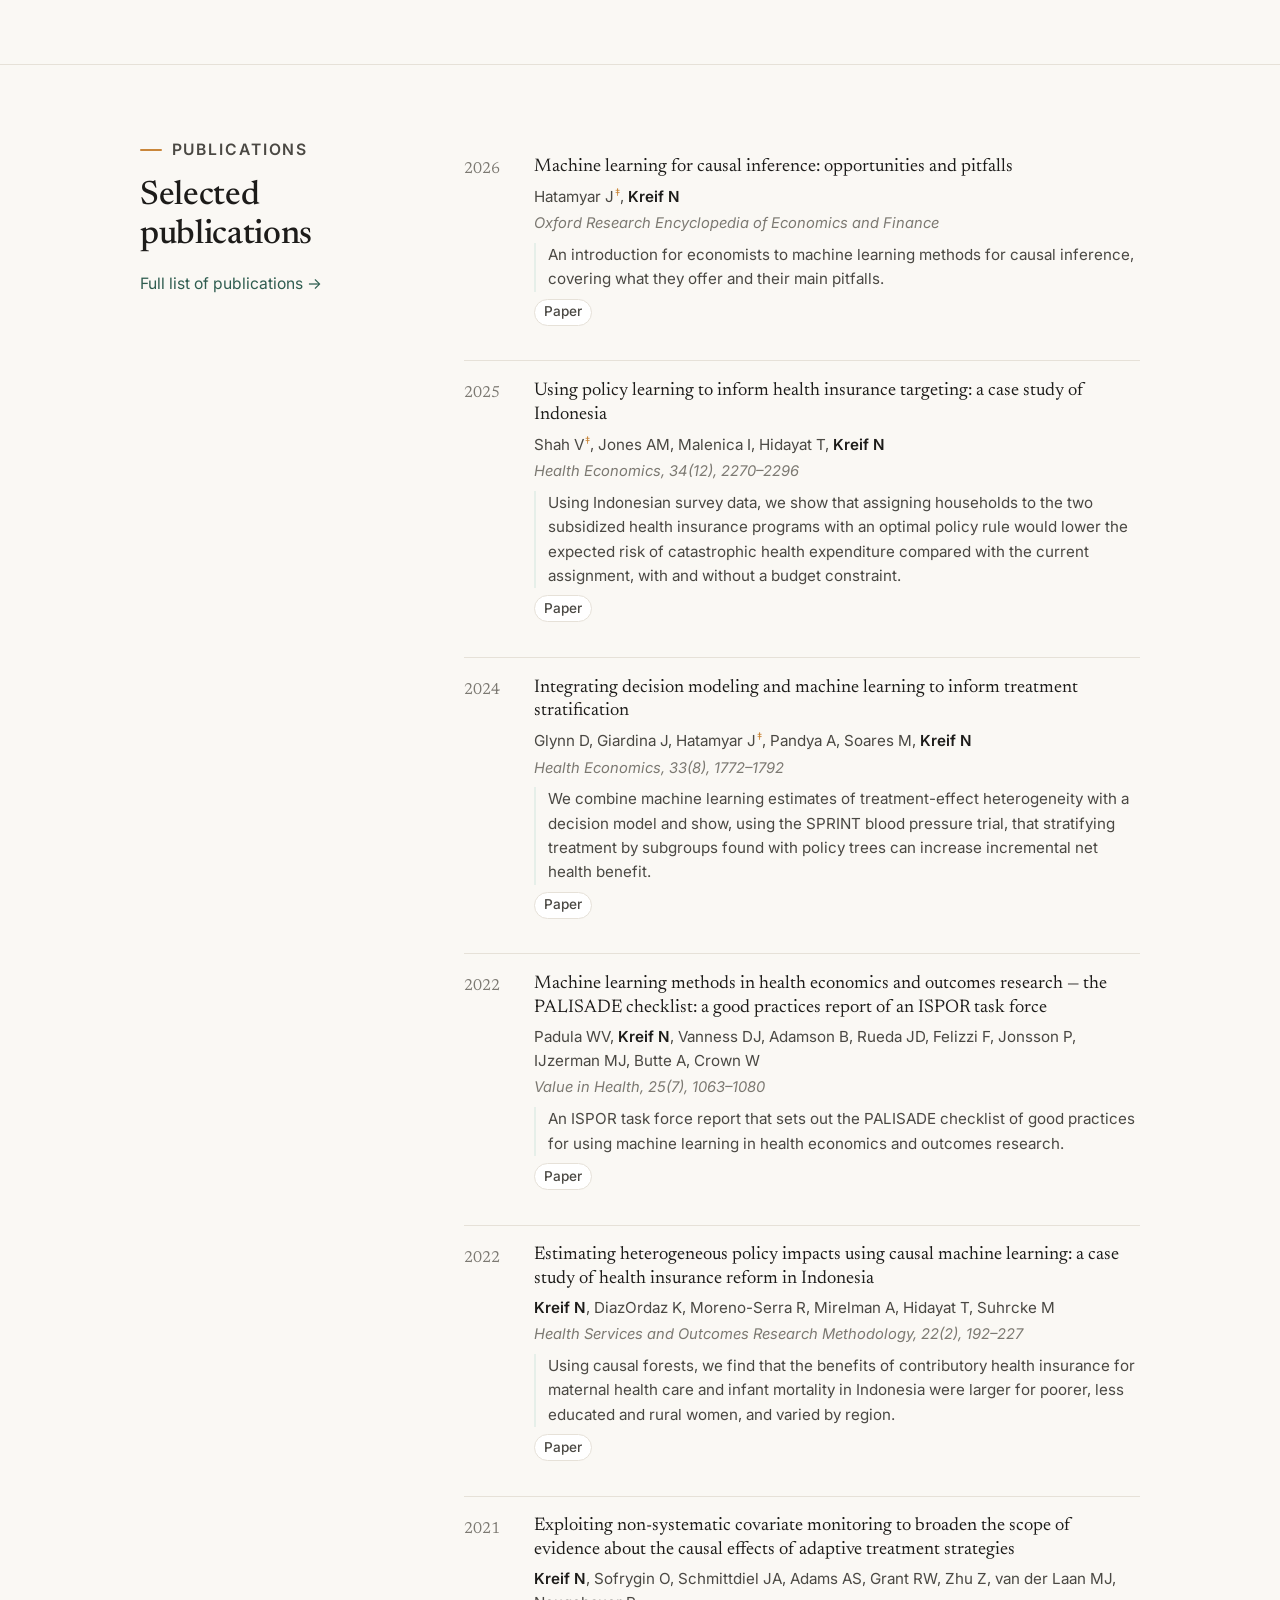
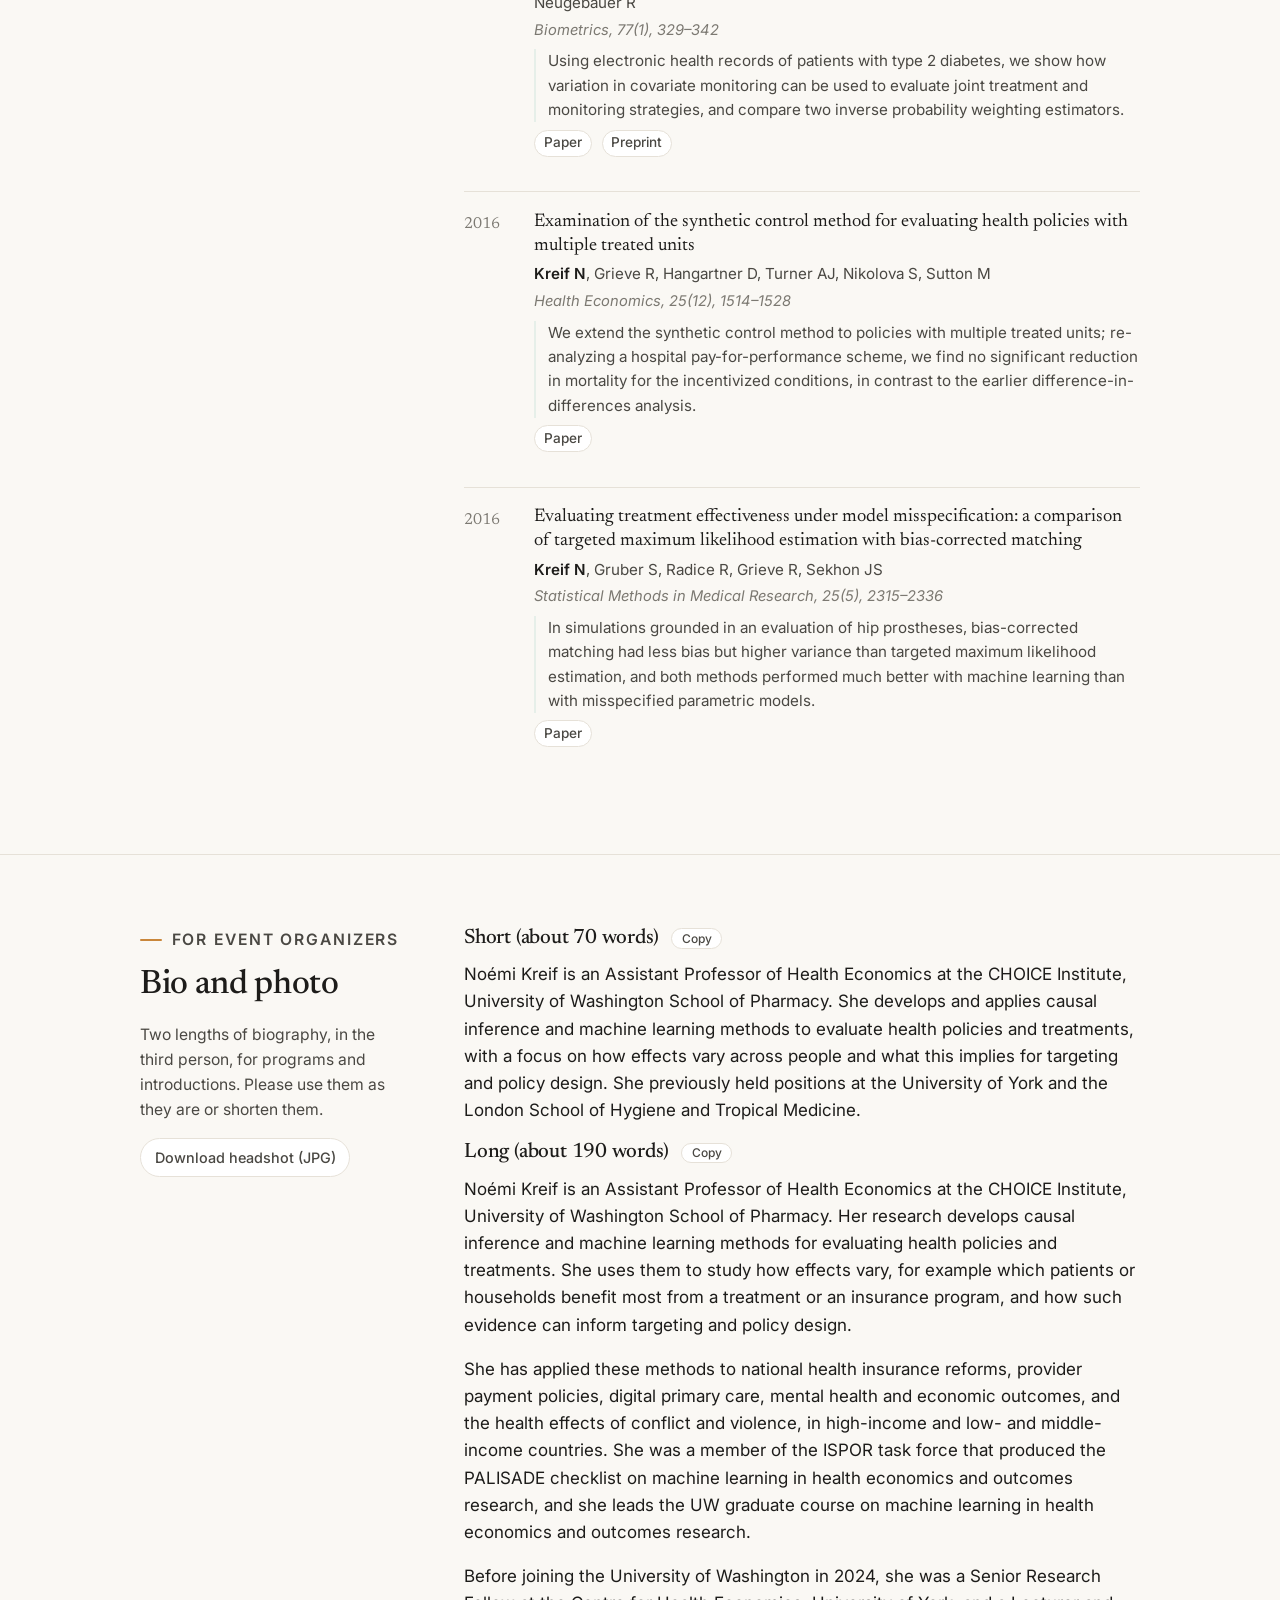
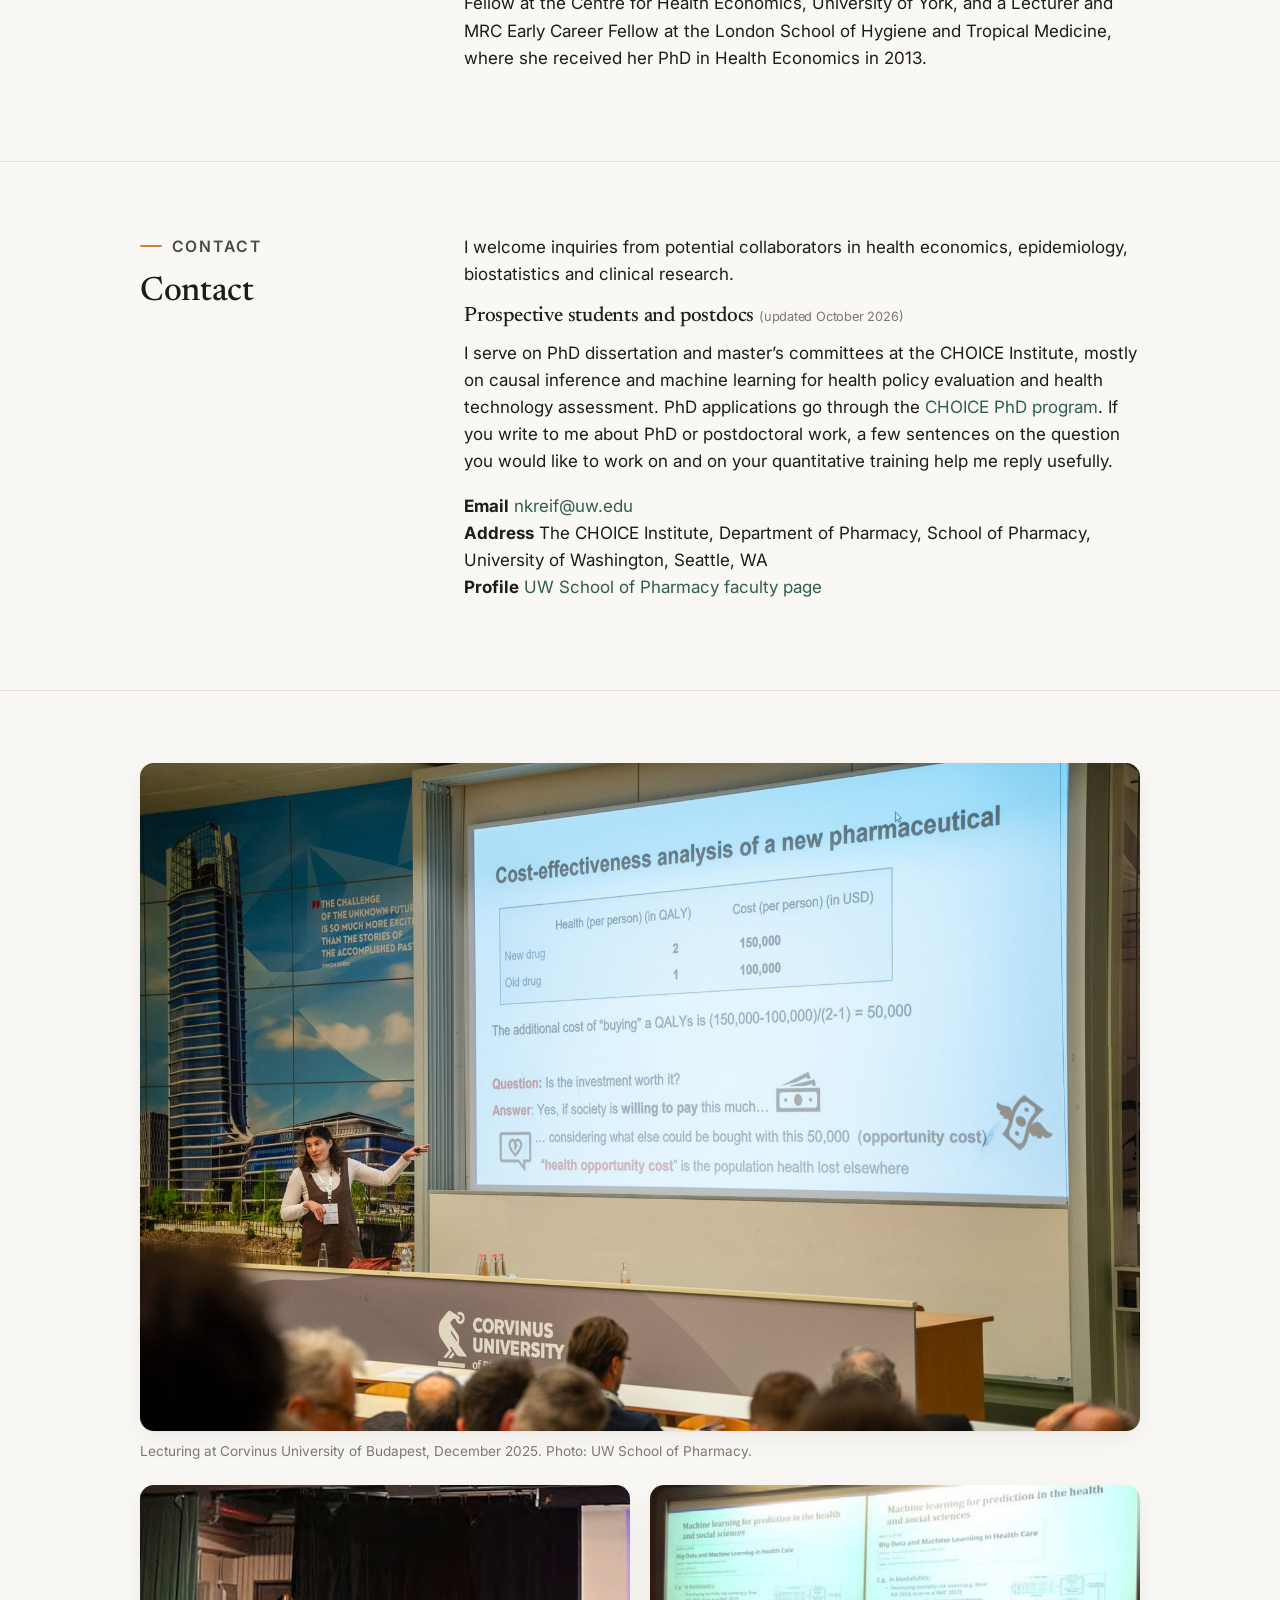
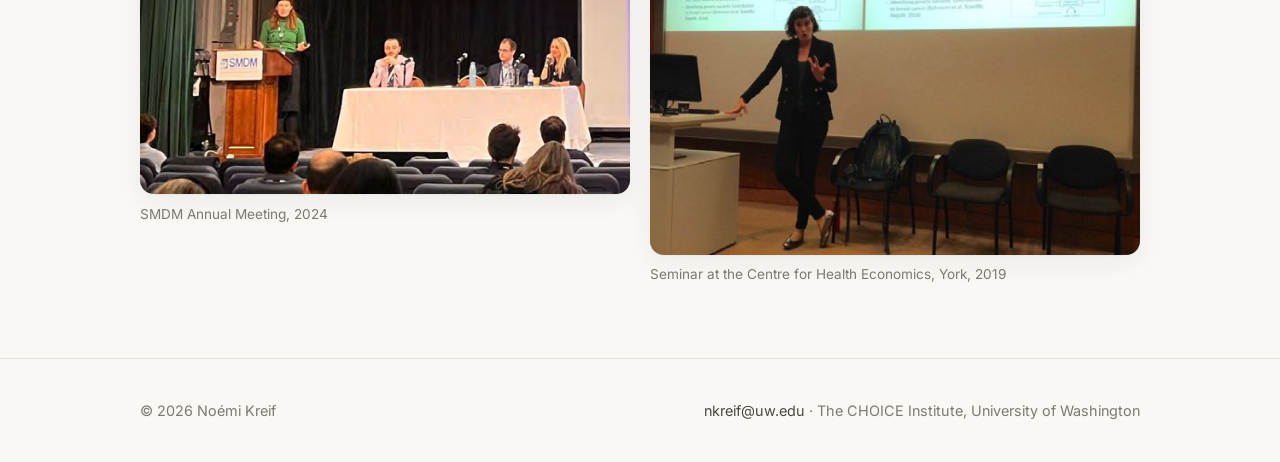
==== commit d24a62c9: "Redesign: one-stop front page, publications from the CV, themes and filters - Front page: short bio," ====
--- a/index.html
+++ b/index.html
@@ -24,13 +24,12 @@
       <a href="index.html" aria-current="page">About</a>
       <a href="research.html">Research</a>
       <a href="publications.html">Publications</a>
-      <a href="cv.html">CV</a>
+      <a href="assets/Kreif_CV.pdf" target="_blank" rel="noopener">CV (PDF)</a>
     </nav>
   </div>
 </header>
 
 <main>
-
   <!-- Hero ---------------------------------------------------------------->
   <section class="hero">
     <div class="wrap">
@@ -68,6 +67,12 @@
             CV (PDF)
           </a>
         </div>
+        <p class="quick-links">
+          <a href="#bio">Bio and photo for event organizers</a>
+          <a href="#students">Prospective students</a>
+          <a href="publications.html#by-theme">Publications by theme</a>
+          <a href="research.html#software">Software</a>
+        </p>
       </div>
       <div class="portrait">
         <img src="assets/headshot.jpg" alt="Portrait of Noémi Kreif" width="900" height="900">
@@ -83,9 +88,8 @@
         <h2>Background</h2>
       </div>
       <div class="prose">
-        <p>I am an Assistant Professor of Health Economics at the <a href="https://sop.washington.edu/choice/" target="_blank" rel="noopener">CHOICE Institute</a> in the School of Pharmacy at the University of Washington, which I joined in March 2024. My research combines machine learning with econometric and epidemiologic methods to estimate heterogeneous treatment and policy effects, with the aim of making this evidence useful for targeting, personalization and policy design.</p>
-        <p>I have applied these methods to national health insurance reforms, provider payment policies, digital health interventions, mental health and economic outcomes, and the health effects of conflict and violence, in both high-income and low- and middle-income settings. I was a member of the ISPOR task force that produced the PALISADE checklist on machine learning in health economics and outcomes research, and I teach the graduate course on machine learning in health economics and outcomes research at UW.</p>
-        <p>Before moving to Seattle I was a Senior Research Fellow at the Centre for Health Economics, University of York, and before that a Lecturer and MRC Early Career Fellow at the London School of Hygiene and Tropical Medicine, where I completed my PhD in Health Economics in 2013. I have held visiting positions at UC Berkeley and the Kaiser Permanente Division of Research.</p>
+        <p>I am an Assistant Professor of Health Economics at the <a href="https://sop.washington.edu/choice/" target="_blank" rel="noopener">CHOICE Institute</a>, University of Washington School of Pharmacy, which I joined in March 2024. I develop and apply causal inference and machine learning methods to estimate how the effects of health policies and treatments vary across people, and use these estimates to inform targeting, personalization and policy design. I have applied them to health insurance reforms, provider payment policies, digital health, mental health, and the health effects of conflict and violence, in high-income and low- and middle-income countries.</p>
+        <p>Before moving to Seattle I was a Senior Research Fellow at the Centre for Health Economics, University of York, and before that a Lecturer and MRC Early Career Fellow at the London School of Hygiene and Tropical Medicine, where I completed my PhD in Health Economics in 2013.</p>
       </div>
     </div>
   </section>
@@ -106,13 +110,58 @@
     </div>
   </section>
 
-  <!-- Photo ----------------------------------------------------------------->
-  <section class="photo-band">
+  <!-- Recent -------------------------------------------------------------->
+  <section id="news">
+    <div class="wrap split">
+      <div class="side">
+        <p class="eyebrow">Recent</p>
+        <h2>News</h2>
+      </div>
+      <ul class="timeline">
+        <li><span class="when">Oct 2026</span><p class="what"><b>Accepted</b> in <i>Statistics in Medicine</i>: “Policy learning in practice: simulation evidence and a case study of optimal allocation of subsidised health insurance”, with Julia Hatamyar.</p></li>
+        <li><span class="when">Oct 2026</span><p class="what"><b>Published</b> in <i>JCO Oncology Practice</i>: <a href="https://doi.org/10.1200/OP-26-00493" target="_blank" rel="noopener">real-world comparative effectiveness of doublet therapies for metastatic hormone-sensitive prostate cancer</a>, from Aim 1 of Ben Nwogu’s PhD dissertation.</p></li>
+        <li><span class="when">Sep 2026</span><p class="what"><b>MQ Foundation Fellowship in Economics and Mental Health Research</b> begins, awarded by the Kennedy Forum (2026–2027).</p></li>
+        <li><span class="when">2026</span><p class="what"><b>Outstanding Reviewer</b>, <i>Value in Health</i>, with a <a href="https://www.linkedin.com/showcase/value-in-health/" target="_blank" rel="noopener">reviewer spotlight on the journal's LinkedIn page</a>.</p></li>
+      </ul>
+    </div>
+  </section>
+
+  <!-- Now: current teaching, talks and funding --------------------------->
+  <section id="now">
     <div class="wrap">
-      <figure class="photo-wide">
-        <img src="assets/photos/corvinus-2025.jpg" alt="Noémi Kreif presenting a lecture on cost-effectiveness analysis at Corvinus University" width="1600" height="1069" loading="lazy">
-        <figcaption>Lecturing at Corvinus University of Budapest, December 2025. Photo: UW School of Pharmacy.</figcaption>
-      </figure>
+      <p class="eyebrow">Now</p>
+      <h2>Current teaching, talks and projects</h2>
+      <div class="grid cols-3 now-grid">
+        <article class="card">
+          <h3>Teaching</h3>
+          <ul class="now-list">
+            <li><span class="when">Nov 19, 2026</span><b>Upcoming short course</b>: <a href="https://smdm.org/civicrm/event/info/?reset=1&amp;id=240" target="_blank" rel="noopener">Causal Machine Learning for Health Economics and Decision Making</a>, SMDM virtual short course, with David Glynn and Julia Hatamyar</li>
+            <li><span class="when">Fall 2026</span><b>Instructor</b>, <a href="https://sop.washington.edu/choice/seminars-events/choice-graduate-seminar/" target="_blank" rel="noopener">CHOICE Graduate Seminar</a> (HEOR 597), University of Washington</li>
+            <li><span class="when">2026&ndash;</span><b>Course master</b>, <a href="https://www.washington.edu/students/crscat/heor.html" target="_blank" rel="noopener">Application of Machine Learning in Health Economics and Outcomes Research</a>, UW CHOICE graduate program</li>
+            <li><span class="when">2026&ndash;</span><b>Key faculty</b>, <a href="https://sop.washington.edu/choice/graduate-education-training-programs/certificate-in-data-science-methods-for-real-world-evidence-in-health/" target="_blank" rel="noopener">Certificate in Data Science Methods for Real-World Evidence in Health</a></li>
+            <li><span class="when">Jun 2026</span><b>Short course</b>: <a href="https://www.ispor.org/conferences-education/event/2026/06/10/default-calendar/june-10-11--causal-machine-learning-for-health-economics-and-outcomes-research---virtual" target="_blank" rel="noopener">Causal Machine Learning for Health Economics and Outcomes Research</a>, ISPOR virtual short course</li>
+          </ul>
+        </article>
+        <article class="card">
+          <h3>Talks</h3>
+          <ul class="now-list">
+            <li><span class="when">Nov 13, 2026</span><b>Upcoming</b>: Stanford Health Policy seminar, Stanford University<span class="org">&ldquo;Better estimates, better decisions? Individualizing treatment with conditional average treatment effects from randomized trials&rdquo;</span></li>
+            <li><span class="when">Sep 2026</span>PriMHE Programme in the Methods of Health Economics, University of Vienna (online lecture)<span class="org">&ldquo;(Causal) machine learning for decision modeling&rdquo;</span></li>
+            <li><span class="when">Jun 2026</span>SMDM Annual Meeting, Oslo: SMDM&ndash;ISPOR panel &ldquo;Frontiers in causal modeling&rdquo; and a contributed talk</li>
+            <li><span class="when">2026</span>ASHEcon, Minneapolis, and the Health Economics Methodology Meeting, Vancouver<span class="org">&ldquo;Choosing machine learning methods to maximize treatment classification accuracy in RCTs&rdquo;</span></li>
+            <li><span class="when">2026</span>Keynote, Rajk College Neumann Jubilee Conference, Corvinus University, Budapest</li>
+          </ul>
+          <p class="small"><a href="assets/Kreif_CV.pdf" target="_blank" rel="noopener">All invited talks (CV, PDF) &rarr;</a></p>
+        </article>
+        <article class="card">
+          <h3>Funded projects</h3>
+          <ul class="now-list">
+            <li><span class="when">2026&ndash;2027</span><b>MQ Foundation Fellowship in Economics and Mental Health Research</b>, The Kennedy Forum. Principal investigator</li>
+            <li><span class="when">2026&ndash;2027</span><b>A generative machine-learning model to simulate trajectories of patients with chronic lymphocytic leukemia</b>, Clever Access S.A. (service agreement). Principal investigator</li>
+          </ul>
+          <p class="small"><a href="research.html#funded-projects">All funded projects &rarr;</a></p>
+        </article>
+      </div>
     </div>
   </section>
 
@@ -121,7 +170,7 @@
     <div class="wrap">
       <p class="eyebrow">Research</p>
       <h2>Research areas</h2>
-      <p class="lede" style="margin-bottom:2rem;">Three areas, with recent examples. The <a href="research.html">Research page</a> describes each in more detail, with the projects and collaborators behind them.</p>
+      <p class="lede" style="margin-bottom:2rem;">Three areas, with recent examples. The <a href="research.html">Research page</a> describes this work in more detail, in five strands, with the projects and collaborators behind it.</p>
       <div class="grid cols-3">
         <article class="card">
           <svg class="sketch" viewBox="0 0 240 150" role="img" aria-label="Sketch of a policy tree assigning treatment by subgroup" xmlns="http://www.w3.org/2000/svg"><rect x="95" y="12" width="50" height="20" rx="5" fill="var(--bg-elev)" stroke="var(--accent)" stroke-width="1.6"/><rect x="45" y="60" width="50" height="20" rx="5" fill="var(--bg-elev)" stroke="var(--accent)" stroke-width="1.6"/><rect x="145" y="60" width="50" height="20" rx="5" fill="var(--bg-elev)" stroke="var(--accent)" stroke-width="1.6"/><path d="M120 32 L70 60 M120 32 L170 60 M70 80 L40 110 M70 80 L100 110 M170 80 L140 110 M170 80 L200 110" stroke="var(--ink-3)" stroke-width="1.4" fill="none" stroke-linecap="round" stroke-linejoin="round"/><circle cx="40" cy="112" r="9" fill="var(--accent)" stroke="var(--accent)" stroke-width="1.6"/><text x="40" y="136" text-anchor="middle" font-size="8" font-family="Inter, system-ui, sans-serif" fill="var(--ink-3)" >treat</text><circle cx="100" cy="112" r="9" fill="var(--bg-elev)" stroke="var(--accent)" stroke-width="1.6"/><text x="100" y="136" text-anchor="middle" font-size="8" font-family="Inter, system-ui, sans-serif" fill="var(--ink-3)" >no</text><circle cx="140" cy="112" r="9" fill="var(--accent)" stroke="var(--accent)" stroke-width="1.6"/><text x="140" y="136" text-anchor="middle" font-size="8" font-family="Inter, system-ui, sans-serif" fill="var(--ink-3)" >treat</text><circle cx="200" cy="112" r="9" fill="var(--bg-elev)" stroke="var(--accent)" stroke-width="1.6"/><text x="200" y="136" text-anchor="middle" font-size="8" font-family="Inter, system-ui, sans-serif" fill="var(--ink-3)" >no</text><text x="120" y="26" text-anchor="middle" font-size="8" font-family="Inter, system-ui, sans-serif" fill="var(--ink-2)" >x&#8321; &lt; c&#8321;</text><text x="70" y="74" text-anchor="middle" font-size="8" font-family="Inter, system-ui, sans-serif" fill="var(--ink-2)" >x&#8322; &lt; c&#8322;</text><text x="170" y="74" text-anchor="middle" font-size="8" font-family="Inter, system-ui, sans-serif" fill="var(--ink-2)" >x&#8323; &lt; c&#8323;</text></svg>
@@ -144,7 +193,7 @@
           <p class="small muted examples-label">Recent examples</p>
 <!-- pubs:home2:compact:start -->
 <ul class="examples">
-<li><a href="https://doi.org/10.1177/0272989X251379819" target="_blank" rel="noopener">Estimating the causal effect of realistic treatment strategies using longitudinal observational data</a><span class="cite">Zhang Y et al., Medical Decision Making, 2026</span></li>
+<li><a href="https://doi.org/10.1177/0272989x251379819" target="_blank" rel="noopener">Estimating the causal effect of realistic treatment strategies using longitudinal observational data</a><span class="cite">Zhang Y et al., Medical Decision Making, 2026</span></li>
 <li><a href="https://doi.org/10.1111/biom.13271" target="_blank" rel="noopener">Exploiting non-systematic covariate monitoring to broaden the scope of evidence about the causal effects of adaptive treatment strategies</a><span class="cite">Kreif N et al., Biometrics, 2021</span></li>
 </ul>
 <!-- pubs:home2:compact:end -->
@@ -166,6 +215,36 @@
     </div>
   </section>
 
+  <!-- Featured project: MRC Tailoring ---------------------------------------->
+  <section id="tailoring">
+    <div class="wrap split">
+      <div class="side">
+        <p class="eyebrow">Featured project</p>
+        <h2>Tailoring health policies</h2>
+        <p class="side-note">MRC New Investigator Research Grant, 2020&ndash;2023 (<a href="https://gtr.ukri.org/projects?ref=MR%2FT04487X%2F1" target="_blank" rel="noopener">MR/T04487X/1</a>). Principal investigator, with James Cussens.</p>
+      </div>
+      <div>
+        <div class="prose">
+          <p>This project asked how causal machine learning can show who benefits most from a health policy, and how those estimates can be used to decide who should be eligible, for example to maximize total health benefit within a fixed budget or to take account of equity. We extended causal machine learning and policy learning methods to the settings that arise in health policy evaluation: confounding in non-experimental designs, costs as well as benefits, and budget constraints.</p>
+        </div>
+        <p class="small muted examples-label">Recent outputs</p>
+<!-- pubs:tailoring:compact:start -->
+<ul class="examples">
+<li><a href="publications.html" target="_blank" rel="noopener">Policy learning in practice: simulation evidence and a case study of optimal allocation of subsidised health insurance</a><span class="cite">Hatamyar J et al., Statistics in Medicine, accepted, 2026</span></li>
+<li><a href="https://doi.org/10.1002/hec.70031" target="_blank" rel="noopener">Using policy learning to inform health insurance targeting: a case study of Indonesia</a><span class="cite">Shah V et al., Health Economics, 2025</span></li>
+<li><a href="https://doi.org/10.1371/journal.pone.0315057" target="_blank" rel="noopener">Estimating heterogeneous impacts of subsidised health insurance: a causal machine learning approach</a><span class="cite">Shah V et al., PLOS One, 2025</span></li>
+<li><a href="https://arxiv.org/abs/2506.15435" target="_blank" rel="noopener">Fast learning of optimal policy trees</a><span class="cite">Cussens J et al., arXiv:2506.15435, 2025</span></li>
+<li><a href="https://doi.org/10.1002/hec.4834" target="_blank" rel="noopener">Integrating decision modeling and machine learning to inform treatment stratification</a><span class="cite">Glynn D et al., Health Economics, 2024</span></li>
+<li><a href="https://arxiv.org/abs/2302.05260" target="_blank" rel="noopener">Policy learning with rare outcomes</a><span class="cite">Hatamyar J et al., arXiv:2302.05260, 2023</span></li>
+</ul>
+<!-- pubs:tailoring:compact:end -->
+        <p class="small" style="margin-top:.8rem;">Software: <a href="https://cran.r-project.org/package=fastpolicytree" target="_blank" rel="noopener">fastpolicytree</a> (R package, CRAN), developed by James Cussens on the project.</p>
+      </div>
+    </div>
+  </section>
+
+  <!-- Photo ----------------------------------------------------------------->
+
   <!-- Selected publications ----------------------------------------------->
   <section id="publications">
     <div class="wrap split">
@@ -177,68 +256,84 @@
       <div>
 <!-- pubs:selected:full:start -->
 <ul class="pub-list">
-<li class="pub">
+<li class="pub" data-topics="cml">
   <div class="year">2026</div>
   <div>
     <p class="ptitle"><a href="https://academic.oup.com/edited-volume/61801/chapter-abstract/568695652" target="_blank" rel="noopener">Machine learning for causal inference: opportunities and pitfalls</a></p>
-    <p class="authors">Hatamyar J, <b>Kreif N</b></p>
-    <p class="venue">Oxford Research Encyclopedia of Economics and Finance, Oxford University Press</p>
-  </div>
-</li>
-<li class="pub">
+    <p class="authors">Hatamyar J<sup class="trainee" title="Student or trainee co-author">‡</sup>, <b>Kreif N</b></p>
+    <p class="venue">Oxford Research Encyclopedia of Economics and Finance</p>
+    <p class="takeaway">An introduction for economists to machine learning methods for causal inference, covering what they offer and their main pitfalls.</p>
+    <p class="pub-actions"><a href="https://academic.oup.com/edited-volume/61801/chapter-abstract/568695652" target="_blank" rel="noopener">Paper</a></p>
+  </div>
+</li>
+<li class="pub" data-topics="cml gh">
   <div class="year">2025</div>
   <div>
     <p class="ptitle"><a href="https://doi.org/10.1002/hec.70031" target="_blank" rel="noopener">Using policy learning to inform health insurance targeting: a case study of Indonesia</a></p>
-    <p class="authors">Shah V, Jones AM, Malenica I, Hidayat T, <b>Kreif N</b></p>
+    <p class="authors">Shah V<sup class="trainee" title="Student or trainee co-author">‡</sup>, Jones AM, Malenica I, Hidayat T, <b>Kreif N</b></p>
     <p class="venue">Health Economics, 34(12), 2270–2296</p>
-  </div>
-</li>
-<li class="pub">
+    <p class="takeaway">Using Indonesian survey data, we show that assigning households to the two subsidized health insurance programs with an optimal policy rule would lower the expected risk of catastrophic health expenditure compared with the current assignment, with and without a budget constraint.</p>
+    <p class="pub-actions"><a href="https://doi.org/10.1002/hec.70031" target="_blank" rel="noopener">Paper</a></p>
+  </div>
+</li>
+<li class="pub" data-topics="cml ci">
   <div class="year">2024</div>
   <div>
     <p class="ptitle"><a href="https://doi.org/10.1002/hec.4834" target="_blank" rel="noopener">Integrating decision modeling and machine learning to inform treatment stratification</a></p>
-    <p class="authors">Glynn D, Giardina J, Hatamyar J, Pandya A, Soares M, <b>Kreif N</b></p>
+    <p class="authors">Glynn D, Giardina J, Hatamyar J<sup class="trainee" title="Student or trainee co-author">‡</sup>, Pandya A, Soares M, <b>Kreif N</b></p>
     <p class="venue">Health Economics, 33(8), 1772–1792</p>
-  </div>
-</li>
-<li class="pub">
+    <p class="takeaway">We combine machine learning estimates of treatment-effect heterogeneity with a decision model and show, using the SPRINT blood pressure trial, that stratifying treatment by subgroups found with policy trees can increase incremental net health benefit.</p>
+    <p class="pub-actions"><a href="https://doi.org/10.1002/hec.4834" target="_blank" rel="noopener">Paper</a></p>
+  </div>
+</li>
+<li class="pub" data-topics="cml">
   <div class="year">2022</div>
   <div>
     <p class="ptitle"><a href="https://doi.org/10.1016/j.jval.2022.03.022" target="_blank" rel="noopener">Machine learning methods in health economics and outcomes research — the PALISADE checklist: a good practices report of an ISPOR task force</a></p>
-    <p class="authors">Padula WV, <b>Kreif N</b>, Vanness DJ, Adamson B, Rueda JD, Felizzi F, et al.</p>
+    <p class="authors">Padula WV, <b>Kreif N</b>, Vanness DJ, Adamson B, Rueda JD, Felizzi F, Jonsson P, IJzerman MJ, Butte A, Crown W</p>
     <p class="venue">Value in Health, 25(7), 1063–1080</p>
-  </div>
-</li>
-<li class="pub">
-  <div class="year">2021</div>
+    <p class="takeaway">An ISPOR task force report that sets out the PALISADE checklist of good practices for using machine learning in health economics and outcomes research.</p>
+    <p class="pub-actions"><a href="https://doi.org/10.1016/j.jval.2022.03.022" target="_blank" rel="noopener">Paper</a></p>
+  </div>
+</li>
+<li class="pub" data-topics="cml gh">
+  <div class="year">2022</div>
   <div>
     <p class="ptitle"><a href="https://doi.org/10.1007/s10742-021-00259-3" target="_blank" rel="noopener">Estimating heterogeneous policy impacts using causal machine learning: a case study of health insurance reform in Indonesia</a></p>
     <p class="authors"><b>Kreif N</b>, DiazOrdaz K, Moreno-Serra R, Mirelman A, Hidayat T, Suhrcke M</p>
-    <p class="venue">Health Services and Outcomes Research Methodology</p>
-  </div>
-</li>
-<li class="pub">
+    <p class="venue">Health Services and Outcomes Research Methodology, 22(2), 192–227</p>
+    <p class="takeaway">Using causal forests, we find that the benefits of contributory health insurance for maternal health care and infant mortality in Indonesia were larger for poorer, less educated and rural women, and varied by region.</p>
+    <p class="pub-actions"><a href="https://doi.org/10.1007/s10742-021-00259-3" target="_blank" rel="noopener">Paper</a></p>
+  </div>
+</li>
+<li class="pub" data-topics="ci">
   <div class="year">2021</div>
   <div>
     <p class="ptitle"><a href="https://doi.org/10.1111/biom.13271" target="_blank" rel="noopener">Exploiting non-systematic covariate monitoring to broaden the scope of evidence about the causal effects of adaptive treatment strategies</a></p>
-    <p class="authors"><b>Kreif N</b>, Sofrygin O, Schmittdiel J, Adams A, Grant R, Zhu Z, van der Laan M, Neugebauer R</p>
+    <p class="authors"><b>Kreif N</b>, Sofrygin O, Schmittdiel JA, Adams AS, Grant RW, Zhu Z, van der Laan MJ, Neugebauer R</p>
     <p class="venue">Biometrics, 77(1), 329–342</p>
-  </div>
-</li>
-<li class="pub">
+    <p class="takeaway">Using electronic health records of patients with type 2 diabetes, we show how variation in covariate monitoring can be used to evaluate joint treatment and monitoring strategies, and compare two inverse probability weighting estimators.</p>
+    <p class="pub-actions"><a href="https://doi.org/10.1111/biom.13271" target="_blank" rel="noopener">Paper</a> <a href="https://arxiv.org/abs/1806.11153" target="_blank" rel="noopener">Preprint</a></p>
+  </div>
+</li>
+<li class="pub" data-topics="pe">
   <div class="year">2016</div>
   <div>
     <p class="ptitle"><a href="https://doi.org/10.1002/hec.3258" target="_blank" rel="noopener">Examination of the synthetic control method for evaluating health policies with multiple treated units</a></p>
     <p class="authors"><b>Kreif N</b>, Grieve R, Hangartner D, Turner AJ, Nikolova S, Sutton M</p>
-    <p class="venue">Health Economics, 25, 1514–1528</p>
-  </div>
-</li>
-<li class="pub">
+    <p class="venue">Health Economics, 25(12), 1514–1528</p>
+    <p class="takeaway">We extend the synthetic control method to policies with multiple treated units; re-analyzing a hospital pay-for-performance scheme, we find no significant reduction in mortality for the incentivized conditions, in contrast to the earlier difference-in-differences analysis.</p>
+    <p class="pub-actions"><a href="https://doi.org/10.1002/hec.3258" target="_blank" rel="noopener">Paper</a></p>
+  </div>
+</li>
+<li class="pub" data-topics="ci">
   <div class="year">2016</div>
   <div>
     <p class="ptitle"><a href="https://doi.org/10.1177/0962280214521341" target="_blank" rel="noopener">Evaluating treatment effectiveness under model misspecification: a comparison of targeted maximum likelihood estimation with bias-corrected matching</a></p>
-    <p class="authors"><b>Kreif N</b>, Grieve R, Radice R, Gruber S, Sekhon JS</p>
+    <p class="authors"><b>Kreif N</b>, Gruber S, Radice R, Grieve R, Sekhon JS</p>
     <p class="venue">Statistical Methods in Medical Research, 25(5), 2315–2336</p>
+    <p class="takeaway">In simulations grounded in an evaluation of hip prostheses, bias-corrected matching had less bias but higher variance than targeted maximum likelihood estimation, and both methods performed much better with machine learning than with misspecified parametric models.</p>
+    <p class="pub-actions"><a href="https://doi.org/10.1177/0962280214521341" target="_blank" rel="noopener">Paper</a></p>
   </div>
 </li>
 </ul>
@@ -247,50 +342,63 @@
     </div>
   </section>
 
-  <!-- Recent -------------------------------------------------------------->
-  <section id="news">
-    <div class="wrap split">
-      <div class="side">
-        <p class="eyebrow">Recent</p>
-        <h2>News and upcoming talks</h2>
-        <figure class="photo-small">
+  <section id="bio">
+    <div class="wrap split">
+      <div class="side">
+        <p class="eyebrow">For event organizers</p>
+        <h2>Bio and photo</h2>
+        <p>Two lengths of biography, in the third person, for programs and introductions. Please use them as they are or shorten them.</p>
+        <p><a class="pill" href="assets/headshot.jpg" download="Noemi_Kreif_headshot.jpg">Download headshot (JPG)</a></p>
+      </div>
+      <div class="prose">
+        <h3>Short (about 70 words) <button type="button" class="copy" data-copy="bio-short">Copy</button></h3>
+        <p id="bio-short">Noémi Kreif is an Assistant Professor of Health Economics at the CHOICE Institute, University of Washington School of Pharmacy. She develops and applies causal inference and machine learning methods to evaluate health policies and treatments, with a focus on how effects vary across people and what this implies for targeting and policy design. She previously held positions at the University of York and the London School of Hygiene and Tropical Medicine.</p>
+        <h3>Long (about 190 words) <button type="button" class="copy" data-copy="bio-long">Copy</button></h3>
+        <div id="bio-long">
+          <p>Noémi Kreif is an Assistant Professor of Health Economics at the CHOICE Institute, University of Washington School of Pharmacy. Her research develops causal inference and machine learning methods for evaluating health policies and treatments. She uses them to study how effects vary, for example which patients or households benefit most from a treatment or an insurance program, and how such evidence can inform targeting and policy design.</p>
+          <p>She has applied these methods to national health insurance reforms, provider payment policies, digital primary care, mental health and economic outcomes, and the health effects of conflict and violence, in high-income and low- and middle-income countries. She was a member of the ISPOR task force that produced the PALISADE checklist on machine learning in health economics and outcomes research, and she leads the UW graduate course on machine learning in health economics and outcomes research.</p>
+          <p>Before joining the University of Washington in 2024, she was a Senior Research Fellow at the Centre for Health Economics, University of York, and a Lecturer and MRC Early Career Fellow at the London School of Hygiene and Tropical Medicine, where she received her PhD in Health Economics in 2013.</p>
+        </div>
+      </div>
+    </div>
+  </section>
+
+  <!-- Contact ------------------------------------------------------------->
+  <section id="contact">
+    <div class="wrap split">
+      <div class="side">
+        <p class="eyebrow">Contact</p>
+        <h2>Contact</h2>
+      </div>
+      <div class="prose">
+        <p>I welcome inquiries from potential collaborators in health economics, epidemiology, biostatistics and clinical research.</p>
+        <h3 id="students">Prospective students and postdocs <span class="dated">(updated October 2026)</span></h3>
+        <p>I serve on PhD dissertation and master’s committees at the CHOICE Institute, mostly on causal inference and machine learning for health policy evaluation and health technology assessment. PhD applications go through the <a href="https://sop.washington.edu/choice/graduate-education-training-programs/phd-program/" target="_blank" rel="noopener">CHOICE PhD program</a>. If you write to me about PhD or postdoctoral work, a few sentences on the question you would like to work on and on your quantitative training help me reply usefully.</p>
+        <p><b>Email</b> <a href="mailto:nkreif@uw.edu">nkreif@uw.edu</a><br>
+           <b>Address</b> The CHOICE Institute, Department of Pharmacy, School of Pharmacy, University of Washington, Seattle, WA<br>
+           <b>Profile</b> <a href="https://sop.washington.edu/people/noemi-kreif/" target="_blank" rel="noopener">UW School of Pharmacy faculty page</a></p>
+      </div>
+    </div>
+  </section>
+
+  <section class="photo-band" id="photos">
+    <div class="wrap">
+      <figure class="photo-wide">
+        <img src="assets/photos/corvinus-2025.jpg" alt="Noémi Kreif presenting a lecture on cost-effectiveness analysis at Corvinus University" width="1600" height="1069" loading="lazy">
+        <figcaption>Lecturing at Corvinus University of Budapest, December 2025. Photo: UW School of Pharmacy.</figcaption>
+      </figure>
+      <div class="photo-pair">
+        <figure class="photo-pair-item">
           <img src="assets/photos/smdm-2024.jpg" alt="Noémi Kreif speaking at a lectern at the SMDM Annual Meeting" width="574" height="362" loading="lazy">
           <figcaption>SMDM Annual Meeting, 2024</figcaption>
         </figure>
-        <figure class="photo-small">
+        <figure class="photo-pair-item">
           <img src="assets/photos/york-2019.jpg" alt="Noémi Kreif giving a seminar on machine learning for causal inference" width="528" height="398" loading="lazy">
           <figcaption>Seminar at the Centre for Health Economics, York, 2019</figcaption>
         </figure>
       </div>
-      <ul class="timeline">
-        <li><span class="when">2026</span><p class="what"><b>MQ Foundation Fellowship in Economics and Mental Health Research</b>, awarded by the Kennedy Forum (2026–2027).</p></li>
-        <li><span class="when">2026</span><p class="what"><b>Upcoming talks</b>: Stanford Department of Health Policy seminar (November); SMDM–ISPOR panel “Frontiers in causal modeling” and a contributed talk at the SMDM Annual Meeting, Oslo; ASHEcon, Minneapolis; Health Economics Methodology Meeting, Vancouver.<span class="org">“Choosing machine learning methods to maximize treatment classification accuracy in RCTs”</span></p></li>
-        <li><span class="when">2026</span><p class="what"><b>Upcoming short course</b>: <a href="https://smdm.org/civicrm/event/info/?reset=1&amp;id=240" target="_blank" rel="noopener">Causal Machine Learning for Health Economics and Decision Making</a>, SMDM virtual short course, 19 November 2026, with David Glynn and Julia Hatamyar.</p></li>
-        <li><span class="when">2026</span><p class="what"><b>Outstanding Reviewer</b>, Value in Health, with a <a href="https://www.linkedin.com/showcase/value-in-health/" target="_blank" rel="noopener">reviewer spotlight on the journal's LinkedIn page</a>.</p></li>
-        <li><span class="when">2026</span><p class="what"><b>Keynote</b>, Rajk College Neumann Jubilee Conference, Corvinus University, Budapest.<span class="org">“How does the work of Neumann laureates inform data-driven health policy evaluation?”</span></p></li>
-        <li><span class="when">2026</span><p class="what"><b>Course lead</b>, <a href="https://www.washington.edu/students/crscat/heor.html" target="_blank" rel="noopener">Application of Machine Learning in Health Economics and Outcomes Research</a> (UW CHOICE graduate program), and faculty on the <a href="https://sop.washington.edu/choice/graduate-education-training-programs/certificate-in-data-science-methods-for-real-world-evidence-in-health/" target="_blank" rel="noopener">Certificate in Data Science Methods for Real-World Evidence in Health</a>.</p></li>
-        <li><span class="when">2025</span><p class="what"><b>Seminars</b> at the Tufts Center for the Evaluation of Value and Risk in Health and the Skaggs School of Pharmacy, University of Colorado.<span class="org">“Informing treatment stratification using causal machine learning and decision modeling”</span></p></li>
-        <li><span class="when">2025</span><p class="what"><b>Workshop</b> on machine learning for health policy evaluation, European Health Economics Association early career researcher forum.</p></li>
-      </ul>
-    </div>
-  </section>
-
-  <!-- Contact ------------------------------------------------------------->
-  <section id="contact">
-    <div class="wrap split">
-      <div class="side">
-        <p class="eyebrow">Contact</p>
-        <h2>Contact</h2>
-      </div>
-      <div class="prose">
-        <p>I welcome enquiries from prospective PhD students and postdocs interested in causal inference and machine learning for health policy, and from potential collaborators in health economics, epidemiology, biostatistics and clinical research.</p>
-        <p><b>Email</b> <a href="mailto:nkreif@uw.edu">nkreif@uw.edu</a><br>
-           <b>Address</b> The CHOICE Institute, Department of Pharmacy, School of Pharmacy, University of Washington, Seattle, WA<br>
-           <b>Profile</b> <a href="https://sop.washington.edu/people/noemi-kreif/" target="_blank" rel="noopener">UW School of Pharmacy faculty page</a></p>
-      </div>
-    </div>
-  </section>
-
+    </div>
+  </section>
 </main>
 
 <footer class="site-footer">
@@ -300,5 +408,27 @@
   </div>
 </footer>
 <script>document.getElementById('y').textContent = new Date().getFullYear();</script>
+<script>
+document.querySelectorAll('button.copy').forEach(function (b) {
+  b.addEventListener('click', function () {
+    var el = document.getElementById(b.dataset.copy);
+    var text = Array.prototype.map.call(el.querySelectorAll('p').length ? el.querySelectorAll('p') : [el],
+                                        function (p) { return p.textContent.trim(); }).join('\n\n');
+    navigator.clipboard.writeText(text).then(function () {
+      b.textContent = 'Copied'; setTimeout(function () { b.textContent = 'Copy'; }, 1500);
+    });
+  });
+});
+</script>
+<script>
+// Open each page at the top, except for links to a section (#...) and Back/Forward navigation.
+(function () {
+  var nav = performance.getEntriesByType ? performance.getEntriesByType('navigation')[0] : null;
+  if (location.hash || (nav && nav.type === 'back_forward')) return;
+  var top = function () { window.scrollTo(0, 0); };
+  top();
+  window.addEventListener('load', top);
+})();
+</script>
 </body>
 </html>
--- a/assets/style.css
+++ b/assets/style.css
@@ -197,6 +197,22 @@
 .pub-actions { display: flex; gap: .6rem; margin-top: .45rem; flex-wrap: wrap; }
 .pub-actions a { font-size: .85rem; font-weight: 500; }
 
+.pub .takeaway { color: var(--ink-2); font-size: .95rem; margin: .45rem 0 0; padding-left: .7rem; border-left: 2px solid var(--accent-soft); }
+.pub-actions a {
+  display: inline-block; padding: .1rem .55rem; border-radius: 999px;
+  border: 1px solid var(--line); background: var(--bg-elev); color: var(--ink-2);
+}
+.pub-actions a:hover { border-color: var(--accent); color: var(--accent); text-decoration: none; }
+sup.trainee { color: var(--highlight); font-size: .7em; margin-left: .05em; }
+.topic-filter { display: flex; gap: .45rem; flex-wrap: wrap; align-items: center; margin: -1rem 0 1rem; }
+.topic-filter .filter-label { font-size: .8rem; text-transform: uppercase; letter-spacing: .08em; color: var(--ink-3); margin-right: .2rem; }
+.chip {
+  font: inherit; font-size: .85rem; padding: .3rem .75rem; border-radius: 999px; cursor: pointer;
+  border: 1px solid var(--line); background: var(--bg-elev); color: var(--ink-2);
+}
+.chip:hover { border-color: var(--accent); color: var(--accent); }
+.chip[aria-pressed="true"] { background: var(--accent); border-color: var(--accent); color: var(--bg); }
+.legend { font-size: .88rem; color: var(--ink-3); margin: 0 0 1rem; }
 .pub-nav { display: flex; gap: .5rem; flex-wrap: wrap; margin: 1.2rem 0 2rem; }
 .pub-nav a { font-size: .9rem; padding: .35rem .8rem; border-radius: 999px; border: 1px solid var(--line); color: var(--ink-2); background: var(--bg-elev); }
 .pub-nav a:hover { border-color: var(--accent); color: var(--accent); text-decoration: none; }
@@ -311,3 +327,32 @@
 figure.photo-small { margin: 1.2rem 0 0; max-width: 240px; }
 figure.photo-small img { width: 100%; height: auto; border-radius: 10px; box-shadow: var(--shadow); }
 figure.photo-small figcaption { font-size: .8rem; margin-top: .4rem; }
+
+/* quick links under the hero, and dated notes */
+.quick-links { display: flex; flex-wrap: wrap; gap: .4rem 1.2rem; margin: 1rem 0 0; font-size: .92rem; }
+.quick-links a { color: var(--ink-2); border-bottom: 1px solid var(--line); }
+.quick-links a:hover { color: var(--accent); border-color: var(--accent); text-decoration: none; }
+.dated { font-family: var(--sans); font-size: .8rem; font-weight: 400; color: var(--ink-3); }
+.view-switch { margin-top: .2rem; }
+.side-note { color: var(--ink-3); font-size: .9rem; margin: .4rem 0 0; }
+button.copy {
+  font: inherit; font-family: var(--sans); font-size: .75rem; font-weight: 500; margin-left: .5rem; vertical-align: middle;
+  padding: .15rem .6rem; border-radius: 999px; border: 1px solid var(--line); background: var(--bg-elev); color: var(--ink-2); cursor: pointer;
+}
+button.copy:hover { border-color: var(--accent); color: var(--accent); }
+
+/* Front page "Now" cards */
+.now-list { list-style: none; padding: 0; margin: 0; }
+.now-list li { padding: .6rem 0; border-bottom: 1px solid var(--line); font-size: .93rem; line-height: 1.45; color: var(--ink-2); }
+.now-list li:last-child { border-bottom: 0; }
+.now-list .when { display: block; font-size: .78rem; letter-spacing: .04em; text-transform: uppercase; color: var(--highlight); margin-bottom: .15rem; }
+.now-list b { color: var(--ink); font-weight: 600; }
+.now-list .org { display: block; color: var(--ink-3); font-size: .88rem; margin-top: .1rem; }
+@media (max-width: 860px) { .now-grid { grid-template-columns: 1fr; } }
+
+/* Photos at the bottom of the home page */
+#photos { padding-top: clamp(2.5rem, 6vw, 4.5rem); border-top: 1px solid var(--line); }
+.photo-pair { display: grid; grid-template-columns: 1fr 1fr; gap: 1.2rem; margin-top: 1.4rem; }
+figure.photo-pair-item { margin: 0; }
+figure.photo-pair-item img { width: 100%; height: auto; border-radius: var(--radius); box-shadow: var(--shadow); }
+@media (max-width: 700px) { .photo-pair { grid-template-columns: 1fr; } }
